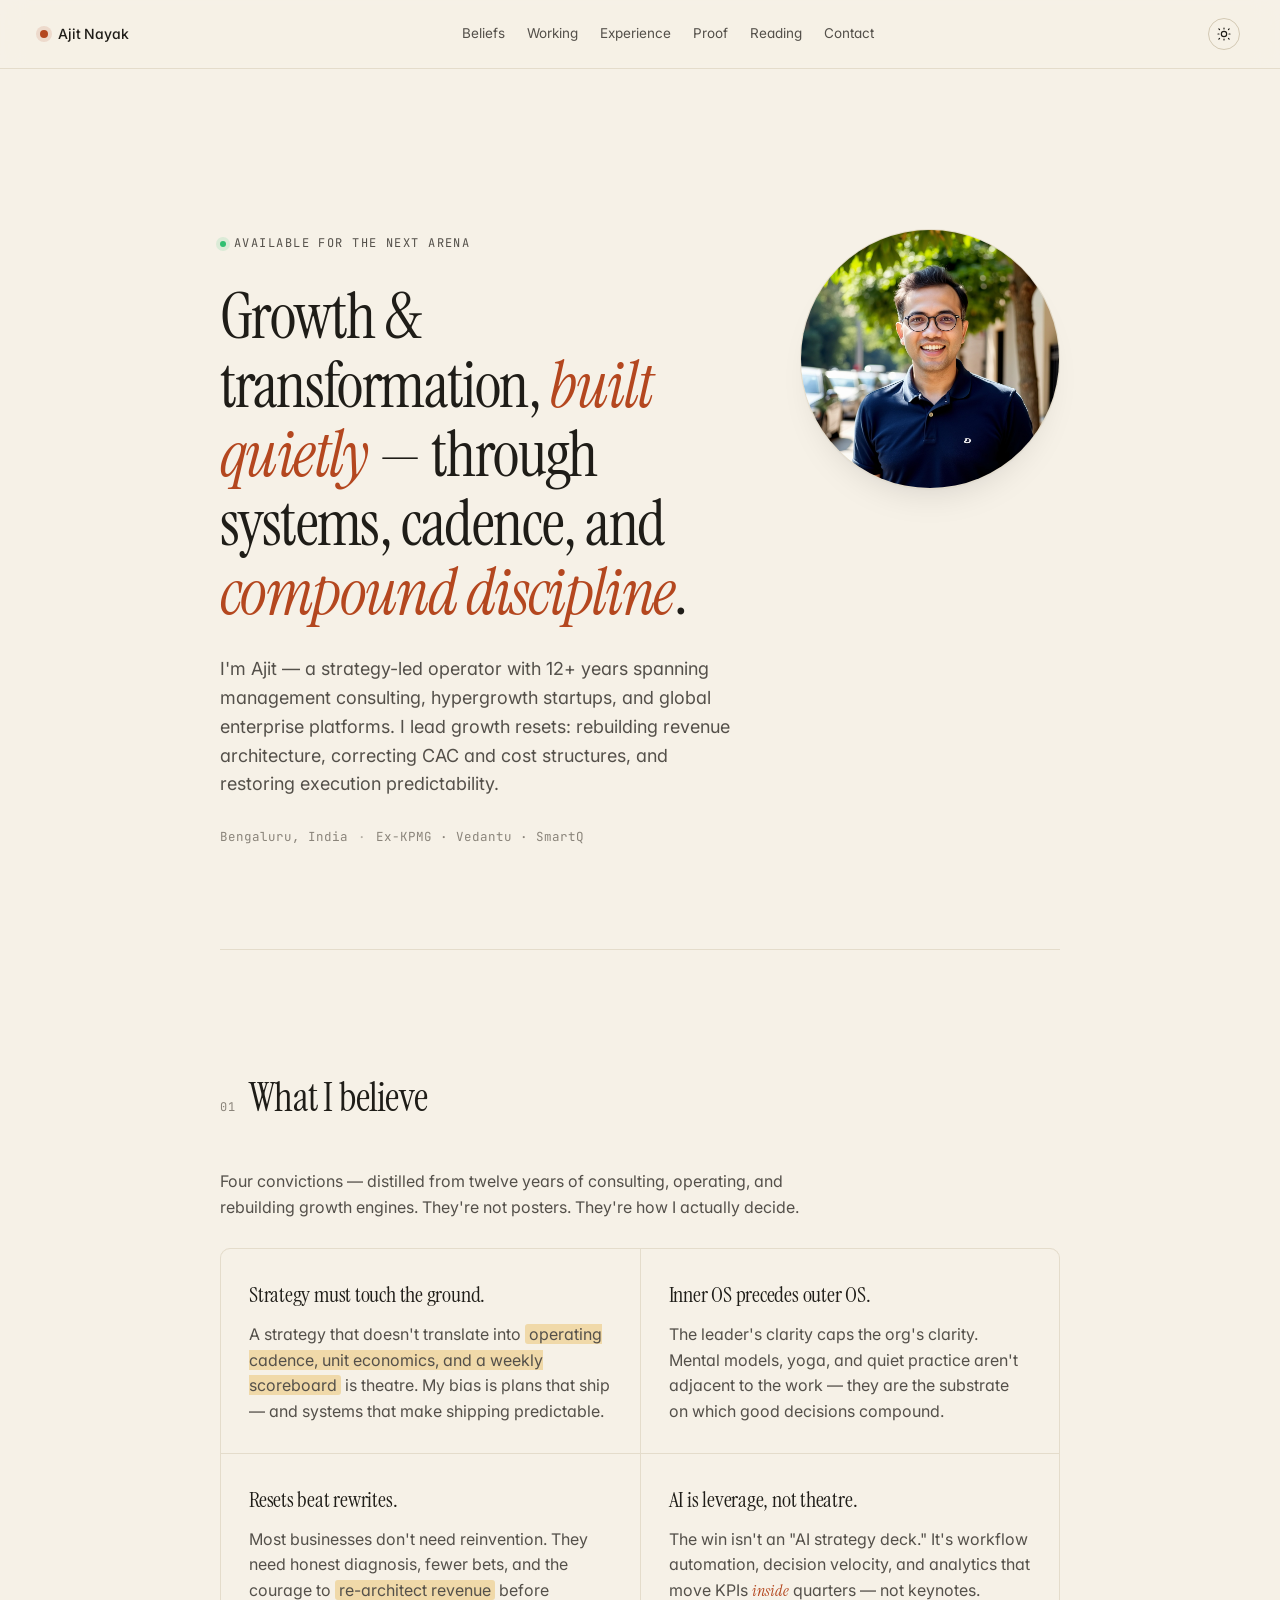
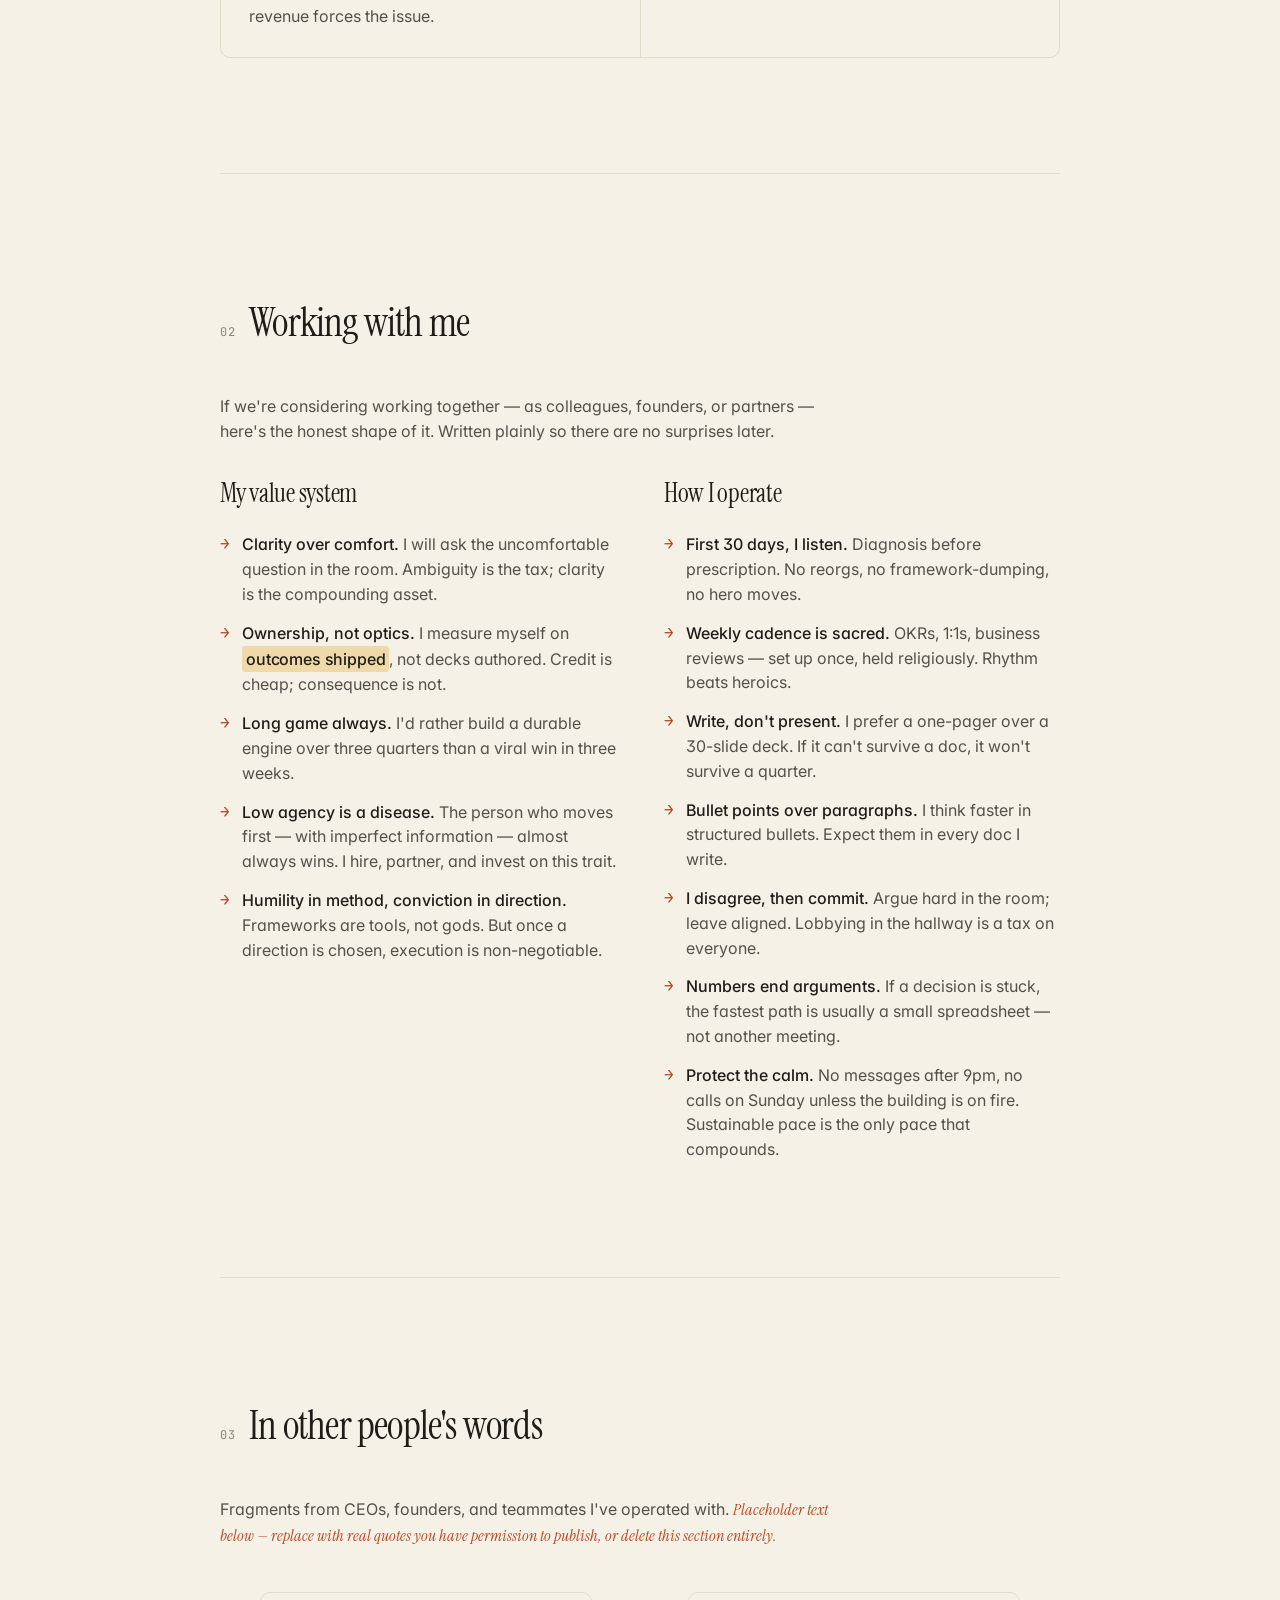
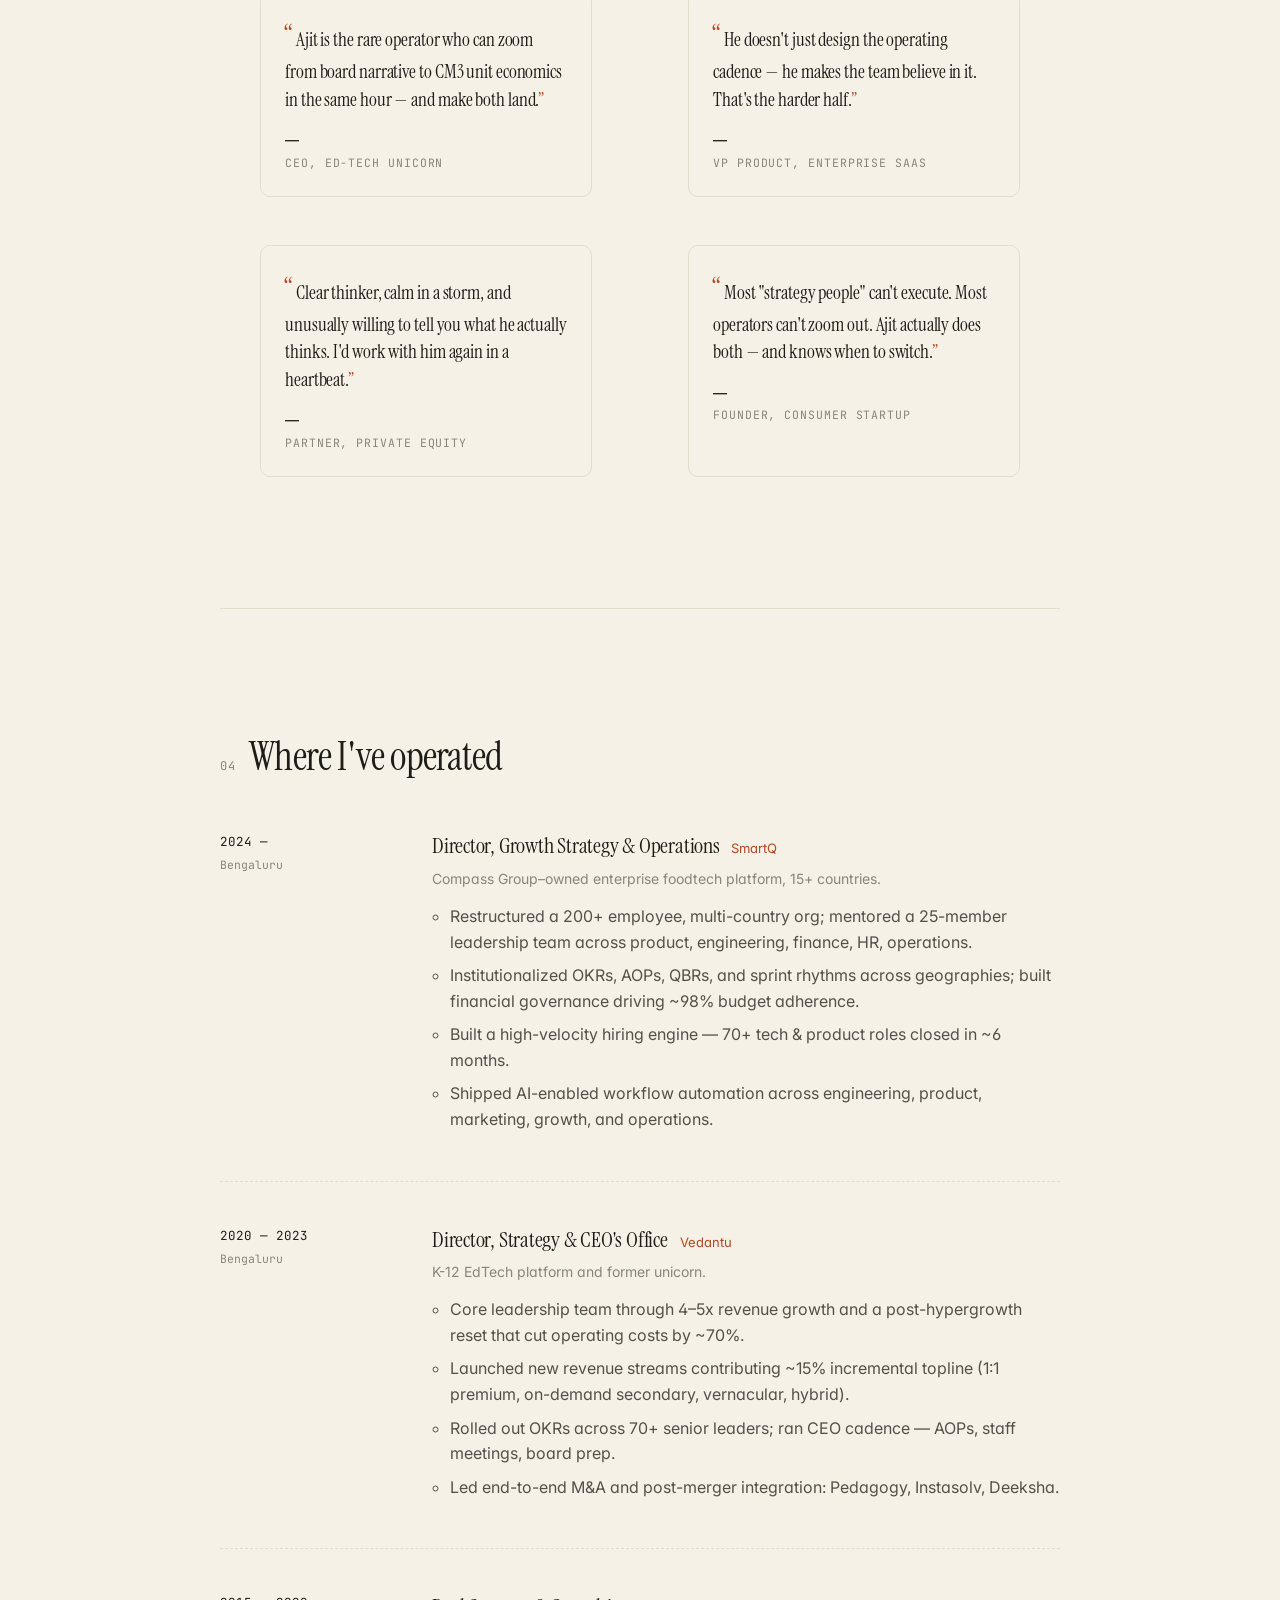
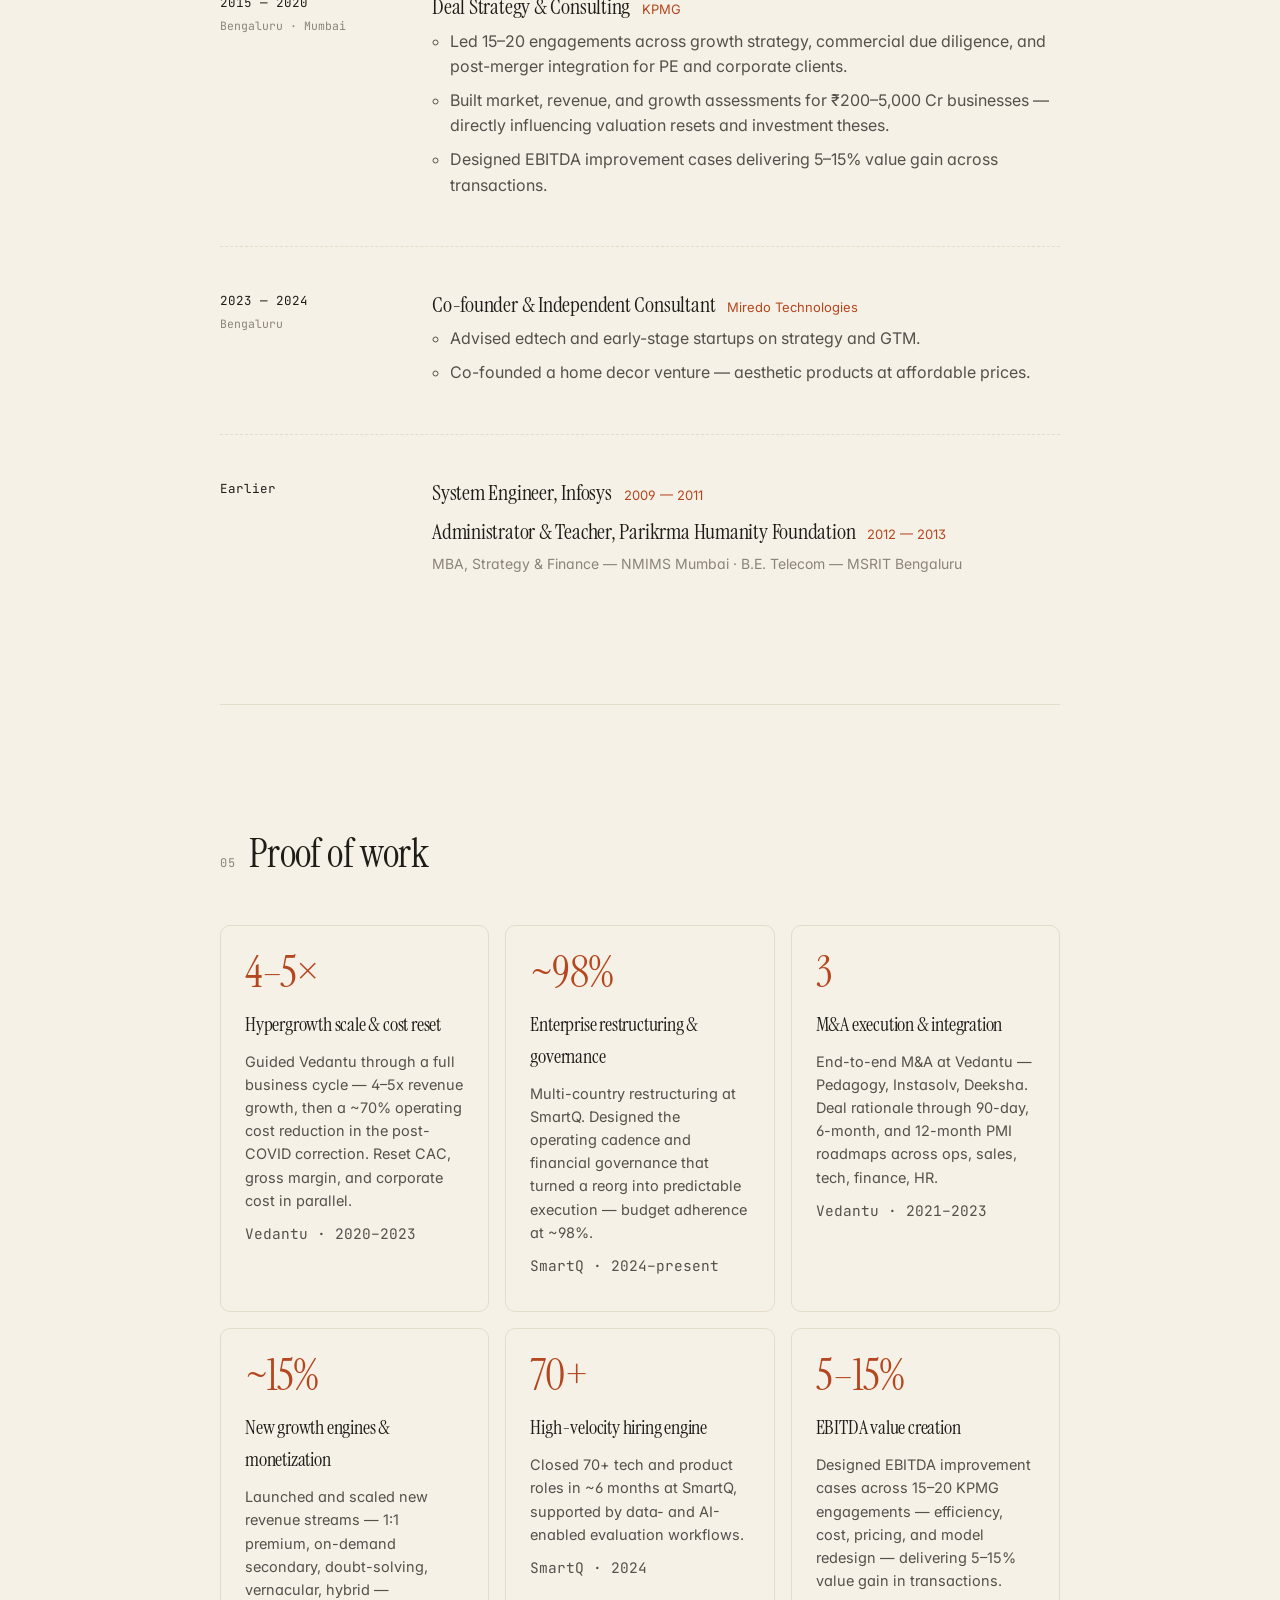
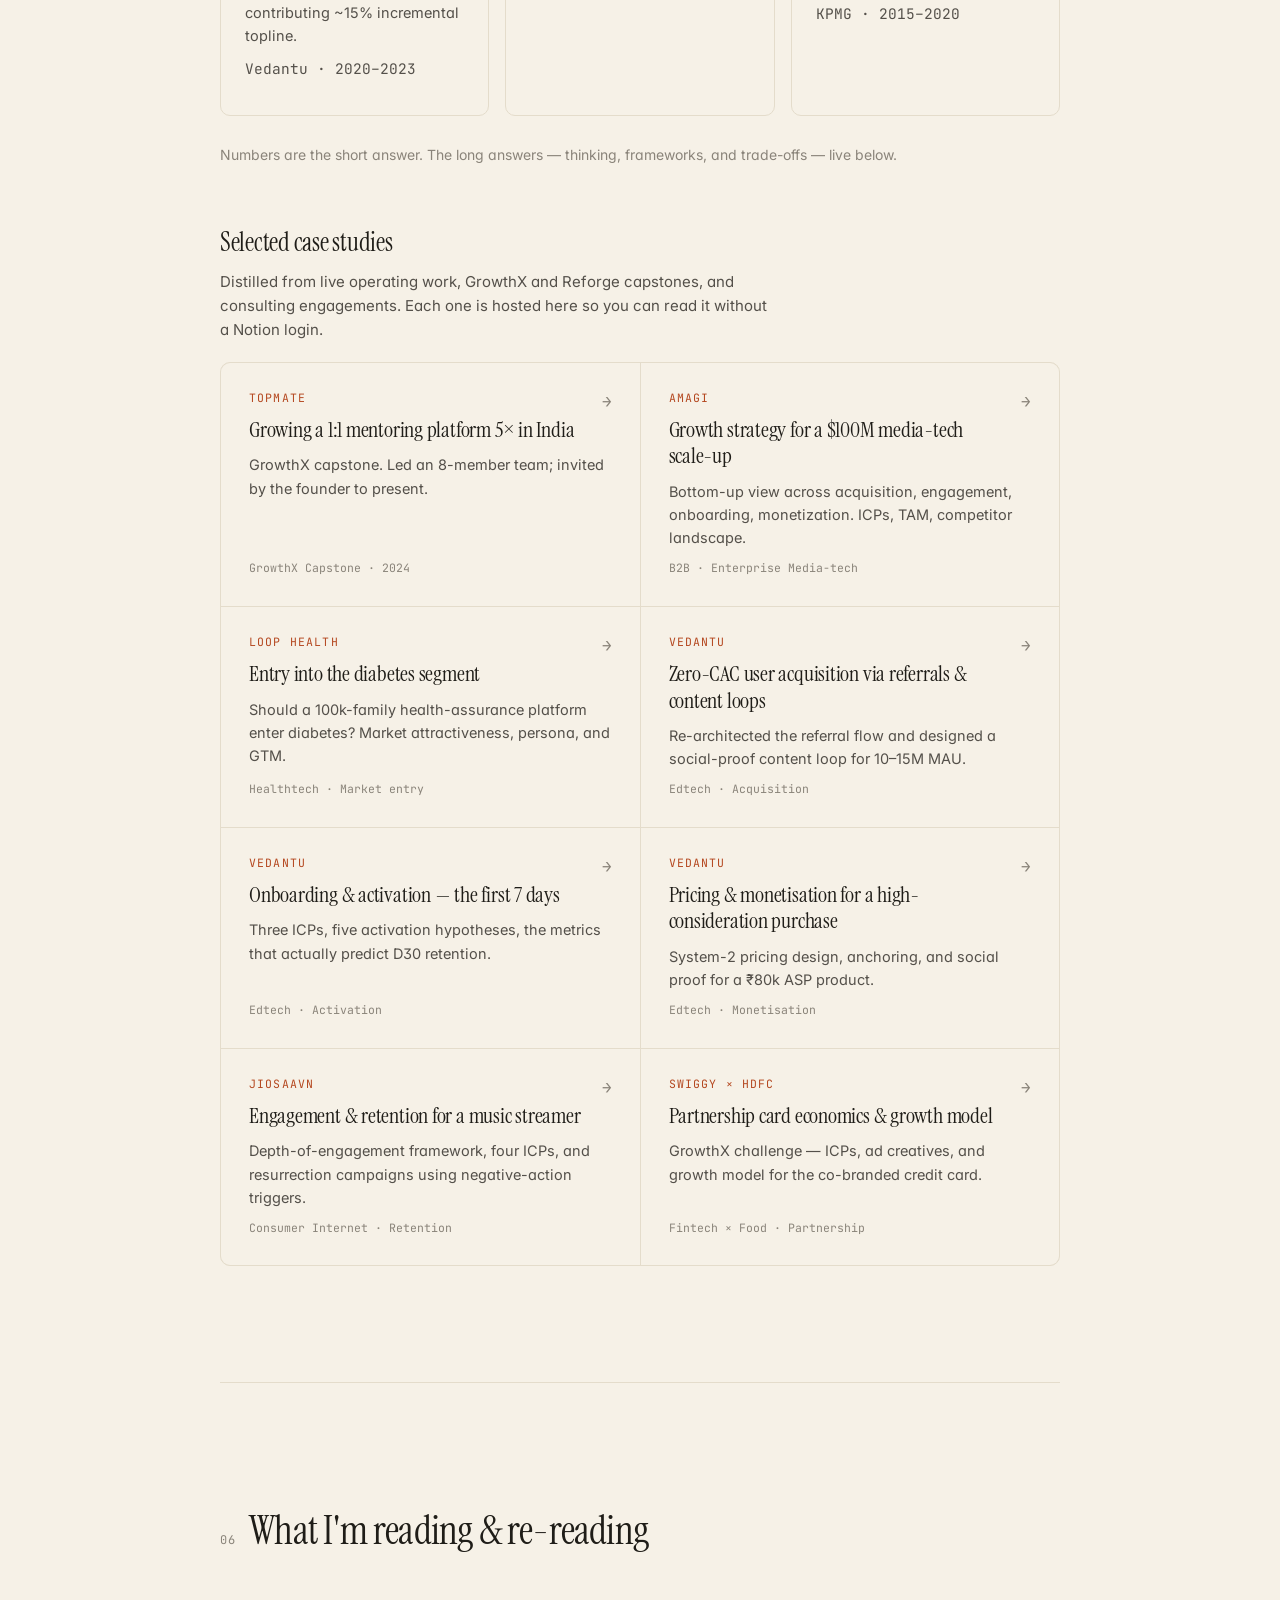
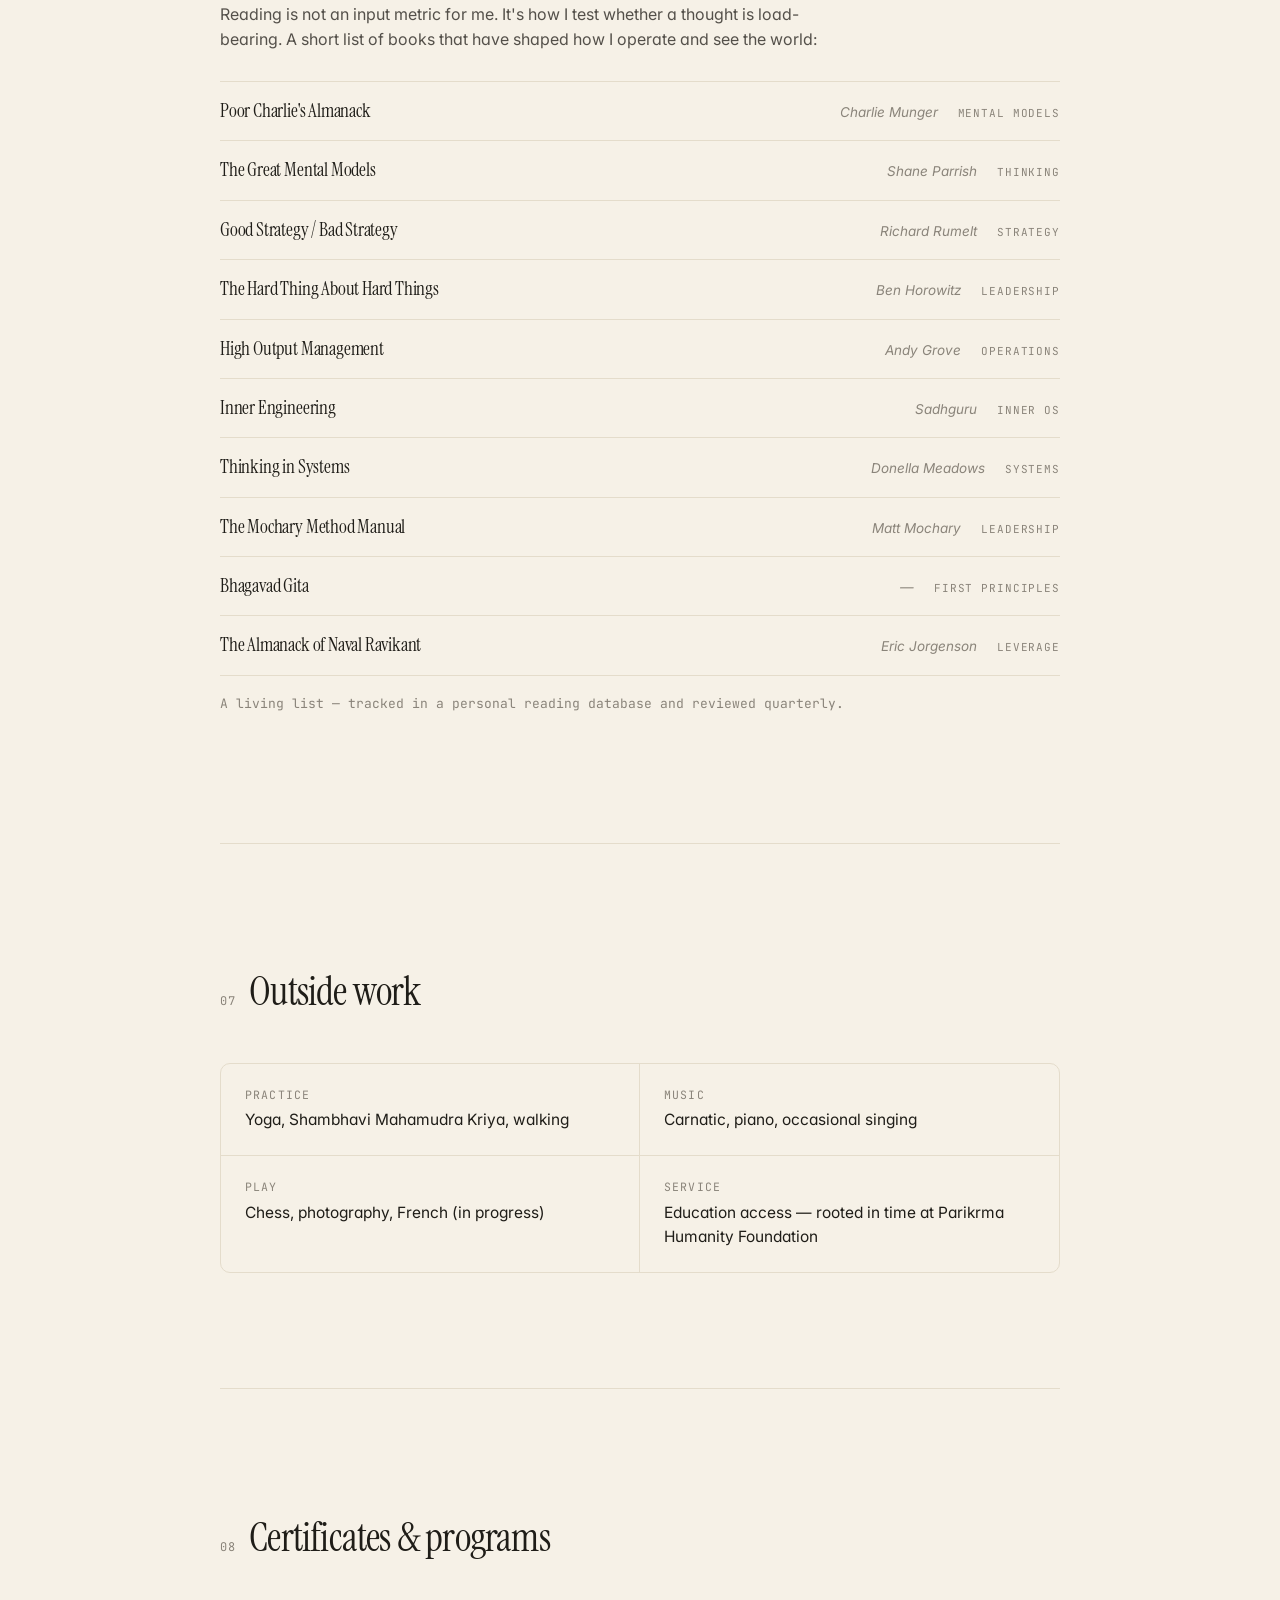
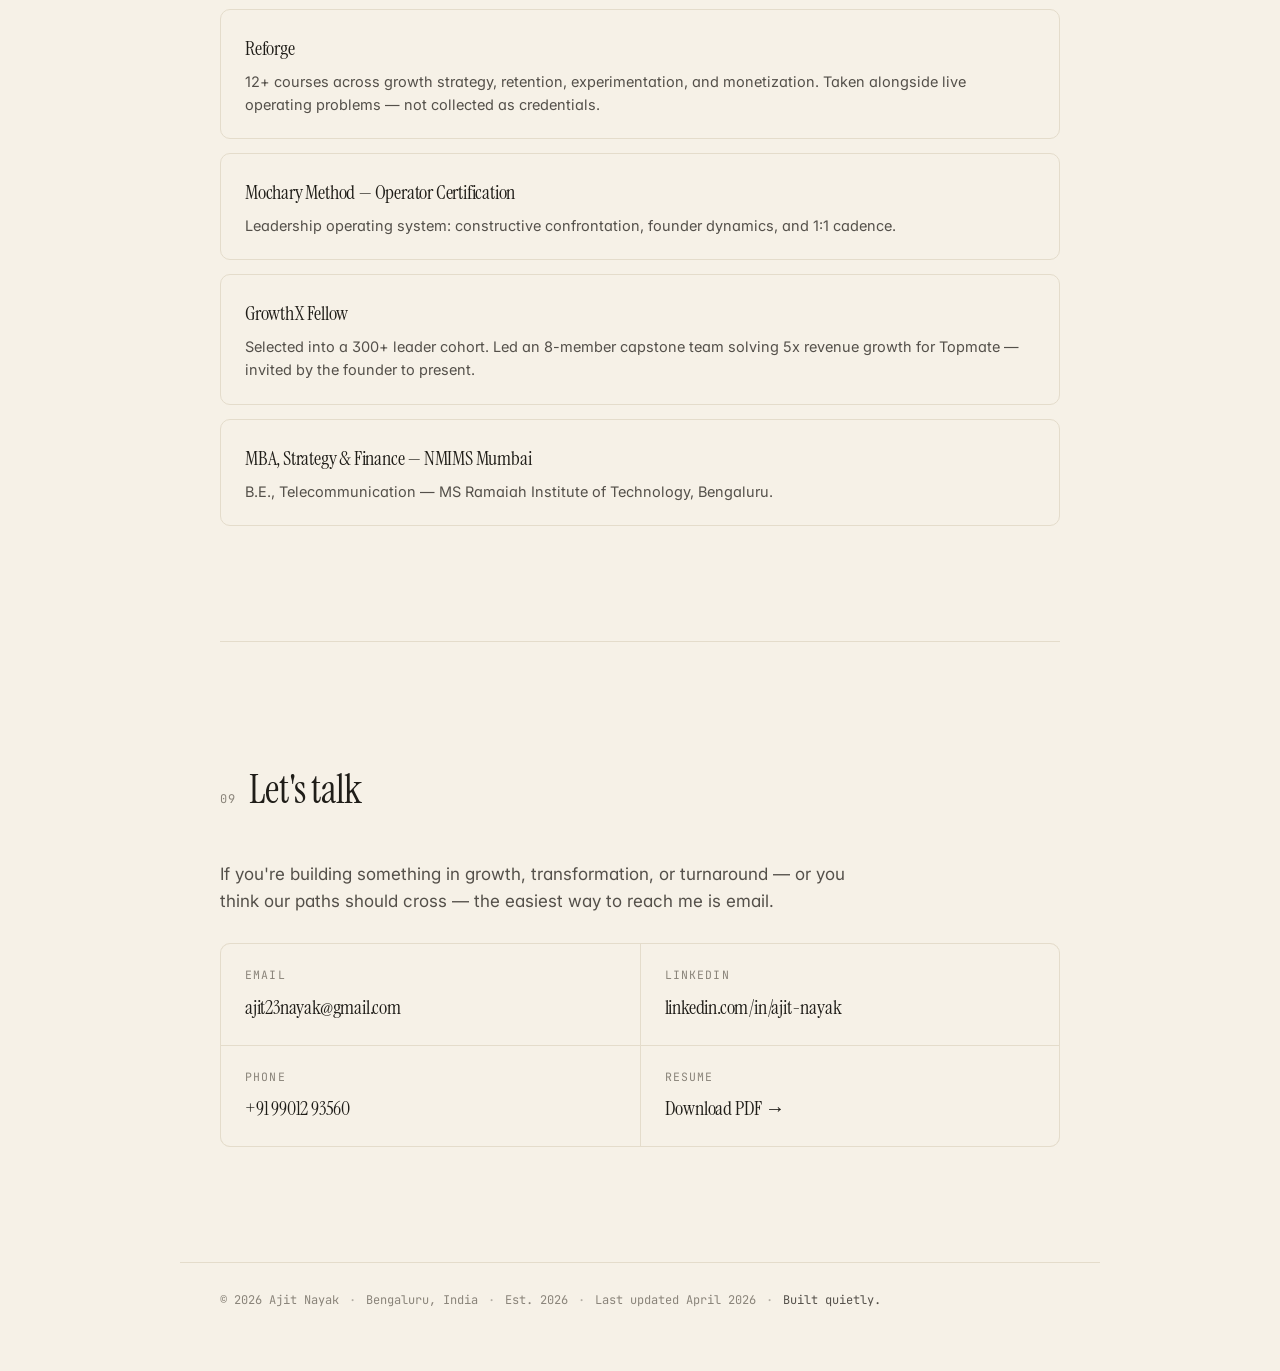
==== index.html @ 75bf8307 "Initial commit: personal site with 8 case studies" ====
<!doctype html>
<html lang="en">
<head>
<meta charset="utf-8" />
<meta name="viewport" content="width=device-width, initial-scale=1" />
<title>Ajit Nayak — Growth & Transformation Leader</title>
<meta name="description" content="Growth & Transformation Leader. Strategy-led operator. 12+ years across KPMG, Vedantu, and SmartQ. Based in Bengaluru." />
<meta name="author" content="Ajit Nayak" />

<meta property="og:type" content="website" />
<meta property="og:title" content="Ajit Nayak" />
<meta property="og:description" content="Growth & Transformation Leader. Strategy-led operator. AI-enabled execution." />
<meta name="twitter:card" content="summary_large_image" />

<link rel="preconnect" href="https://fonts.googleapis.com">
<link rel="preconnect" href="https://fonts.gstatic.com" crossorigin>
<link href="https://fonts.googleapis.com/css2?family=Inter:wght@300;400;500;600&family=Instrument+Serif:ital@0;1&family=JetBrains+Mono:wght@400;500&display=swap" rel="stylesheet">
<link rel="stylesheet" href="styles.css" />
</head>
<body>

<header class="nav">
  <a class="mark" href="#top" aria-label="Home">
    <span class="mark-dot"></span>
    <span class="mark-name">Ajit Nayak</span>
  </a>
  <nav class="nav-links" aria-label="Primary">
    <a href="#pov">Beliefs</a>
    <a href="#working">Working</a>
    <a href="#work">Experience</a>
    <a href="#proof">Proof</a>
    <a href="#reading">Reading</a>
    <a href="#contact">Contact</a>
  </nav>
  <button id="theme-toggle" class="theme-toggle" aria-label="Toggle theme">
    <svg class="icon-sun" viewBox="0 0 24 24" width="16" height="16" fill="none" stroke="currentColor" stroke-width="1.75" stroke-linecap="round"><circle cx="12" cy="12" r="4"/><path d="M12 3v1.5M12 19.5V21M4.22 4.22l1.06 1.06M18.72 18.72l1.06 1.06M3 12h1.5M19.5 12H21M4.22 19.78l1.06-1.06M18.72 5.28l1.06-1.06"/></svg>
    <svg class="icon-moon" viewBox="0 0 24 24" width="16" height="16" fill="none" stroke="currentColor" stroke-width="1.75" stroke-linecap="round" stroke-linejoin="round"><path d="M21 12.8A9 9 0 1 1 11.2 3a7 7 0 0 0 9.8 9.8Z"/></svg>
  </button>
</header>

<main id="top">

  <!-- HERO -->
  <section class="hero">
    <div class="hero-inner">
      <div class="hero-copy">
        <p class="eyebrow"><span class="dot"></span> Available for the next arena</p>
        <h1 class="display">
          Growth & transformation, <em>built quietly</em> — through systems, cadence, and <em>compound discipline</em>.
        </h1>
        <p class="lede">
          I'm Ajit — a strategy-led operator with 12+ years spanning management consulting, hypergrowth startups, and global enterprise platforms. I lead growth resets: rebuilding revenue architecture, correcting CAC and cost structures, and restoring execution predictability.
        </p>
        <div class="hero-meta">
          <span>Bengaluru, India</span>
          <span class="sep">·</span>
          <span>Ex-KPMG · Vedantu · SmartQ</span>
        </div>
      </div>
      <figure class="hero-photo">
        <img src="assets/headshot.jpg" alt="Ajit Nayak" loading="eager" decoding="async" onerror="this.closest('figure').style.display='none'" />
      </figure>
    </div>
  </section>

  <!-- POV -->
  <section id="pov" class="section">
    <div class="section-head">
      <span class="section-num">01</span>
      <h2 class="section-title">What I believe</h2>
    </div>

    <p class="section-lede">Four convictions — distilled from twelve years of consulting, operating, and rebuilding growth engines. They're not posters. They're how I actually decide.</p>

    <div class="pov-grid">
      <article class="pov-card">
        <h3>Strategy must touch the ground.</h3>
        <p>A strategy that doesn't translate into <span class="hl">operating cadence, unit economics, and a weekly scoreboard</span> is theatre. My bias is plans that ship — and systems that make shipping predictable.</p>
      </article>
      <article class="pov-card">
        <h3>Inner OS precedes outer OS.</h3>
        <p>The leader's clarity caps the org's clarity. Mental models, yoga, and quiet practice aren't adjacent to the work — they are the substrate on which good decisions compound.</p>
      </article>
      <article class="pov-card">
        <h3>Resets beat rewrites.</h3>
        <p>Most businesses don't need reinvention. They need honest diagnosis, fewer bets, and the courage to <span class="hl">re-architect revenue</span> before revenue forces the issue.</p>
      </article>
      <article class="pov-card">
        <h3>AI is leverage, not theatre.</h3>
        <p>The win isn't an "AI strategy deck." It's workflow automation, decision velocity, and analytics that move KPIs <em>inside</em> quarters — not keynotes.</p>
      </article>
    </div>
  </section>

  <!-- WORKING WITH ME -->
  <section id="working" class="section">
    <div class="section-head">
      <span class="section-num">02</span>
      <h2 class="section-title">Working with me</h2>
    </div>

    <p class="section-lede">If we're considering working together — as colleagues, founders, or partners — here's the honest shape of it. Written plainly so there are no surprises later.</p>

    <div class="wwm">
      <div class="wwm-block">
        <h3>My value system</h3>
        <ul>
          <li><strong>Clarity over comfort.</strong> I will ask the uncomfortable question in the room. Ambiguity is the tax; clarity is the compounding asset.</li>
          <li><strong>Ownership, not optics.</strong> I measure myself on <span class="mark">outcomes shipped</span>, not decks authored. Credit is cheap; consequence is not.</li>
          <li><strong>Long game always.</strong> I'd rather build a durable engine over three quarters than a viral win in three weeks.</li>
          <li><strong>Low agency is a disease.</strong> The person who moves first — with imperfect information — almost always wins. I hire, partner, and invest on this trait.</li>
          <li><strong>Humility in method, conviction in direction.</strong> Frameworks are tools, not gods. But once a direction is chosen, execution is non-negotiable.</li>
        </ul>
      </div>

      <div class="wwm-block">
        <h3>How I operate</h3>
        <ul>
          <li><strong>First 30 days, I listen.</strong> Diagnosis before prescription. No reorgs, no framework-dumping, no hero moves.</li>
          <li><strong>Weekly cadence is sacred.</strong> OKRs, 1:1s, business reviews — set up once, held religiously. Rhythm beats heroics.</li>
          <li><strong>Write, don't present.</strong> I prefer a one-pager over a 30-slide deck. If it can't survive a doc, it won't survive a quarter.</li>
          <li><strong>Bullet points over paragraphs.</strong> I think faster in structured bullets. Expect them in every doc I write.</li>
          <li><strong>I disagree, then commit.</strong> Argue hard in the room; leave aligned. Lobbying in the hallway is a tax on everyone.</li>
          <li><strong>Numbers end arguments.</strong> If a decision is stuck, the fastest path is usually a small spreadsheet — not another meeting.</li>
          <li><strong>Protect the calm.</strong> No messages after 9pm, no calls on Sunday unless the building is on fire. Sustainable pace is the only pace that compounds.</li>
        </ul>
      </div>
    </div>
  </section>

  <!-- TESTIMONIALS -->
  <section id="words" class="section">
    <div class="section-head">
      <span class="section-num">03</span>
      <h2 class="section-title">In other people's words</h2>
    </div>

    <p class="section-lede">Fragments from CEOs, founders, and teammates I've operated with. <em>Placeholder text below — replace with real quotes you have permission to publish, or delete this section entirely.</em></p>

    <div class="tstm-grid">
      <figure class="tstm">
        <blockquote>Ajit is the rare operator who can zoom from board narrative to CM3 unit economics in the same hour — and make both land.</blockquote>
        <figcaption class="who">
          <span class="who-name">—</span>
          <span class="who-role">CEO, Ed-tech Unicorn</span>
        </figcaption>
      </figure>
      <figure class="tstm">
        <blockquote>He doesn't just design the operating cadence — he makes the team believe in it. That's the harder half.</blockquote>
        <figcaption class="who">
          <span class="who-name">—</span>
          <span class="who-role">VP Product, Enterprise SaaS</span>
        </figcaption>
      </figure>
      <figure class="tstm">
        <blockquote>Clear thinker, calm in a storm, and unusually willing to tell you what he actually thinks. I'd work with him again in a heartbeat.</blockquote>
        <figcaption class="who">
          <span class="who-name">—</span>
          <span class="who-role">Partner, Private Equity</span>
        </figcaption>
      </figure>
      <figure class="tstm">
        <blockquote>Most "strategy people" can't execute. Most operators can't zoom out. Ajit actually does both — and knows when to switch.</blockquote>
        <figcaption class="who">
          <span class="who-name">—</span>
          <span class="who-role">Founder, Consumer Startup</span>
        </figcaption>
      </figure>
    </div>
  </section>

  <!-- EXPERIENCE -->
  <section id="work" class="section">
    <div class="section-head">
      <span class="section-num">04</span>
      <h2 class="section-title">Where I've operated</h2>
    </div>

    <ol class="timeline">
      <li>
        <div class="t-when"><span class="year">2024 —</span><span class="city">Bengaluru</span></div>
        <div class="t-what">
          <h3>Director, Growth Strategy & Operations <span class="co">SmartQ</span></h3>
          <p class="t-sub">Compass Group–owned enterprise foodtech platform, 15+ countries.</p>
          <ul>
            <li>Restructured a 200+ employee, multi-country org; mentored a 25-member leadership team across product, engineering, finance, HR, operations.</li>
            <li>Institutionalized OKRs, AOPs, QBRs, and sprint rhythms across geographies; built financial governance driving ~98% budget adherence.</li>
            <li>Built a high-velocity hiring engine — 70+ tech & product roles closed in ~6 months.</li>
            <li>Shipped AI-enabled workflow automation across engineering, product, marketing, growth, and operations.</li>
          </ul>
        </div>
      </li>
      <li>
        <div class="t-when"><span class="year">2020 — 2023</span><span class="city">Bengaluru</span></div>
        <div class="t-what">
          <h3>Director, Strategy & CEO's Office <span class="co">Vedantu</span></h3>
          <p class="t-sub">K-12 EdTech platform and former unicorn.</p>
          <ul>
            <li>Core leadership team through 4–5x revenue growth and a post-hypergrowth reset that cut operating costs by ~70%.</li>
            <li>Launched new revenue streams contributing ~15% incremental topline (1:1 premium, on-demand secondary, vernacular, hybrid).</li>
            <li>Rolled out OKRs across 70+ senior leaders; ran CEO cadence — AOPs, staff meetings, board prep.</li>
            <li>Led end-to-end M&A and post-merger integration: Pedagogy, Instasolv, Deeksha.</li>
          </ul>
        </div>
      </li>
      <li>
        <div class="t-when"><span class="year">2015 — 2020</span><span class="city">Bengaluru · Mumbai</span></div>
        <div class="t-what">
          <h3>Deal Strategy & Consulting <span class="co">KPMG</span></h3>
          <ul>
            <li>Led 15–20 engagements across growth strategy, commercial due diligence, and post-merger integration for PE and corporate clients.</li>
            <li>Built market, revenue, and growth assessments for ₹200–5,000 Cr businesses — directly influencing valuation resets and investment theses.</li>
            <li>Designed EBITDA improvement cases delivering 5–15% value gain across transactions.</li>
          </ul>
        </div>
      </li>
      <li>
        <div class="t-when"><span class="year">2023 — 2024</span><span class="city">Bengaluru</span></div>
        <div class="t-what">
          <h3>Co-founder & Independent Consultant <span class="co">Miredo Technologies</span></h3>
          <ul>
            <li>Advised edtech and early-stage startups on strategy and GTM.</li>
            <li>Co-founded a home decor venture — aesthetic products at affordable prices.</li>
          </ul>
        </div>
      </li>
      <li>
        <div class="t-when"><span class="year">Earlier</span><span class="city"></span></div>
        <div class="t-what">
          <h3>System Engineer, Infosys <span class="co">2009 — 2011</span></h3>
          <h3>Administrator & Teacher, Parikrma Humanity Foundation <span class="co">2012 — 2013</span></h3>
          <p class="t-sub">MBA, Strategy & Finance — NMIMS Mumbai · B.E. Telecom — MSRIT Bengaluru</p>
        </div>
      </li>
    </ol>
  </section>

  <!-- PROOF OF WORK -->
  <section id="proof" class="section">
    <div class="section-head">
      <span class="section-num">05</span>
      <h2 class="section-title">Proof of work</h2>
    </div>

    <div class="proof-grid">
      <article class="proof-card">
        <div class="proof-stat">4–5×</div>
        <h3>Hypergrowth scale & cost reset</h3>
        <p>Guided Vedantu through a full business cycle — 4–5x revenue growth, then a ~70% operating cost reduction in the post-COVID correction. Reset CAC, gross margin, and corporate cost in parallel.</p>
        <p class="proof-tag">Vedantu · 2020–2023</p>
      </article>

      <article class="proof-card">
        <div class="proof-stat">~98%</div>
        <h3>Enterprise restructuring & governance</h3>
        <p>Multi-country restructuring at SmartQ. Designed the operating cadence and financial governance that turned a reorg into predictable execution — budget adherence at ~98%.</p>
        <p class="proof-tag">SmartQ · 2024–present</p>
      </article>

      <article class="proof-card">
        <div class="proof-stat">3</div>
        <h3>M&A execution & integration</h3>
        <p>End-to-end M&A at Vedantu — Pedagogy, Instasolv, Deeksha. Deal rationale through 90-day, 6-month, and 12-month PMI roadmaps across ops, sales, tech, finance, HR.</p>
        <p class="proof-tag">Vedantu · 2021–2023</p>
      </article>

      <article class="proof-card">
        <div class="proof-stat">~15%</div>
        <h3>New growth engines & monetization</h3>
        <p>Launched and scaled new revenue streams — 1:1 premium, on-demand secondary, doubt-solving, vernacular, hybrid — contributing ~15% incremental topline.</p>
        <p class="proof-tag">Vedantu · 2020–2023</p>
      </article>

      <article class="proof-card">
        <div class="proof-stat">70+</div>
        <h3>High-velocity hiring engine</h3>
        <p>Closed 70+ tech and product roles in ~6 months at SmartQ, supported by data- and AI-enabled evaluation workflows.</p>
        <p class="proof-tag">SmartQ · 2024</p>
      </article>

      <article class="proof-card">
        <div class="proof-stat">5–15%</div>
        <h3>EBITDA value creation</h3>
        <p>Designed EBITDA improvement cases across 15–20 KPMG engagements — efficiency, cost, pricing, and model redesign — delivering 5–15% value gain in transactions.</p>
        <p class="proof-tag">KPMG · 2015–2020</p>
      </article>
    </div>

    <p class="proof-note">Numbers are the short answer. The long answers — thinking, frameworks, and trade-offs — live below.</p>

    <div class="cs-head">
      <h3 class="cs-title">Selected case studies</h3>
      <p class="cs-sub">Distilled from live operating work, GrowthX and Reforge capstones, and consulting engagements. Each one is hosted here so you can read it without a Notion login.</p>
    </div>

    <div class="cs-grid">
      <a class="cs-card" href="case-studies/topmate.html">
        <span class="cs-co">Topmate</span>
        <h4>Growing a 1:1 mentoring platform 5× in India</h4>
        <p>GrowthX capstone. Led an 8-member team; invited by the founder to present.</p>
        <span class="cs-meta">GrowthX Capstone · 2024</span>
      </a>

      <a class="cs-card" href="case-studies/amagi.html">
        <span class="cs-co">Amagi</span>
        <h4>Growth strategy for a $100M media-tech scale-up</h4>
        <p>Bottom-up view across acquisition, engagement, onboarding, monetization. ICPs, TAM, competitor landscape.</p>
        <span class="cs-meta">B2B · Enterprise Media-tech</span>
      </a>

      <a class="cs-card" href="case-studies/loop-health.html">
        <span class="cs-co">Loop Health</span>
        <h4>Entry into the diabetes segment</h4>
        <p>Should a 100k-family health-assurance platform enter diabetes? Market attractiveness, persona, and GTM.</p>
        <span class="cs-meta">Healthtech · Market entry</span>
      </a>

      <a class="cs-card" href="case-studies/vedantu-acquisition.html">
        <span class="cs-co">Vedantu</span>
        <h4>Zero-CAC user acquisition via referrals & content loops</h4>
        <p>Re-architected the referral flow and designed a social-proof content loop for 10–15M MAU.</p>
        <span class="cs-meta">Edtech · Acquisition</span>
      </a>

      <a class="cs-card" href="case-studies/vedantu-onboarding.html">
        <span class="cs-co">Vedantu</span>
        <h4>Onboarding & activation — the first 7 days</h4>
        <p>Three ICPs, five activation hypotheses, the metrics that actually predict D30 retention.</p>
        <span class="cs-meta">Edtech · Activation</span>
      </a>

      <a class="cs-card" href="case-studies/vedantu-monetisation.html">
        <span class="cs-co">Vedantu</span>
        <h4>Pricing & monetisation for a high-consideration purchase</h4>
        <p>System-2 pricing design, anchoring, and social proof for a ₹80k ASP product.</p>
        <span class="cs-meta">Edtech · Monetisation</span>
      </a>

      <a class="cs-card" href="case-studies/jiosaavn.html">
        <span class="cs-co">JioSaavn</span>
        <h4>Engagement & retention for a music streamer</h4>
        <p>Depth-of-engagement framework, four ICPs, and resurrection campaigns using negative-action triggers.</p>
        <span class="cs-meta">Consumer Internet · Retention</span>
      </a>

      <a class="cs-card" href="case-studies/swiggy-hdfc.html">
        <span class="cs-co">Swiggy × HDFC</span>
        <h4>Partnership card economics &amp; growth model</h4>
        <p>GrowthX challenge — ICPs, ad creatives, and growth model for the co-branded credit card.</p>
        <span class="cs-meta">Fintech × Food · Partnership</span>
      </a>
    </div>
  </section>

  <!-- READING / BOOKS -->
  <section id="reading" class="section">
    <div class="section-head">
      <span class="section-num">06</span>
      <h2 class="section-title">What I'm reading &amp; re-reading</h2>
    </div>

    <p class="section-lede">Reading is not an input metric for me. It's how I test whether a thought is load-bearing. A short list of books that have shaped how I operate and see the world:</p>

    <ul class="books">
      <li><span class="b-title">Poor Charlie's Almanack</span> <span class="b-author">Charlie Munger</span> <span class="b-tag">mental models</span></li>
      <li><span class="b-title">The Great Mental Models</span> <span class="b-author">Shane Parrish</span> <span class="b-tag">thinking</span></li>
      <li><span class="b-title">Good Strategy / Bad Strategy</span> <span class="b-author">Richard Rumelt</span> <span class="b-tag">strategy</span></li>
      <li><span class="b-title">The Hard Thing About Hard Things</span> <span class="b-author">Ben Horowitz</span> <span class="b-tag">leadership</span></li>
      <li><span class="b-title">High Output Management</span> <span class="b-author">Andy Grove</span> <span class="b-tag">operations</span></li>
      <li><span class="b-title">Inner Engineering</span> <span class="b-author">Sadhguru</span> <span class="b-tag">inner OS</span></li>
      <li><span class="b-title">Thinking in Systems</span> <span class="b-author">Donella Meadows</span> <span class="b-tag">systems</span></li>
      <li><span class="b-title">The Mochary Method Manual</span> <span class="b-author">Matt Mochary</span> <span class="b-tag">leadership</span></li>
      <li><span class="b-title">Bhagavad Gita</span> <span class="b-author">—</span> <span class="b-tag">first principles</span></li>
      <li><span class="b-title">The Almanack of Naval Ravikant</span> <span class="b-author">Eric Jorgenson</span> <span class="b-tag">leverage</span></li>
    </ul>
    <p class="muted-note">A living list — tracked in a personal reading database and reviewed quarterly.</p>
  </section>

  <!-- INTERESTS -->
  <section id="interests" class="section">
    <div class="section-head">
      <span class="section-num">07</span>
      <h2 class="section-title">Outside work</h2>
    </div>

    <div class="interests">
      <div><span class="i-k">Practice</span><span class="i-v">Yoga, Shambhavi Mahamudra Kriya, walking</span></div>
      <div><span class="i-k">Music</span><span class="i-v">Carnatic, piano, occasional singing</span></div>
      <div><span class="i-k">Play</span><span class="i-v">Chess, photography, French (in progress)</span></div>
      <div><span class="i-k">Service</span><span class="i-v">Education access — rooted in time at Parikrma Humanity Foundation</span></div>
    </div>
  </section>

  <!-- CERTIFICATES -->
  <section id="certificates" class="section">
    <div class="section-head">
      <span class="section-num">08</span>
      <h2 class="section-title">Certificates &amp; programs</h2>
    </div>

    <ul class="certs">
      <li>
        <h3>Reforge</h3>
        <p>12+ courses across growth strategy, retention, experimentation, and monetization. Taken alongside live operating problems — not collected as credentials.</p>
      </li>
      <li>
        <h3>Mochary Method — Operator Certification</h3>
        <p>Leadership operating system: constructive confrontation, founder dynamics, and 1:1 cadence.</p>
      </li>
      <li>
        <h3>GrowthX Fellow</h3>
        <p>Selected into a 300+ leader cohort. Led an 8-member capstone team solving 5x revenue growth for Topmate — invited by the founder to present.</p>
      </li>
      <li>
        <h3>MBA, Strategy &amp; Finance — NMIMS Mumbai</h3>
        <p>B.E., Telecommunication — MS Ramaiah Institute of Technology, Bengaluru.</p>
      </li>
    </ul>
  </section>

  <!-- CONTACT -->
  <section id="contact" class="section contact">
    <div class="section-head">
      <span class="section-num">09</span>
      <h2 class="section-title">Let's talk</h2>
    </div>

    <p class="contact-lede">
      If you're building something in growth, transformation, or turnaround — or you think our paths should cross — the easiest way to reach me is email.
    </p>

    <div class="contact-grid">
      <a class="c-card" href="mailto:ajit23nayak@gmail.com">
        <span class="c-k">Email</span>
        <span class="c-v">ajit23nayak@gmail.com</span>
      </a>
      <a class="c-card" href="https://www.linkedin.com/in/ajit-nayak" target="_blank" rel="noopener">
        <span class="c-k">LinkedIn</span>
        <span class="c-v">linkedin.com/in/ajit-nayak</span>
      </a>
      <a class="c-card" href="tel:+919901293560">
        <span class="c-k">Phone</span>
        <span class="c-v">+91 99012 93560</span>
      </a>
      <a class="c-card" href="assets/CV_AjitNayak.pdf" target="_blank" rel="noopener">
        <span class="c-k">Resume</span>
        <span class="c-v">Download PDF →</span>
      </a>
    </div>
  </section>
</main>

<footer class="footer">
  <span>© <span id="year"></span> Ajit Nayak</span>
  <span class="footer-sep">·</span>
  <span>Bengaluru, India</span>
  <span class="footer-sep">·</span>
  <span>Est. 2026</span>
  <span class="footer-sep">·</span>
  <span>Last updated April 2026</span>
  <span class="footer-sep">·</span>
  <span class="mono">Built quietly.</span>
</footer>

<script src="script.js"></script>
</body>
</html>
---- styles.css ----
/* ---------- Tokens ---------- */
:root {
  --bg: #f6f1e7;              /* warm cream, editorial */
  --bg-2: #efe8d9;
  --fg: #1f1d18;
  --fg-2: #54504a;
  --fg-3: #8a847a;
  --rule: #e4dccb;
  --rule-2: #d2c8b2;
  --accent: #b4471f;          /* terracotta */
  --accent-soft: #b4471f22;
  --highlight: #f0d9a9;       /* ochre highlight for inline marks */
  --radius: 10px;
  --maxw: 920px;
  --pad: clamp(20px, 4vw, 40px);

  --serif: "Instrument Serif", ui-serif, Georgia, "Times New Roman", serif;
  --sans:  "Inter", -apple-system, BlinkMacSystemFont, "Segoe UI", Helvetica, Arial, sans-serif;
  --mono:  "JetBrains Mono", ui-monospace, SFMono-Regular, Menlo, monospace;
}
[data-theme="dark"] {
  --bg: #14120f;
  --bg-2: #1c1a15;
  --fg: #ede7d9;
  --fg-2: #b3ac9c;
  --fg-3: #7a7368;
  --rule: #262320;
  --rule-2: #332f29;
  --accent: #e8794a;
  --accent-soft: #e8794a22;
  --highlight: #4a3a1f;
}

* { box-sizing: border-box; }
html, body { margin: 0; padding: 0; }
html { scroll-behavior: smooth; }
body {
  background: var(--bg);
  color: var(--fg);
  font-family: var(--sans);
  font-size: 16px;
  line-height: 1.6;
  -webkit-font-smoothing: antialiased;
  -moz-osx-font-smoothing: grayscale;
  font-feature-settings: "ss01", "cv11";
}

a { color: inherit; text-decoration: none; }
a:hover { color: var(--accent); }

em { font-style: italic; color: var(--accent); font-family: var(--serif); font-weight: 400; }

::selection { background: var(--accent-soft); color: var(--fg); }

/* ---------- Nav ---------- */
.nav {
  position: sticky; top: 0; z-index: 20;
  display: flex; align-items: center; justify-content: space-between;
  gap: 24px;
  padding: 18px var(--pad);
  backdrop-filter: saturate(1.4) blur(12px);
  -webkit-backdrop-filter: saturate(1.4) blur(12px);
  background: color-mix(in oklab, var(--bg) 82%, transparent);
  border-bottom: 1px solid var(--rule);
}
.mark { display: inline-flex; align-items: center; gap: 10px; font-weight: 500; letter-spacing: -0.01em; }
.mark-dot {
  width: 8px; height: 8px; border-radius: 999px;
  background: var(--accent);
  box-shadow: 0 0 0 4px var(--accent-soft);
}
.mark-name { font-size: 14px; }
.nav-links { display: flex; gap: 22px; font-size: 13.5px; color: var(--fg-2); }
.nav-links a:hover { color: var(--fg); }
.theme-toggle {
  border: 1px solid var(--rule-2); background: transparent; color: var(--fg);
  width: 32px; height: 32px; border-radius: 999px;
  display: inline-flex; align-items: center; justify-content: center;
  cursor: pointer; transition: border-color .2s, color .2s, transform .2s;
}
.theme-toggle:hover { color: var(--accent); border-color: var(--accent); }
.theme-toggle .icon-moon { display: none; }
[data-theme="dark"] .theme-toggle .icon-sun { display: none; }
[data-theme="dark"] .theme-toggle .icon-moon { display: block; }

@media (max-width: 620px) {
  .nav-links { display: none; }
}

/* ---------- Layout ---------- */
main { max-width: var(--maxw); margin: 0 auto; padding: 0 var(--pad); }
.section { padding: clamp(64px, 9vw, 120px) 0; border-top: 1px solid var(--rule); }

.section-head {
  display: flex; align-items: baseline; gap: 14px;
  margin-bottom: 40px;
}
.section-num {
  font-family: var(--mono); font-size: 12px; color: var(--fg-3); letter-spacing: 0.05em;
}
.section-title {
  font-family: var(--serif); font-weight: 400;
  font-size: clamp(28px, 4vw, 40px);
  letter-spacing: -0.02em;
  margin: 0;
}
.section-lede { color: var(--fg-2); max-width: 62ch; margin: 0 0 28px; }

/* ---------- Hero ---------- */
.hero { padding: clamp(80px, 14vw, 160px) 0 clamp(60px, 9vw, 100px); }
.hero-inner {
  display: grid;
  grid-template-columns: 1fr 260px;
  gap: 56px;
  align-items: start;
}
.hero-photo {
  margin: 0;
  width: 260px; height: 260px;
  border-radius: 999px;
  overflow: hidden;
  border: 1px solid var(--rule);
  box-shadow: 0 1px 2px rgba(0,0,0,0.04), 0 20px 40px -24px rgba(0,0,0,0.18);
  background: var(--bg-2);
  justify-self: end;
  position: sticky; top: 96px;
}
.hero-photo img { width: 100%; height: 100%; object-fit: cover; display: block; }
@media (max-width: 820px) {
  .hero-inner { grid-template-columns: 1fr; gap: 32px; }
  .hero-photo { order: -1; width: 140px; height: 140px; justify-self: start; position: static; }
}
.eyebrow {
  font-family: var(--mono); font-size: 12px; color: var(--fg-2);
  text-transform: uppercase; letter-spacing: 0.12em;
  display: inline-flex; align-items: center; gap: 8px;
  margin: 0 0 28px;
}
.eyebrow .dot { width: 6px; height: 6px; border-radius: 999px; background: #2fbf71; box-shadow: 0 0 0 4px #2fbf7122; }
.display {
  font-family: var(--serif); font-weight: 400;
  font-size: clamp(36px, 6.4vw, 64px);
  line-height: 1.08;
  letter-spacing: -0.025em;
  margin: 0 0 28px;
  max-width: 20ch;
}
.lede { font-size: clamp(16px, 1.6vw, 18px); color: var(--fg-2); max-width: 62ch; margin: 0 0 24px; }
.hero-meta { font-family: var(--mono); font-size: 12.5px; color: var(--fg-3); display: inline-flex; gap: 10px; flex-wrap: wrap; }
.hero-meta .sep { opacity: 0.6; }

/* ---------- POV ---------- */
.pov-grid { display: grid; grid-template-columns: repeat(2, 1fr); gap: 1px; background: var(--rule); border: 1px solid var(--rule); border-radius: var(--radius); overflow: hidden; }
.pov-card { background: var(--bg); padding: 28px; }
.pov-card h3 { font-family: var(--serif); font-weight: 400; font-size: 22px; letter-spacing: -0.01em; margin: 0 0 10px; }
.pov-card p { color: var(--fg-2); margin: 0; }
@media (max-width: 720px) { .pov-grid { grid-template-columns: 1fr; } }

/* ---------- Timeline ---------- */
.timeline { list-style: none; margin: 0; padding: 0; display: grid; gap: 40px; }
.timeline > li {
  display: grid; grid-template-columns: 180px 1fr; gap: 32px;
  padding-bottom: 40px; border-bottom: 1px dashed var(--rule);
}
.timeline > li:last-child { border-bottom: none; padding-bottom: 0; }
.t-when { display: flex; flex-direction: column; gap: 4px; padding-top: 4px; }
.t-when .year { font-family: var(--mono); font-size: 12.5px; color: var(--fg); }
.t-when .city { font-family: var(--mono); font-size: 11.5px; color: var(--fg-3); }
.t-what h3 { font-family: var(--serif); font-weight: 400; font-size: 22px; letter-spacing: -0.01em; margin: 0 0 4px; }
.t-what h3 .co { color: var(--accent); font-family: var(--sans); font-size: 13px; letter-spacing: 0; margin-left: 8px; }
.t-sub { color: var(--fg-3); margin: 0 0 14px; font-size: 14px; }
.t-what ul { margin: 0; padding-left: 18px; color: var(--fg-2); }
.t-what ul li { margin-bottom: 8px; }
@media (max-width: 720px) {
  .timeline > li { grid-template-columns: 1fr; gap: 10px; }
}

/* ---------- Proof ---------- */
.proof-grid { display: grid; grid-template-columns: repeat(3, 1fr); gap: 16px; }
.proof-card {
  border: 1px solid var(--rule);
  border-radius: var(--radius);
  padding: 24px;
  background: var(--bg);
  transition: border-color .2s, transform .2s;
}
.proof-card:hover { border-color: var(--accent); transform: translateY(-2px); }
.proof-stat {
  font-family: var(--serif); font-size: 44px; line-height: 1;
  letter-spacing: -0.02em; color: var(--accent);
  margin-bottom: 14px;
}
.proof-card h3 { font-family: var(--serif); font-weight: 400; font-size: 20px; margin: 0 0 10px; letter-spacing: -0.01em; }
.proof-card p { color: var(--fg-2); font-size: 14.5px; margin: 0 0 10px; }
.proof-tag { font-family: var(--mono); font-size: 11.5px; color: var(--fg-3); }
.proof-note { margin-top: 28px; color: var(--fg-3); font-size: 14px; }
.proof-note a { color: var(--accent); border-bottom: 1px solid var(--accent-soft); }
@media (max-width: 900px) { .proof-grid { grid-template-columns: repeat(2,1fr); } }
@media (max-width: 600px) { .proof-grid { grid-template-columns: 1fr; } }

/* ---------- Case studies ---------- */
.cs-head { margin: 56px 0 20px; }
.cs-title {
  font-family: var(--serif); font-weight: 400;
  font-size: 26px; letter-spacing: -0.01em;
  margin: 0 0 6px;
}
.cs-sub { color: var(--fg-2); max-width: 62ch; margin: 0; font-size: 15px; }
.cs-grid {
  display: grid;
  grid-template-columns: 1fr 1fr;
  gap: 1px;
  background: var(--rule);
  border: 1px solid var(--rule);
  border-radius: var(--radius);
  overflow: hidden;
}
.cs-card {
  background: var(--bg);
  padding: 26px 28px 28px;
  display: flex; flex-direction: column; gap: 10px;
  transition: background .2s;
  position: relative;
}
.cs-card:hover { background: var(--bg-2); color: inherit; }
.cs-card::after {
  content: "→";
  position: absolute; top: 26px; right: 28px;
  font-family: var(--mono); color: var(--fg-3);
  transition: color .2s, transform .2s;
}
.cs-card:hover::after { color: var(--accent); transform: translateX(4px); }
.cs-co {
  font-family: var(--mono); font-size: 11.5px;
  color: var(--accent); text-transform: uppercase; letter-spacing: 0.1em;
}
.cs-card h4 {
  font-family: var(--serif); font-weight: 400;
  font-size: 22px; letter-spacing: -0.01em;
  margin: 0; line-height: 1.2; padding-right: 30px;
}
.cs-card p { color: var(--fg-2); margin: 0; font-size: 14.5px; }
.cs-meta { font-family: var(--mono); font-size: 11.5px; color: var(--fg-3); margin-top: auto; }
@media (max-width: 720px) { .cs-grid { grid-template-columns: 1fr; } }

/* ---------- Books ---------- */
.books { list-style: none; margin: 0; padding: 0; border-top: 1px solid var(--rule); }
.books li {
  display: grid;
  grid-template-columns: 1fr auto auto;
  gap: 20px;
  align-items: baseline;
  padding: 14px 0;
  border-bottom: 1px solid var(--rule);
}
.b-title { font-family: var(--serif); font-size: 19px; letter-spacing: -0.01em; }
.b-author { color: var(--fg-3); font-size: 13.5px; font-style: italic; }
.b-tag { font-family: var(--mono); font-size: 11px; color: var(--fg-3); text-transform: uppercase; letter-spacing: 0.08em; }
.muted-note { color: var(--fg-3); font-size: 13px; margin-top: 18px; font-family: var(--mono); }
@media (max-width: 620px) {
  .books li { grid-template-columns: 1fr; gap: 2px; padding: 16px 0; }
}

/* ---------- Interests ---------- */
.interests {
  display: grid; grid-template-columns: repeat(2, 1fr); gap: 0;
  border: 1px solid var(--rule); border-radius: var(--radius); overflow: hidden;
}
.interests > div {
  padding: 22px 24px;
  border-right: 1px solid var(--rule);
  border-bottom: 1px solid var(--rule);
  display: flex; flex-direction: column; gap: 4px;
}
.interests > div:nth-child(2n) { border-right: none; }
.interests > div:nth-last-child(-n+2) { border-bottom: none; }
.i-k { font-family: var(--mono); font-size: 11.5px; color: var(--fg-3); text-transform: uppercase; letter-spacing: 0.1em; }
.i-v { color: var(--fg); font-size: 15.5px; }
@media (max-width: 620px) {
  .interests { grid-template-columns: 1fr; }
  .interests > div { border-right: none; }
  .interests > div:nth-last-child(-n+2) { border-bottom: 1px solid var(--rule); }
  .interests > div:last-child { border-bottom: none; }
}

/* ---------- Certificates ---------- */
.certs { list-style: none; margin: 0; padding: 0; display: grid; gap: 14px; }
.certs li {
  border: 1px solid var(--rule); border-radius: var(--radius);
  padding: 22px 24px;
}
.certs h3 { font-family: var(--serif); font-weight: 400; font-size: 20px; margin: 0 0 6px; letter-spacing: -0.01em; }
.certs p { margin: 0; color: var(--fg-2); font-size: 14.5px; }

/* ---------- Contact ---------- */
.contact-lede { color: var(--fg-2); max-width: 58ch; font-size: 17px; margin: 0 0 28px; }
.contact-grid {
  display: grid; grid-template-columns: repeat(2, 1fr); gap: 1px;
  background: var(--rule); border: 1px solid var(--rule); border-radius: var(--radius); overflow: hidden;
}
.c-card {
  background: var(--bg);
  padding: 22px 24px;
  display: flex; flex-direction: column; gap: 6px;
  transition: background .2s, color .2s;
}
.c-card:hover { background: var(--bg-2); color: var(--accent); }
.c-k { font-family: var(--mono); font-size: 11.5px; color: var(--fg-3); text-transform: uppercase; letter-spacing: 0.1em; }
.c-v { font-family: var(--serif); font-size: 20px; letter-spacing: -0.01em; }
@media (max-width: 620px) { .contact-grid { grid-template-columns: 1fr; } }

/* ---------- Footer ---------- */
.footer {
  max-width: var(--maxw); margin: 0 auto;
  padding: 28px var(--pad) 60px;
  border-top: 1px solid var(--rule);
  display: flex; flex-wrap: wrap; gap: 10px;
  font-family: var(--mono); font-size: 12px; color: var(--fg-3);
}
.footer .mono { color: var(--fg-2); }
.footer-sep { opacity: 0.6; }

/* ---------- Working with me ---------- */
.wwm { display: grid; grid-template-columns: 1fr 1fr; gap: 48px; }
.wwm-block h3 {
  font-family: var(--serif); font-weight: 400;
  font-size: 26px; letter-spacing: -0.01em;
  margin: 0 0 18px;
}
.wwm-block ul { list-style: none; padding: 0; margin: 0; display: grid; gap: 14px; }
.wwm-block ul li {
  position: relative;
  padding-left: 22px;
  color: var(--fg-2);
  line-height: 1.55;
}
.wwm-block ul li::before {
  content: "→";
  position: absolute; left: 0; top: 0;
  color: var(--accent);
  font-family: var(--mono);
}
.wwm-block ul li strong { color: var(--fg); font-weight: 500; }
.wwm-block ul li .mark { background: var(--highlight); padding: 1px 4px; border-radius: 3px; color: var(--fg); }
@media (max-width: 760px) { .wwm { grid-template-columns: 1fr; gap: 36px; } }

/* ---------- Testimonials ---------- */
.tstm-grid { display: grid; grid-template-columns: 1fr 1fr; gap: 16px; }
.tstm {
  border: 1px solid var(--rule);
  border-radius: var(--radius);
  padding: 24px;
  background: var(--bg);
}
.tstm blockquote {
  margin: 0 0 16px;
  font-family: var(--serif);
  font-size: 19px;
  line-height: 1.45;
  letter-spacing: -0.005em;
  color: var(--fg);
}
.tstm blockquote::before { content: "“"; color: var(--accent); font-size: 28px; margin-right: 2px; }
.tstm blockquote::after { content: "”"; color: var(--accent); }
.tstm .who { display: flex; flex-direction: column; gap: 2px; }
.tstm .who-name { font-size: 14px; font-weight: 500; }
.tstm .who-role { font-family: var(--mono); font-size: 11.5px; color: var(--fg-3); text-transform: uppercase; letter-spacing: 0.08em; }
@media (max-width: 720px) { .tstm-grid { grid-template-columns: 1fr; } }

/* Inline ochre mark for pull-quotes in body copy */
.hl { background: var(--highlight); padding: 0 4px; border-radius: 3px; }

/* ---------- Case study page layout ---------- */
.cs-page { max-width: 760px; margin: 0 auto; padding: 0 var(--pad); }
.cs-back {
  display: inline-flex; align-items: center; gap: 6px;
  font-family: var(--mono); font-size: 12.5px; color: var(--fg-3);
  margin: 40px 0 24px;
}
.cs-back:hover { color: var(--accent); }
.cs-hero {
  border-bottom: 1px solid var(--rule);
  padding-bottom: 44px; margin-bottom: 44px;
}
.cs-eyebrow {
  font-family: var(--mono); font-size: 12px;
  color: var(--accent); text-transform: uppercase; letter-spacing: 0.12em;
  margin: 0 0 18px;
}
.cs-h1 {
  font-family: var(--serif); font-weight: 400;
  font-size: clamp(30px, 4.5vw, 44px);
  line-height: 1.08; letter-spacing: -0.025em;
  margin: 0 0 20px; max-width: 22ch;
}
.cs-lede { color: var(--fg-2); font-size: 18px; margin: 0 0 24px; max-width: 60ch; }
.cs-facts {
  display: flex; gap: 28px; flex-wrap: wrap;
  font-family: var(--mono); font-size: 12px; color: var(--fg-3);
}
.cs-facts .k { color: var(--fg-3); }
.cs-facts .v { color: var(--fg); margin-left: 6px; }

.cs-body h2 {
  font-family: var(--serif); font-weight: 400;
  font-size: 28px; letter-spacing: -0.015em;
  margin: 52px 0 14px;
}
.cs-body h2:first-child { margin-top: 0; }
.cs-body h3 {
  font-family: var(--sans); font-weight: 500;
  font-size: 15.5px; letter-spacing: 0;
  margin: 28px 0 8px; color: var(--fg);
  text-transform: uppercase; letter-spacing: 0.06em;
}
.cs-body p, .cs-body li { color: var(--fg-2); line-height: 1.65; }
.cs-body p { margin: 0 0 16px; }
.cs-body ul, .cs-body ol { padding-left: 20px; margin: 0 0 20px; }
.cs-body li { margin-bottom: 8px; }
.cs-body strong { color: var(--fg); font-weight: 500; }
.cs-body blockquote {
  margin: 24px 0;
  padding: 18px 22px;
  background: var(--bg-2);
  border-left: 3px solid var(--accent);
  border-radius: 4px;
  font-family: var(--serif);
  font-size: 18px;
  color: var(--fg);
  line-height: 1.4;
}
.cs-body blockquote p:last-child { margin-bottom: 0; }
.cs-body table { width: 100%; border-collapse: collapse; margin: 20px 0; font-size: 14px; }
.cs-body th, .cs-body td { padding: 10px 12px; border-bottom: 1px solid var(--rule); text-align: left; vertical-align: top; }
.cs-body th { font-family: var(--mono); font-size: 11.5px; color: var(--fg-3); text-transform: uppercase; letter-spacing: 0.08em; font-weight: 500; }
.cs-body td { color: var(--fg-2); }

.cs-callout {
  background: var(--highlight);
  border-radius: 6px;
  padding: 18px 22px;
  margin: 24px 0;
  color: var(--fg);
}
.cs-callout strong { color: var(--fg); }

.cs-tail {
  margin-top: 72px;
  padding: 28px 0 64px;
  border-top: 1px solid var(--rule);
  font-family: var(--mono); font-size: 12.5px;
  color: var(--fg-3);
  display: flex; justify-content: space-between; flex-wrap: wrap; gap: 10px;
}
.cs-tail a { color: var(--accent); }

/* ---------- Motion ---------- */
@media (prefers-reduced-motion: no-preference) {
  .fade-up { opacity: 0; transform: translateY(10px); transition: opacity .6s ease, transform .6s ease; }
  .fade-up.is-visible { opacity: 1; transform: none; }
}
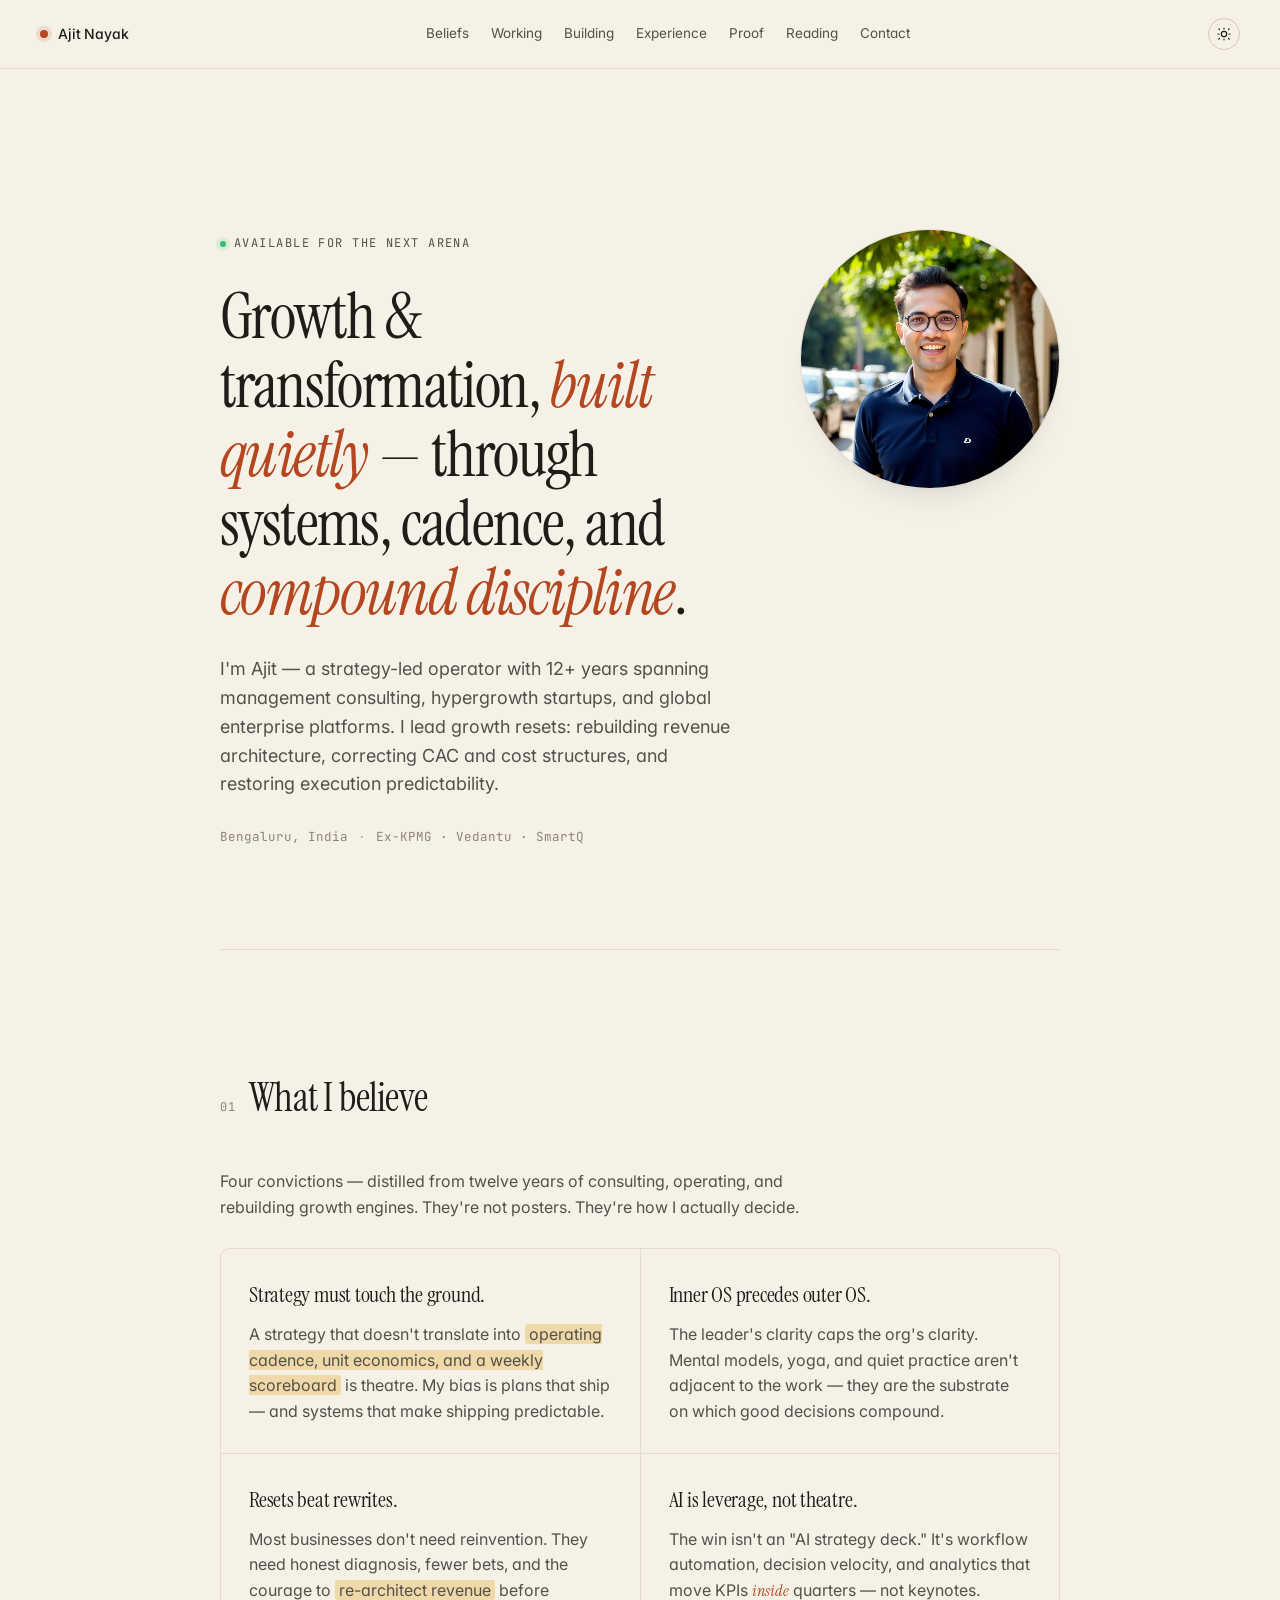
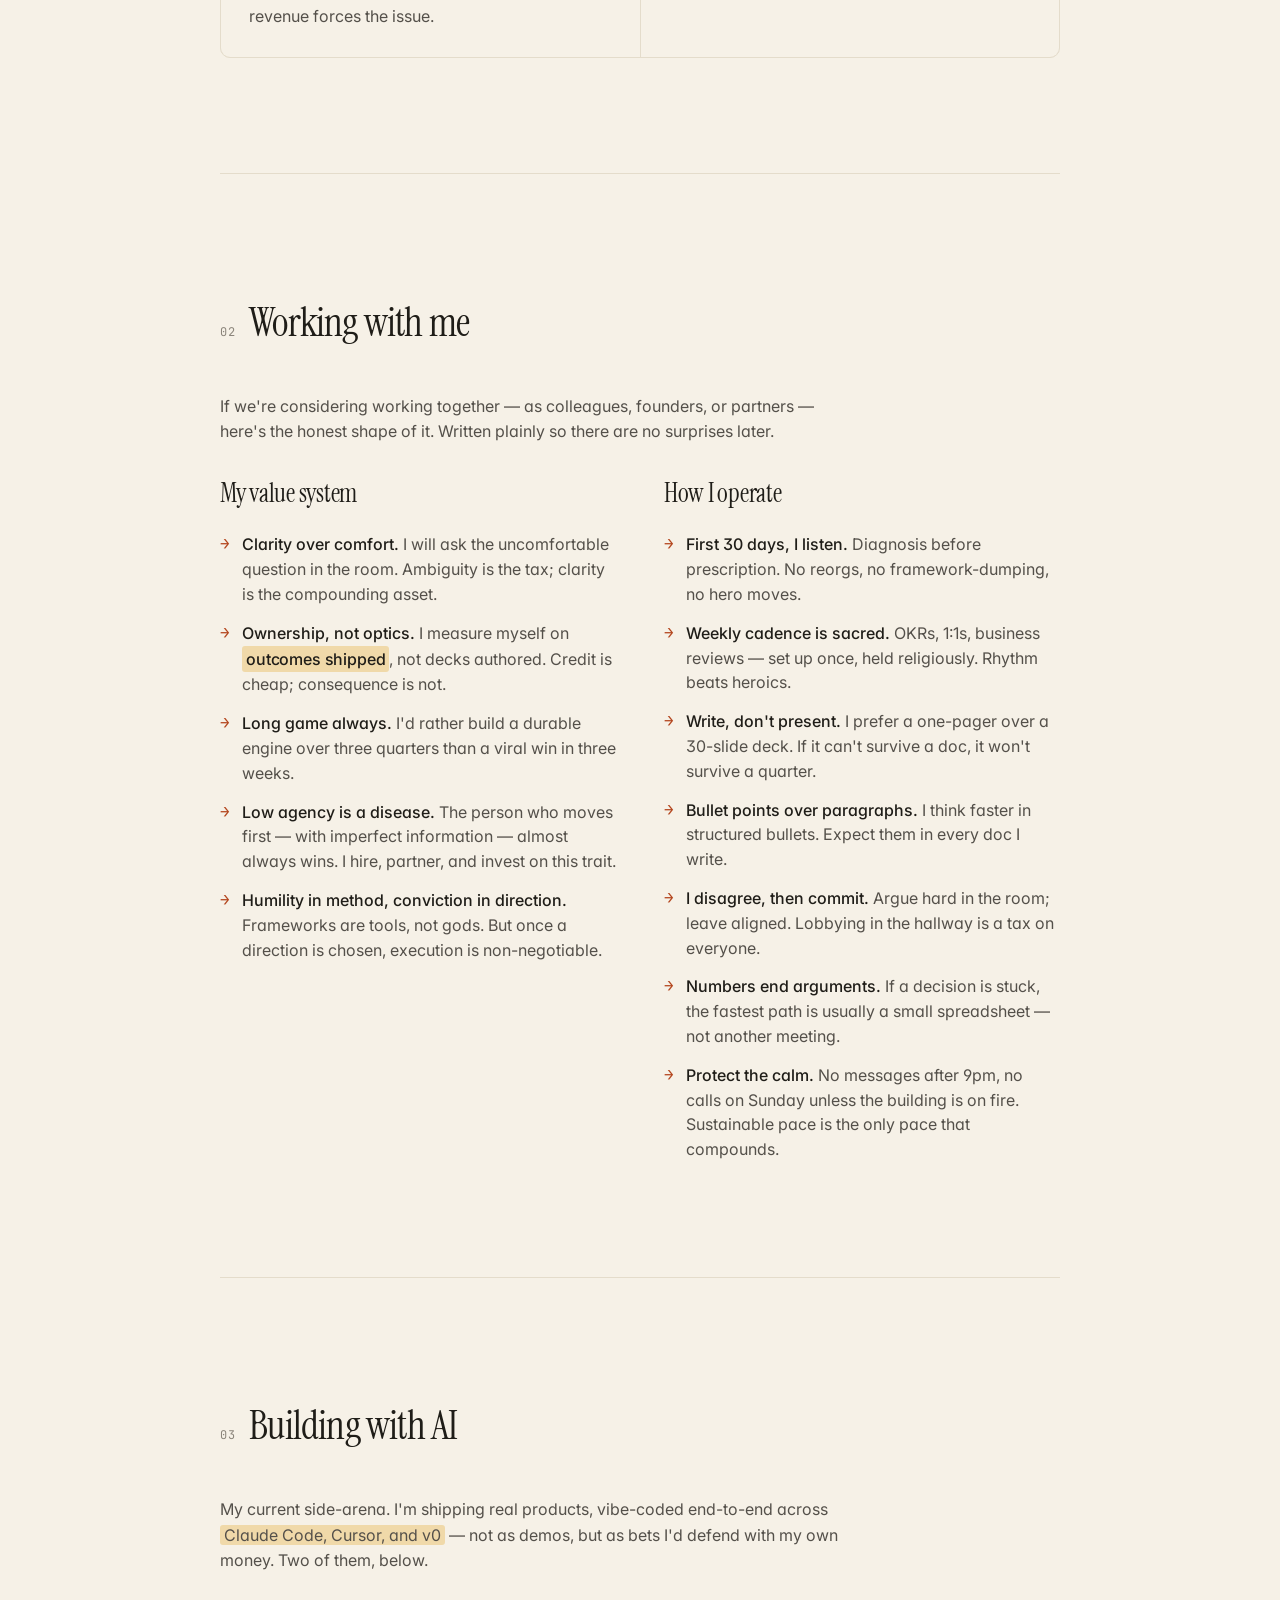
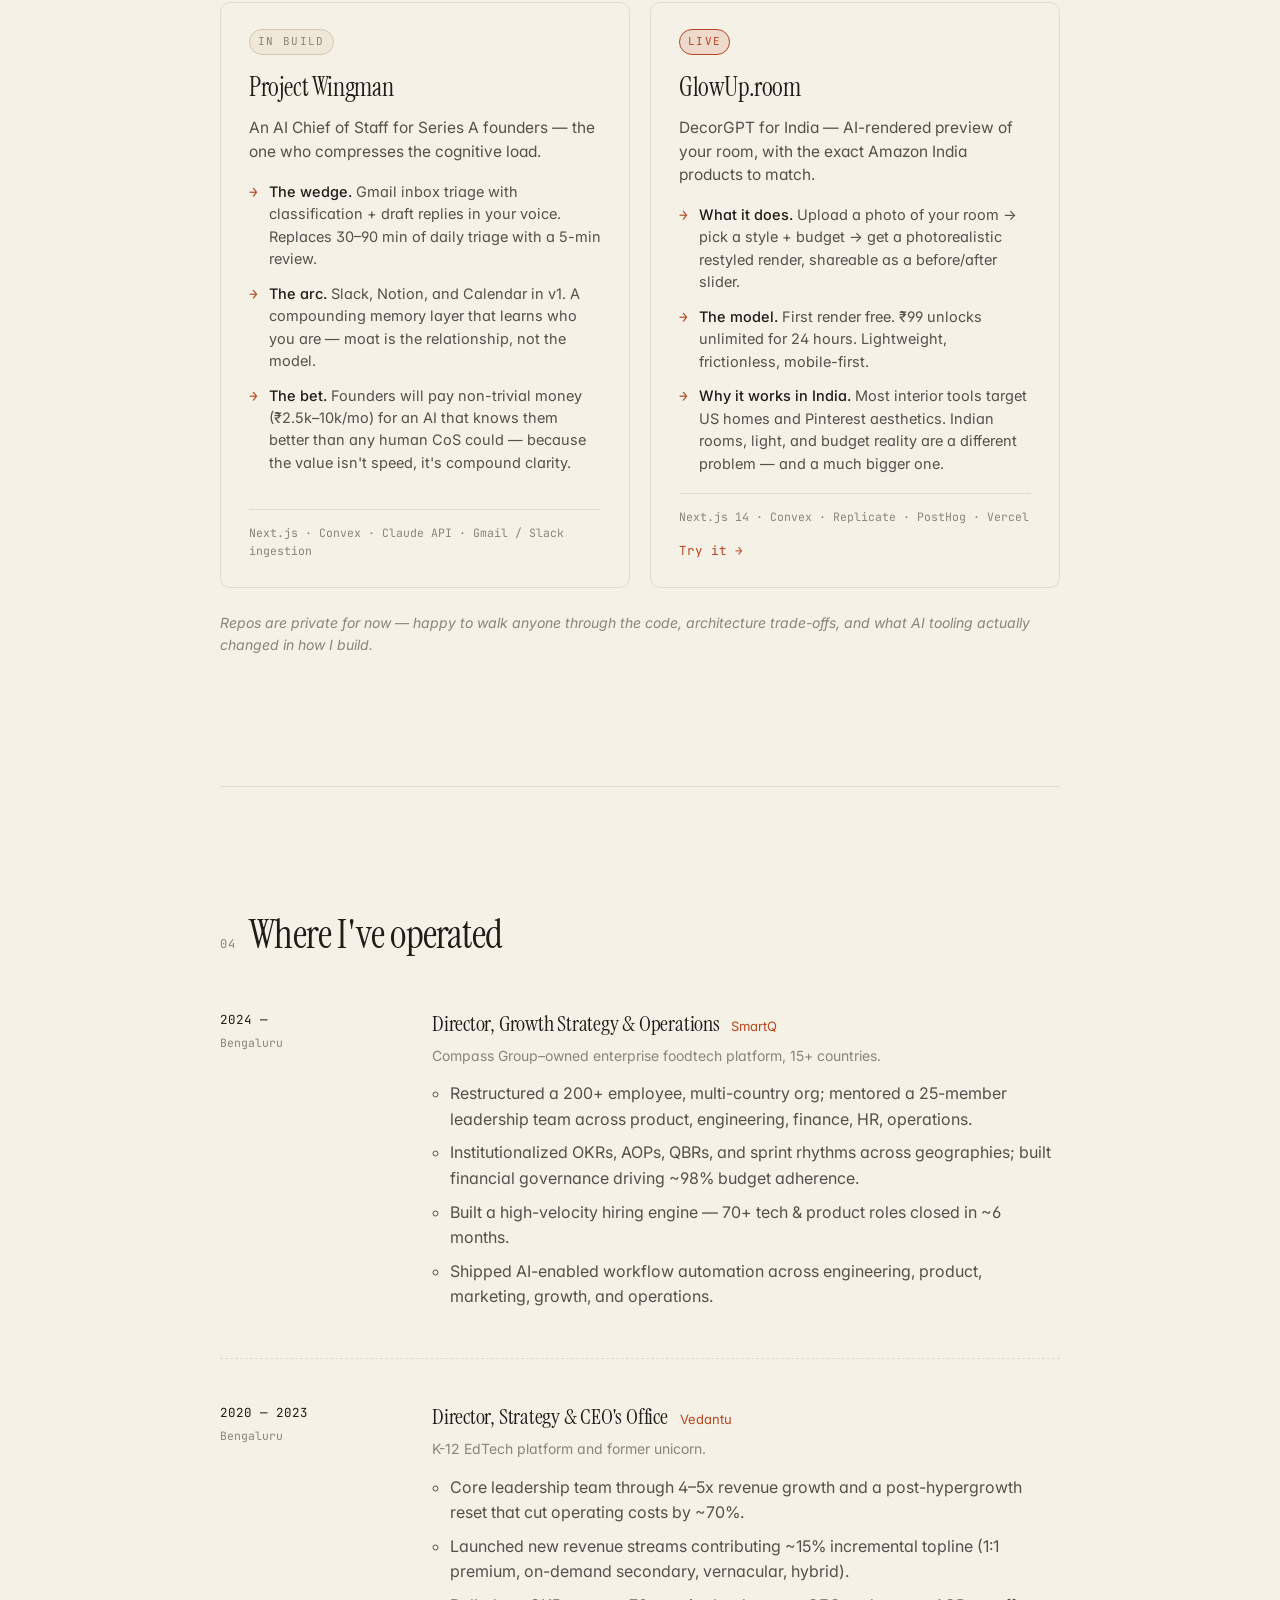
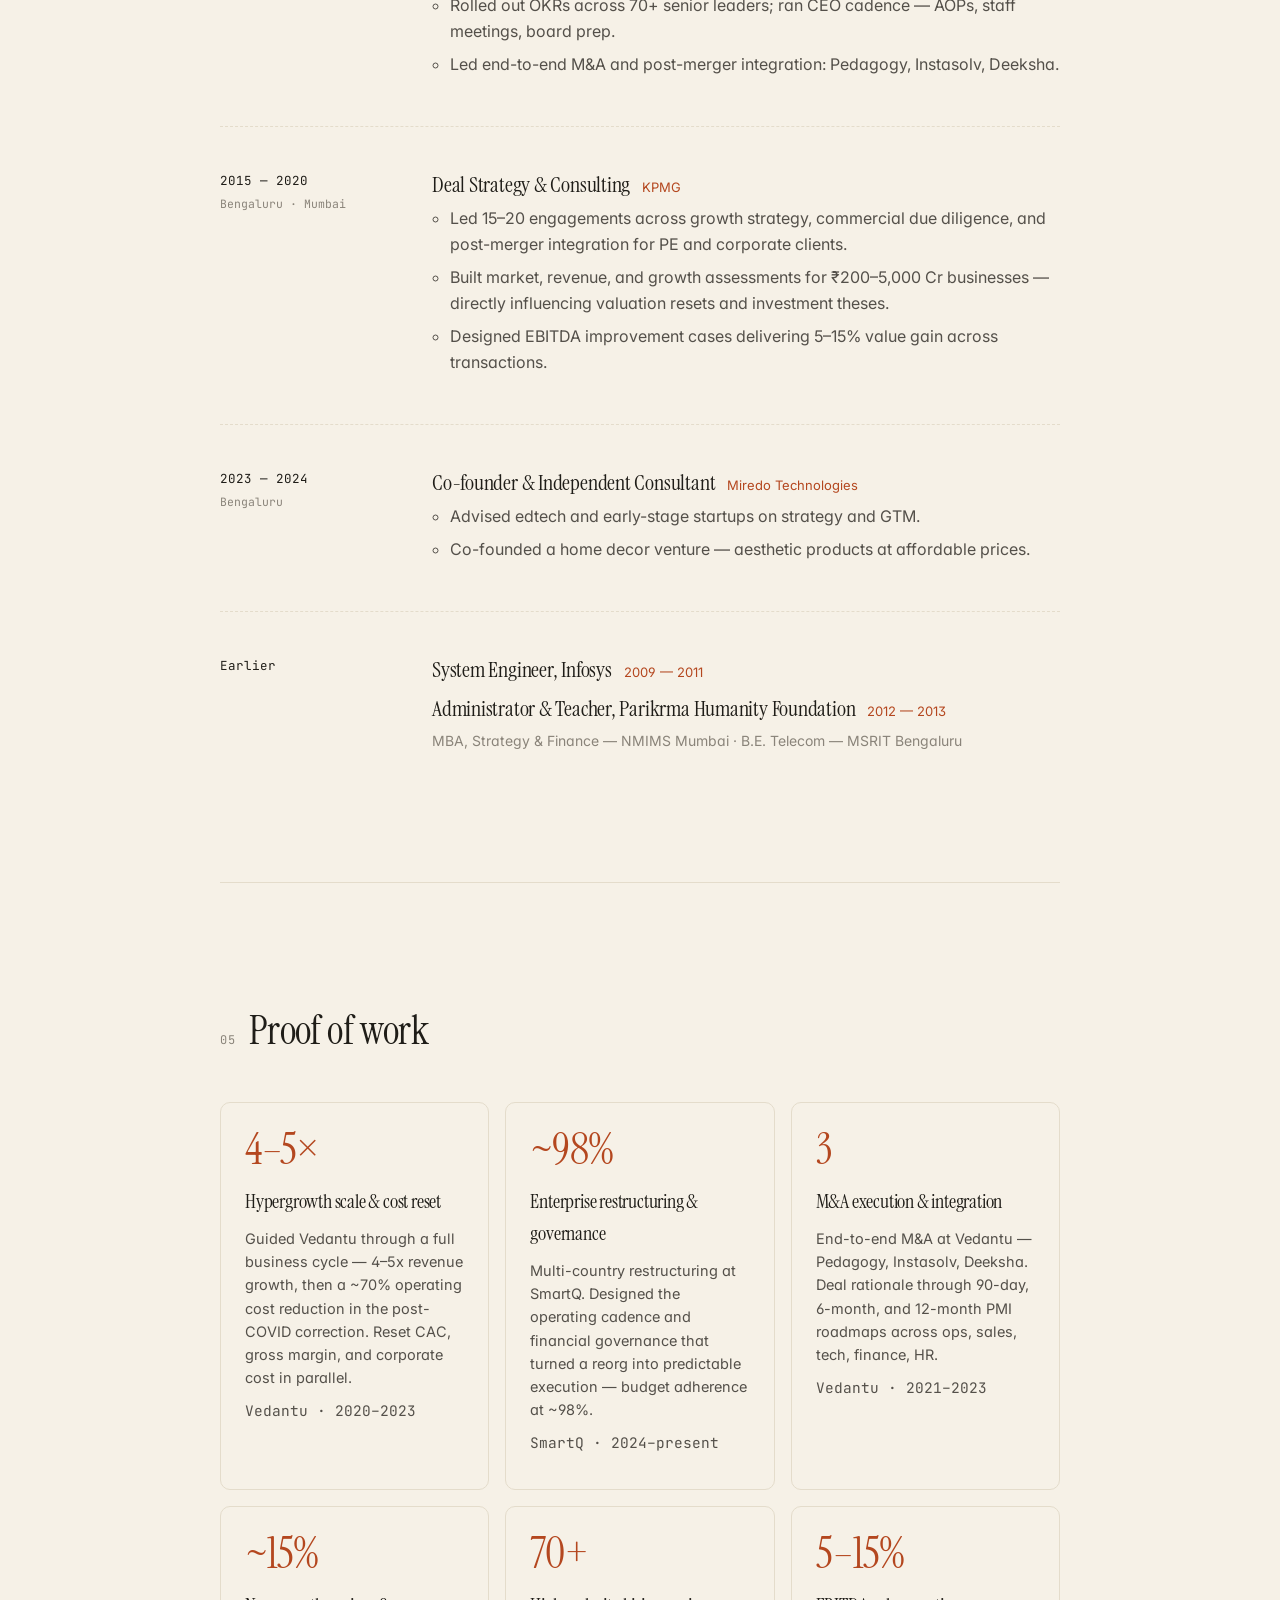
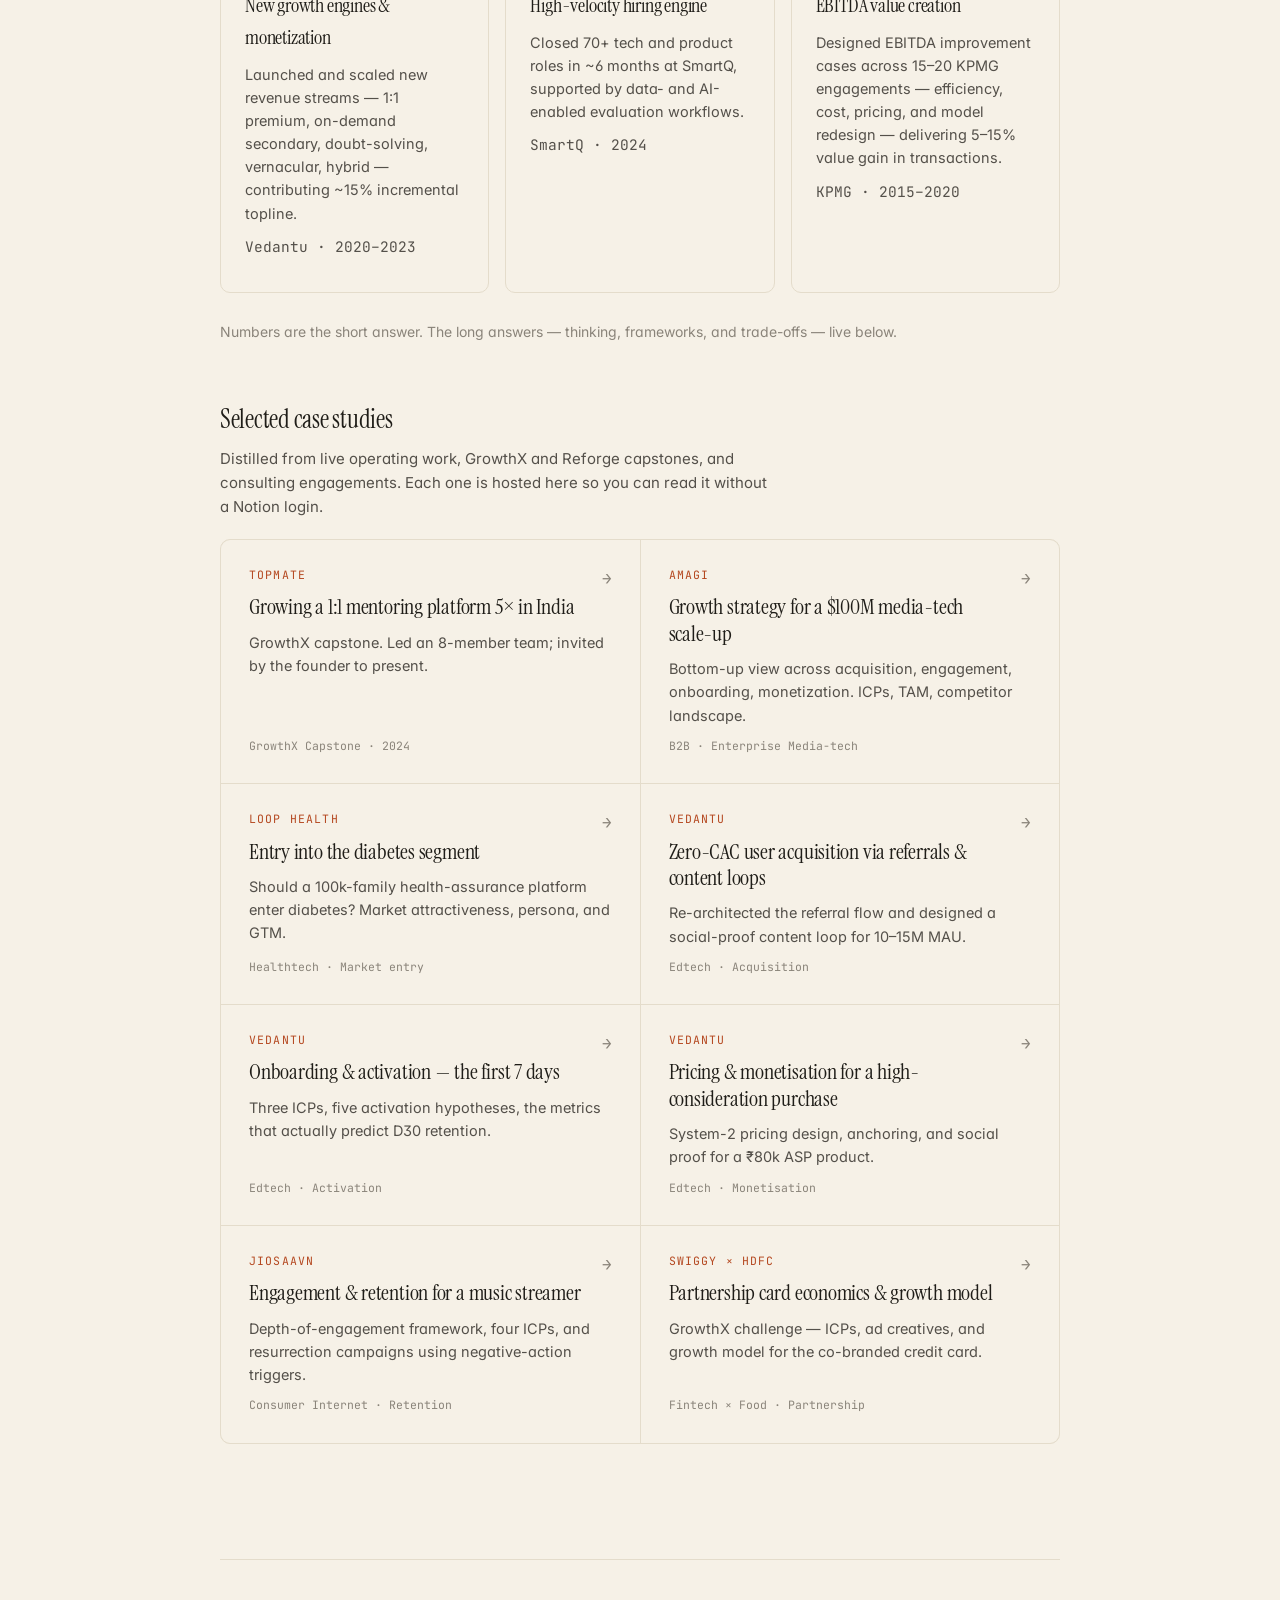
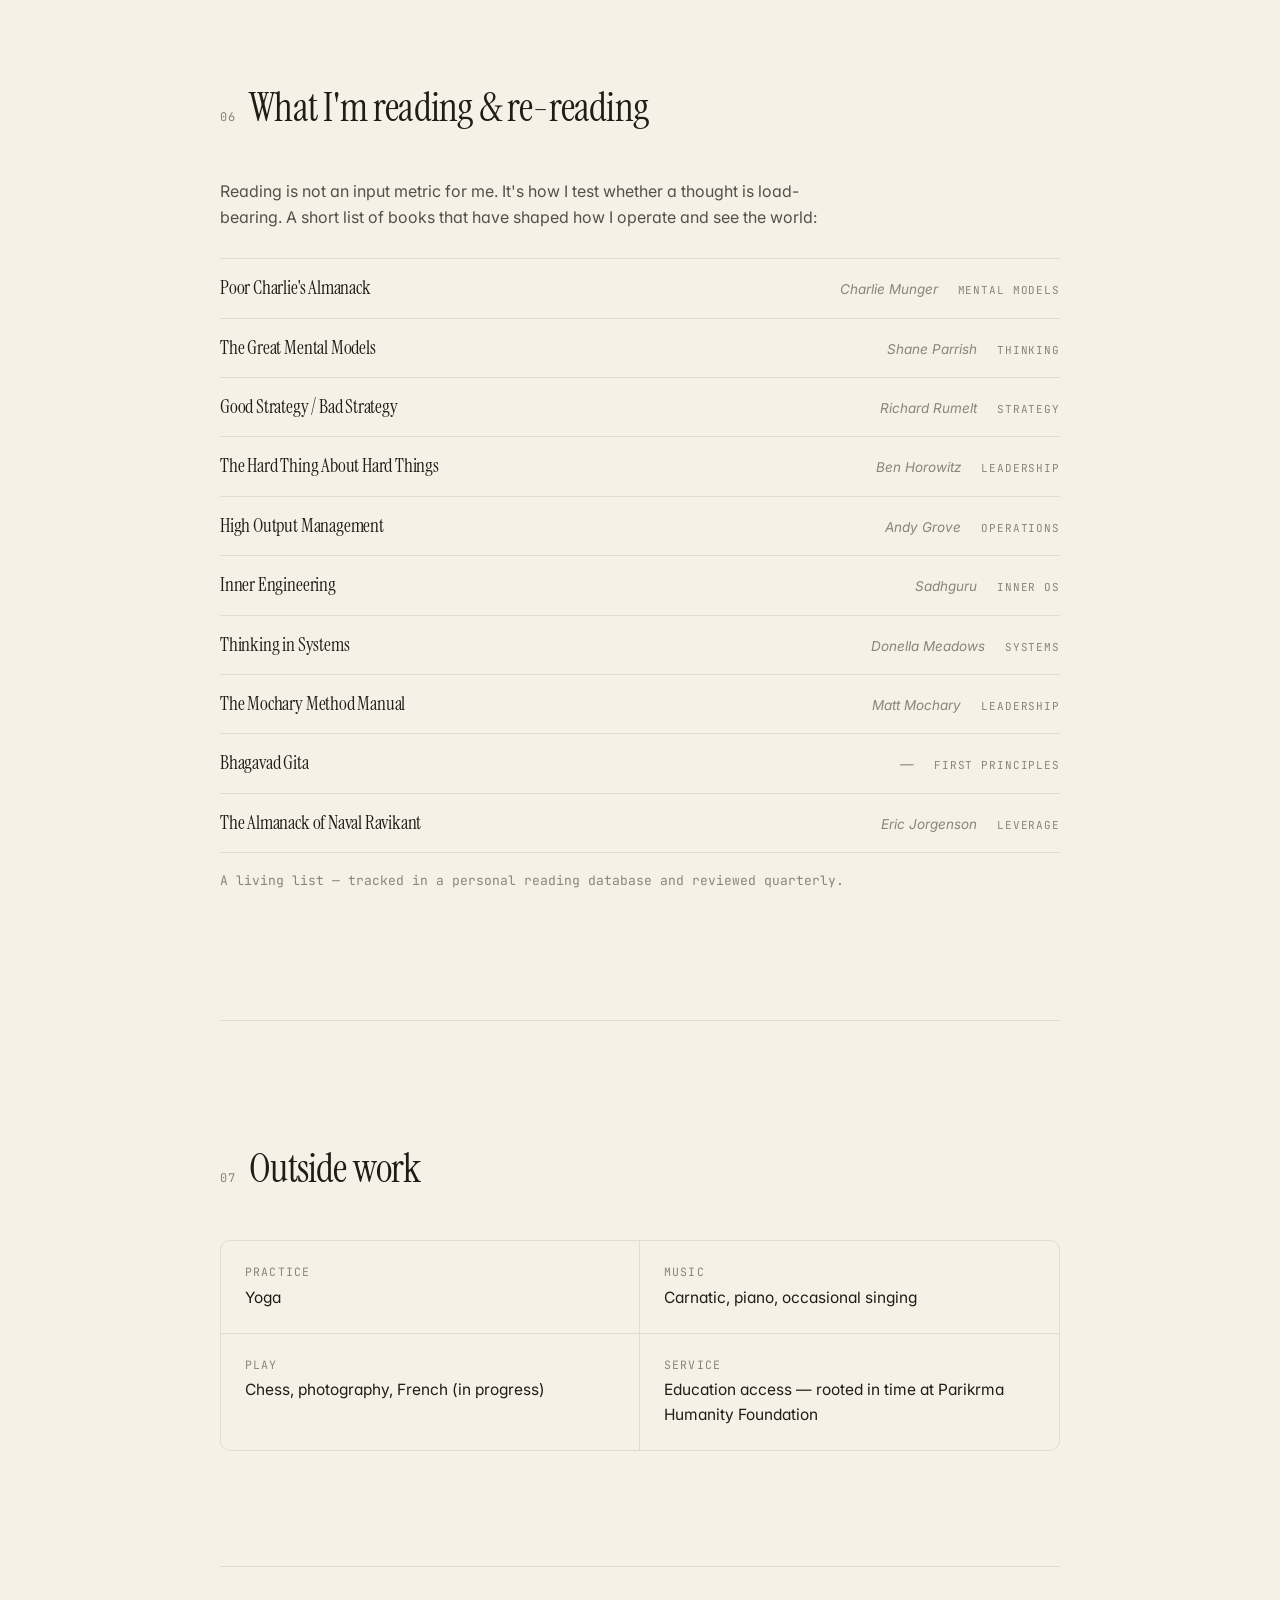
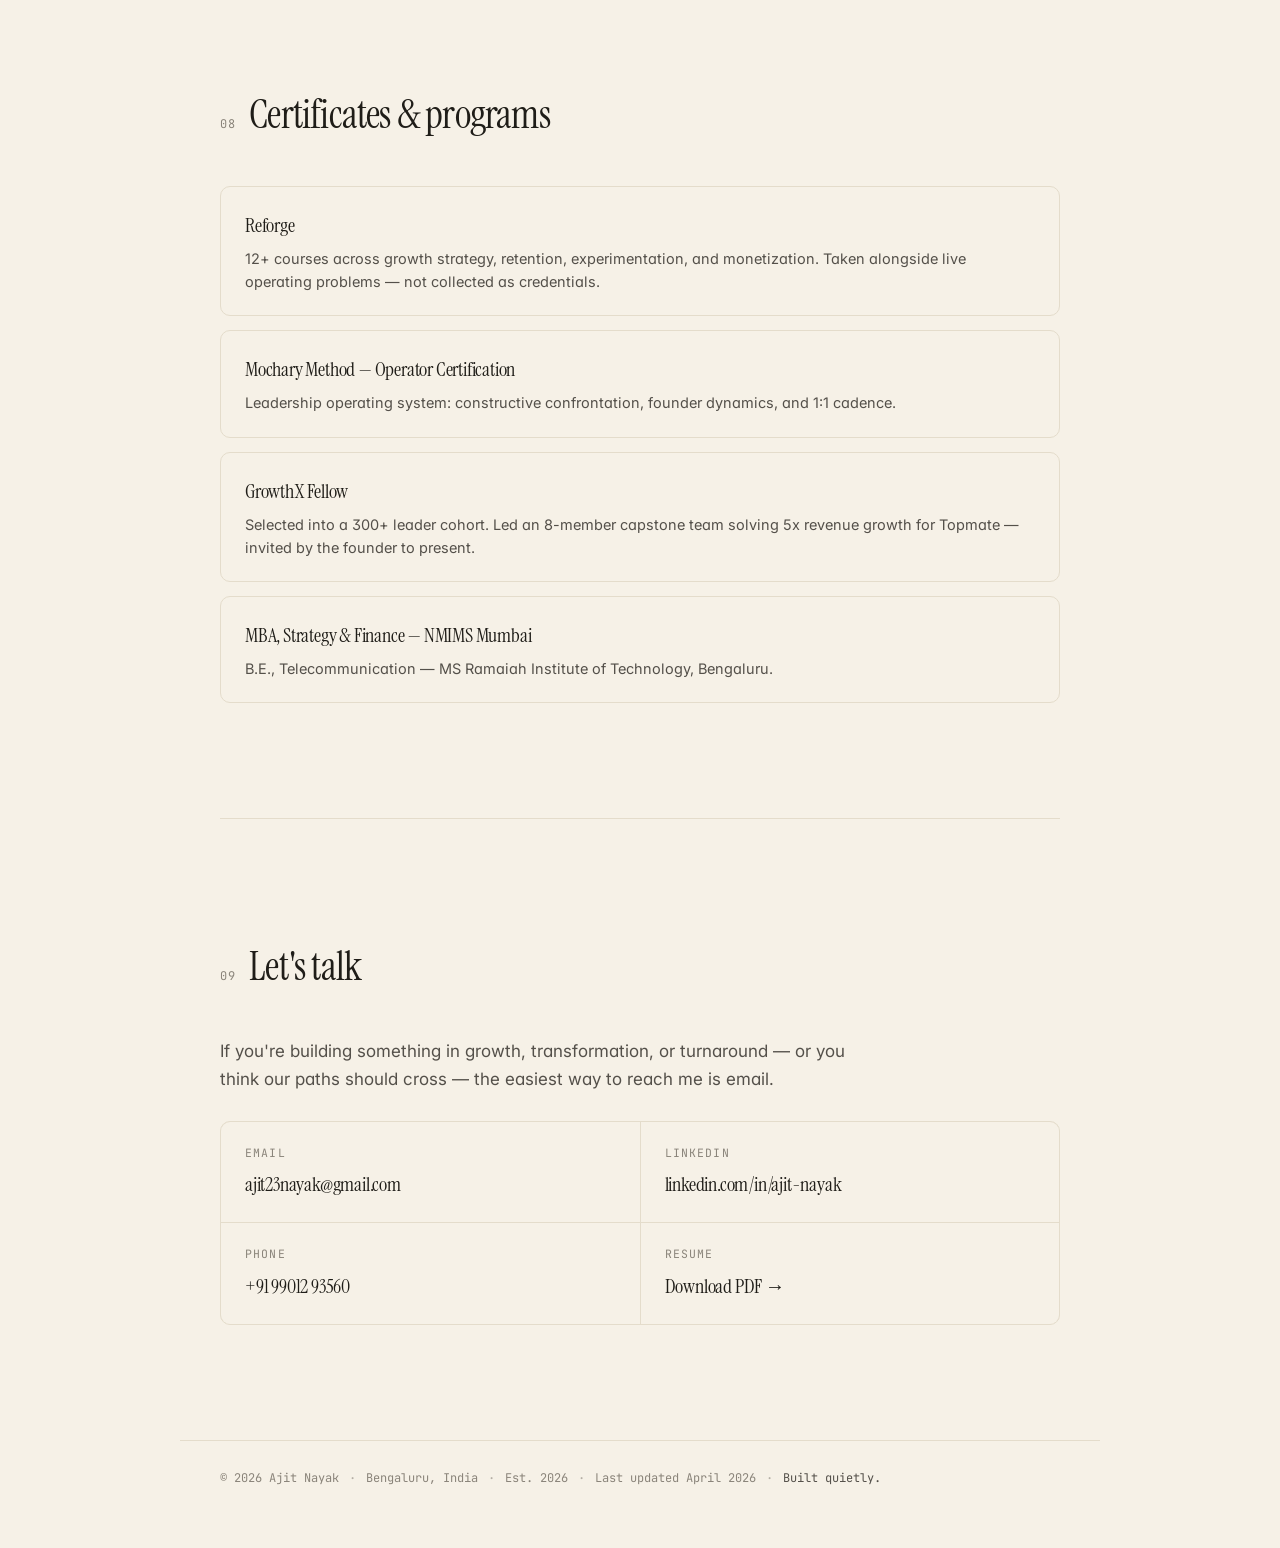
==== commit 434cc83e: "Add 'Building with AI' section (Wingman + GlowUp.room); remove testimonials; tidy interests" ====
--- a/index.html
+++ b/index.html
@@ -27,6 +27,7 @@
   <nav class="nav-links" aria-label="Primary">
     <a href="#pov">Beliefs</a>
     <a href="#working">Working</a>
+    <a href="#building">Building</a>
     <a href="#work">Experience</a>
     <a href="#proof">Proof</a>
     <a href="#reading">Reading</a>
@@ -128,45 +129,51 @@
     </div>
   </section>
 
-  <!-- TESTIMONIALS -->
-  <section id="words" class="section">
+  <!-- BUILDING WITH AI -->
+  <section id="building" class="section">
     <div class="section-head">
       <span class="section-num">03</span>
-      <h2 class="section-title">In other people's words</h2>
-    </div>
-
-    <p class="section-lede">Fragments from CEOs, founders, and teammates I've operated with. <em>Placeholder text below — replace with real quotes you have permission to publish, or delete this section entirely.</em></p>
-
-    <div class="tstm-grid">
-      <figure class="tstm">
-        <blockquote>Ajit is the rare operator who can zoom from board narrative to CM3 unit economics in the same hour — and make both land.</blockquote>
-        <figcaption class="who">
-          <span class="who-name">—</span>
-          <span class="who-role">CEO, Ed-tech Unicorn</span>
-        </figcaption>
-      </figure>
-      <figure class="tstm">
-        <blockquote>He doesn't just design the operating cadence — he makes the team believe in it. That's the harder half.</blockquote>
-        <figcaption class="who">
-          <span class="who-name">—</span>
-          <span class="who-role">VP Product, Enterprise SaaS</span>
-        </figcaption>
-      </figure>
-      <figure class="tstm">
-        <blockquote>Clear thinker, calm in a storm, and unusually willing to tell you what he actually thinks. I'd work with him again in a heartbeat.</blockquote>
-        <figcaption class="who">
-          <span class="who-name">—</span>
-          <span class="who-role">Partner, Private Equity</span>
-        </figcaption>
-      </figure>
-      <figure class="tstm">
-        <blockquote>Most "strategy people" can't execute. Most operators can't zoom out. Ajit actually does both — and knows when to switch.</blockquote>
-        <figcaption class="who">
-          <span class="who-name">—</span>
-          <span class="who-role">Founder, Consumer Startup</span>
-        </figcaption>
-      </figure>
-    </div>
+      <h2 class="section-title">Building with AI</h2>
+    </div>
+
+    <p class="section-lede">My current side-arena. I'm shipping real products, vibe-coded end-to-end across <span class="hl">Claude Code, Cursor, and v0</span> — not as demos, but as bets I'd defend with my own money. Two of them, below.</p>
+
+    <div class="bw-grid">
+      <article class="bw-card">
+        <div class="bw-head">
+          <span class="bw-tag">In build</span>
+          <h3>Project Wingman</h3>
+          <p class="bw-pitch">An AI Chief of Staff for Series A founders — the one who compresses the cognitive load.</p>
+        </div>
+        <ul class="bw-bullets">
+          <li><strong>The wedge.</strong> Gmail inbox triage with classification + draft replies in your voice. Replaces 30–90 min of daily triage with a 5-min review.</li>
+          <li><strong>The arc.</strong> Slack, Notion, and Calendar in v1. A compounding memory layer that learns who you are — moat is the relationship, not the model.</li>
+          <li><strong>The bet.</strong> Founders will pay non-trivial money (₹2.5k–10k/mo) for an AI that knows them better than any human CoS could — because the value isn't speed, it's compound clarity.</li>
+        </ul>
+        <div class="bw-foot">
+          <span class="bw-stack">Next.js · Convex · Claude API · Gmail / Slack ingestion</span>
+        </div>
+      </article>
+
+      <article class="bw-card">
+        <div class="bw-head">
+          <span class="bw-tag bw-live">Live</span>
+          <h3>GlowUp.room</h3>
+          <p class="bw-pitch">DecorGPT for India — AI-rendered preview of your room, with the exact Amazon India products to match.</p>
+        </div>
+        <ul class="bw-bullets">
+          <li><strong>What it does.</strong> Upload a photo of your room → pick a style + budget → get a photorealistic restyled render, shareable as a before/after slider.</li>
+          <li><strong>The model.</strong> First render free. ₹99 unlocks unlimited for 24 hours. Lightweight, frictionless, mobile-first.</li>
+          <li><strong>Why it works in India.</strong> Most interior tools target US homes and Pinterest aesthetics. Indian rooms, light, and budget reality are a different problem — and a much bigger one.</li>
+        </ul>
+        <div class="bw-foot">
+          <span class="bw-stack">Next.js 14 · Convex · Replicate · PostHog · Vercel</span>
+          <a class="bw-link" href="https://glowup-room.vercel.app" target="_blank" rel="noopener">Try it →</a>
+        </div>
+      </article>
+    </div>
+
+    <p class="bw-note">Repos are private for now — happy to walk anyone through the code, architecture trade-offs, and what AI tooling actually changed in how I build.</p>
   </section>
 
   <!-- EXPERIENCE -->
@@ -384,7 +391,7 @@
     </div>
 
     <div class="interests">
-      <div><span class="i-k">Practice</span><span class="i-v">Yoga, Shambhavi Mahamudra Kriya, walking</span></div>
+      <div><span class="i-k">Practice</span><span class="i-v">Yoga</span></div>
       <div><span class="i-k">Music</span><span class="i-v">Carnatic, piano, occasional singing</span></div>
       <div><span class="i-k">Play</span><span class="i-v">Chess, photography, French (in progress)</span></div>
       <div><span class="i-k">Service</span><span class="i-v">Education access — rooted in time at Parikrma Humanity Foundation</span></div>
--- a/styles.css
+++ b/styles.css
@@ -344,7 +344,62 @@
 .wwm-block ul li .mark { background: var(--highlight); padding: 1px 4px; border-radius: 3px; color: var(--fg); }
 @media (max-width: 760px) { .wwm { grid-template-columns: 1fr; gap: 36px; } }
 
-/* ---------- Testimonials ---------- */
+/* ---------- Building with AI ---------- */
+.bw-grid {
+  display: grid;
+  grid-template-columns: 1fr 1fr;
+  gap: 20px;
+  margin-top: 4px;
+}
+.bw-card {
+  border: 1px solid var(--rule);
+  border-radius: var(--radius);
+  background: var(--bg);
+  padding: 26px 28px;
+  display: flex; flex-direction: column; gap: 18px;
+}
+.bw-head { display: flex; flex-direction: column; gap: 8px; }
+.bw-tag {
+  align-self: flex-start;
+  font-family: var(--mono); font-size: 11px;
+  text-transform: uppercase; letter-spacing: 0.12em;
+  color: var(--fg-3);
+  padding: 3px 8px; border-radius: 999px;
+  border: 1px solid var(--rule-2);
+  background: var(--bg-2);
+}
+.bw-tag.bw-live { color: var(--accent); border-color: var(--accent); background: var(--accent-soft); }
+.bw-card h3 {
+  font-family: var(--serif); font-weight: 400;
+  font-size: 26px; letter-spacing: -0.015em;
+  margin: 4px 0 0;
+}
+.bw-pitch { color: var(--fg-2); margin: 0; font-size: 15.5px; line-height: 1.5; }
+.bw-bullets { list-style: none; padding: 0; margin: 0; display: grid; gap: 12px; }
+.bw-bullets li {
+  position: relative; padding-left: 20px;
+  color: var(--fg-2); line-height: 1.55; font-size: 14.5px;
+}
+.bw-bullets li::before {
+  content: "→"; position: absolute; left: 0; top: 0;
+  color: var(--accent); font-family: var(--mono);
+}
+.bw-bullets li strong { color: var(--fg); font-weight: 500; }
+.bw-foot {
+  margin-top: auto; padding-top: 14px;
+  border-top: 1px solid var(--rule);
+  display: flex; justify-content: space-between; align-items: center; gap: 14px; flex-wrap: wrap;
+}
+.bw-stack { font-family: var(--mono); font-size: 11.5px; color: var(--fg-3); }
+.bw-link {
+  font-family: var(--mono); font-size: 12.5px; color: var(--accent);
+  white-space: nowrap;
+}
+.bw-link:hover { text-decoration: underline; }
+.bw-note { margin-top: 24px; color: var(--fg-3); font-size: 14px; font-style: italic; }
+@media (max-width: 760px) { .bw-grid { grid-template-columns: 1fr; } }
+
+/* ---------- Testimonials (deprecated, retained for legacy) ---------- */
 .tstm-grid { display: grid; grid-template-columns: 1fr 1fr; gap: 16px; }
 .tstm {
   border: 1px solid var(--rule);
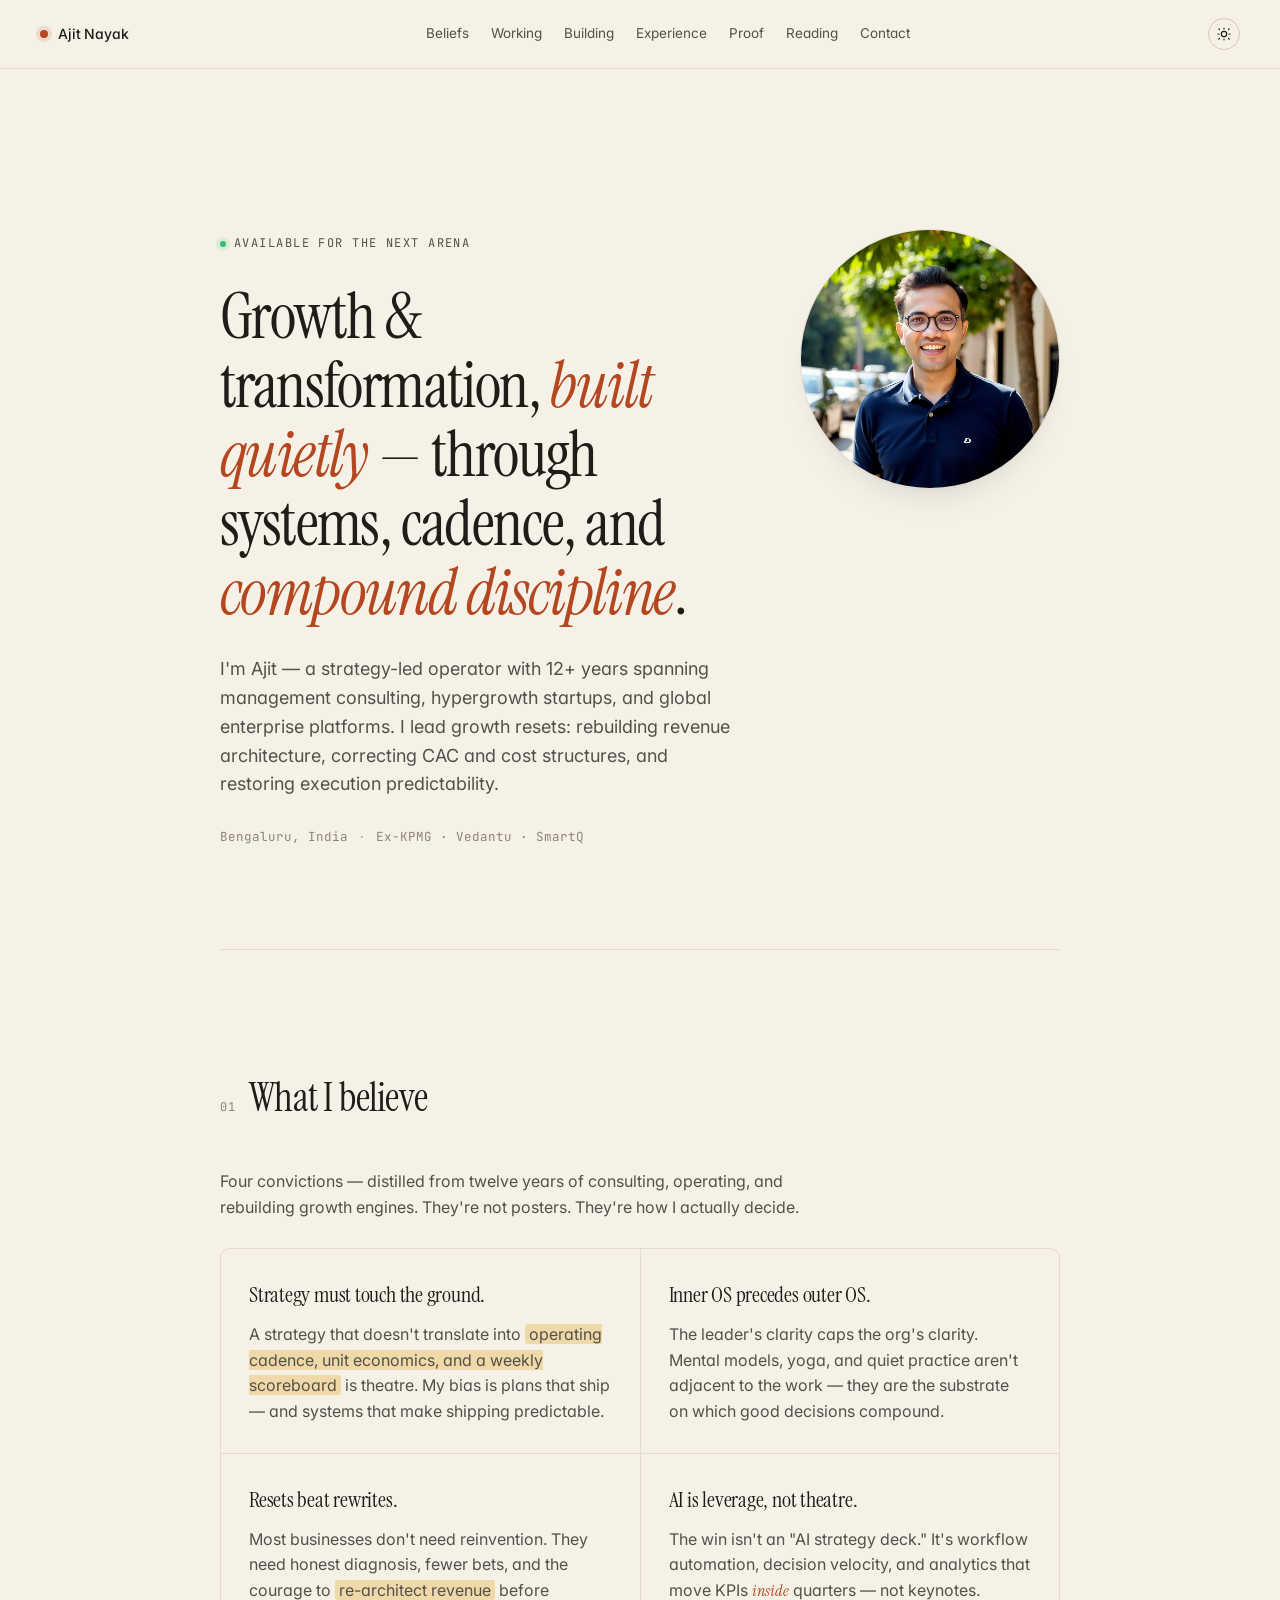
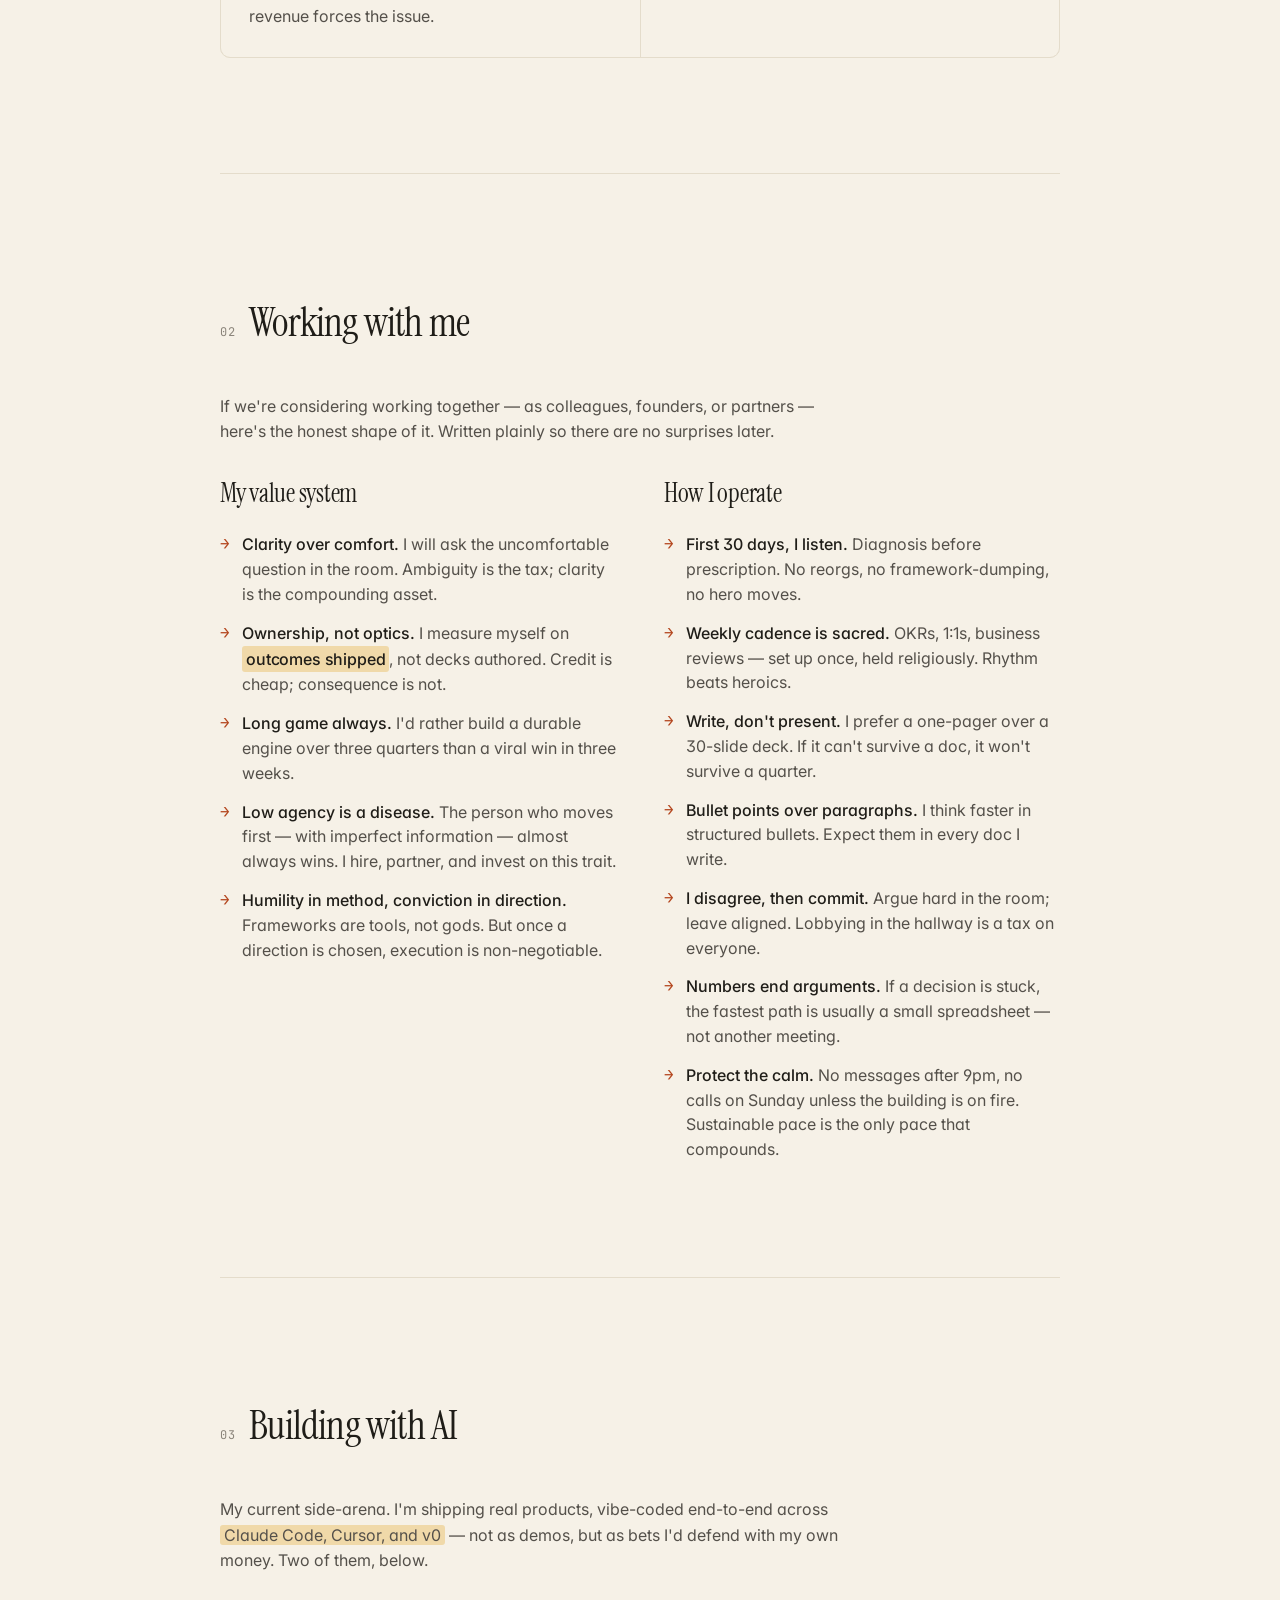
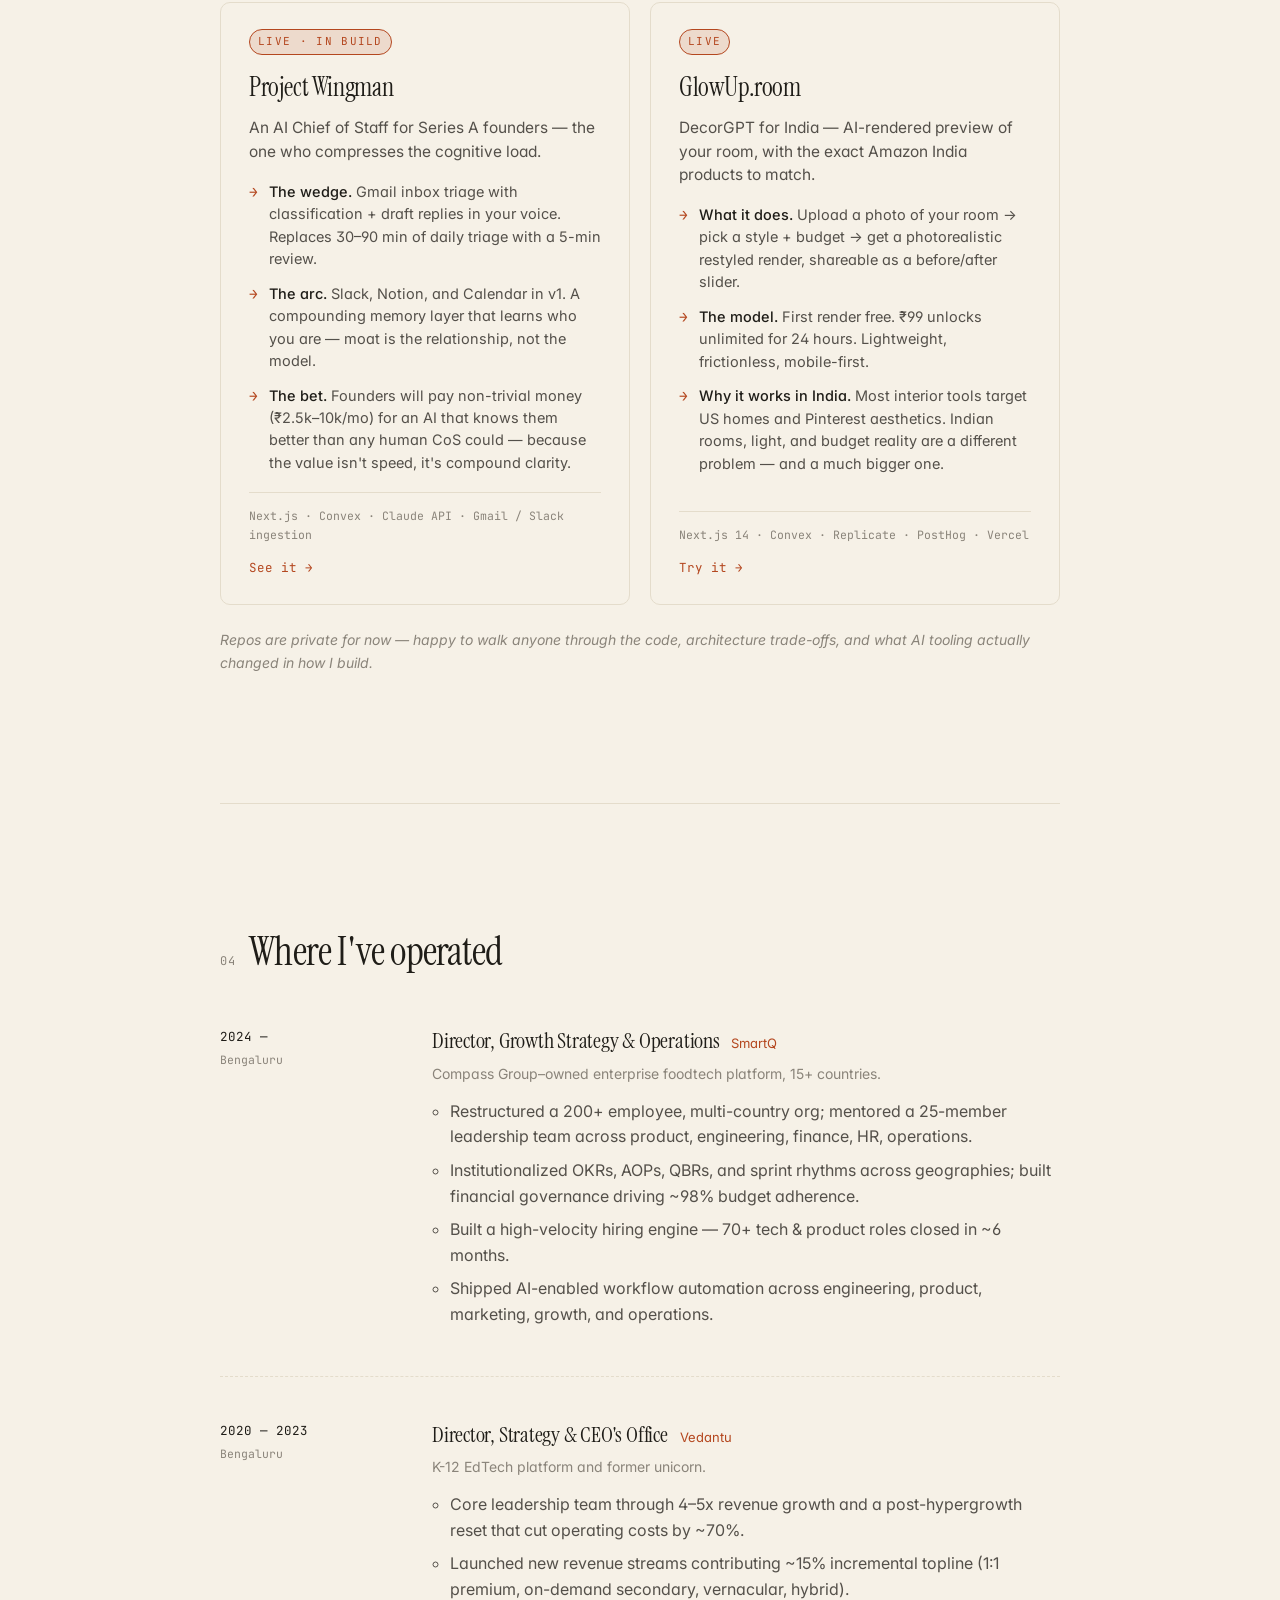
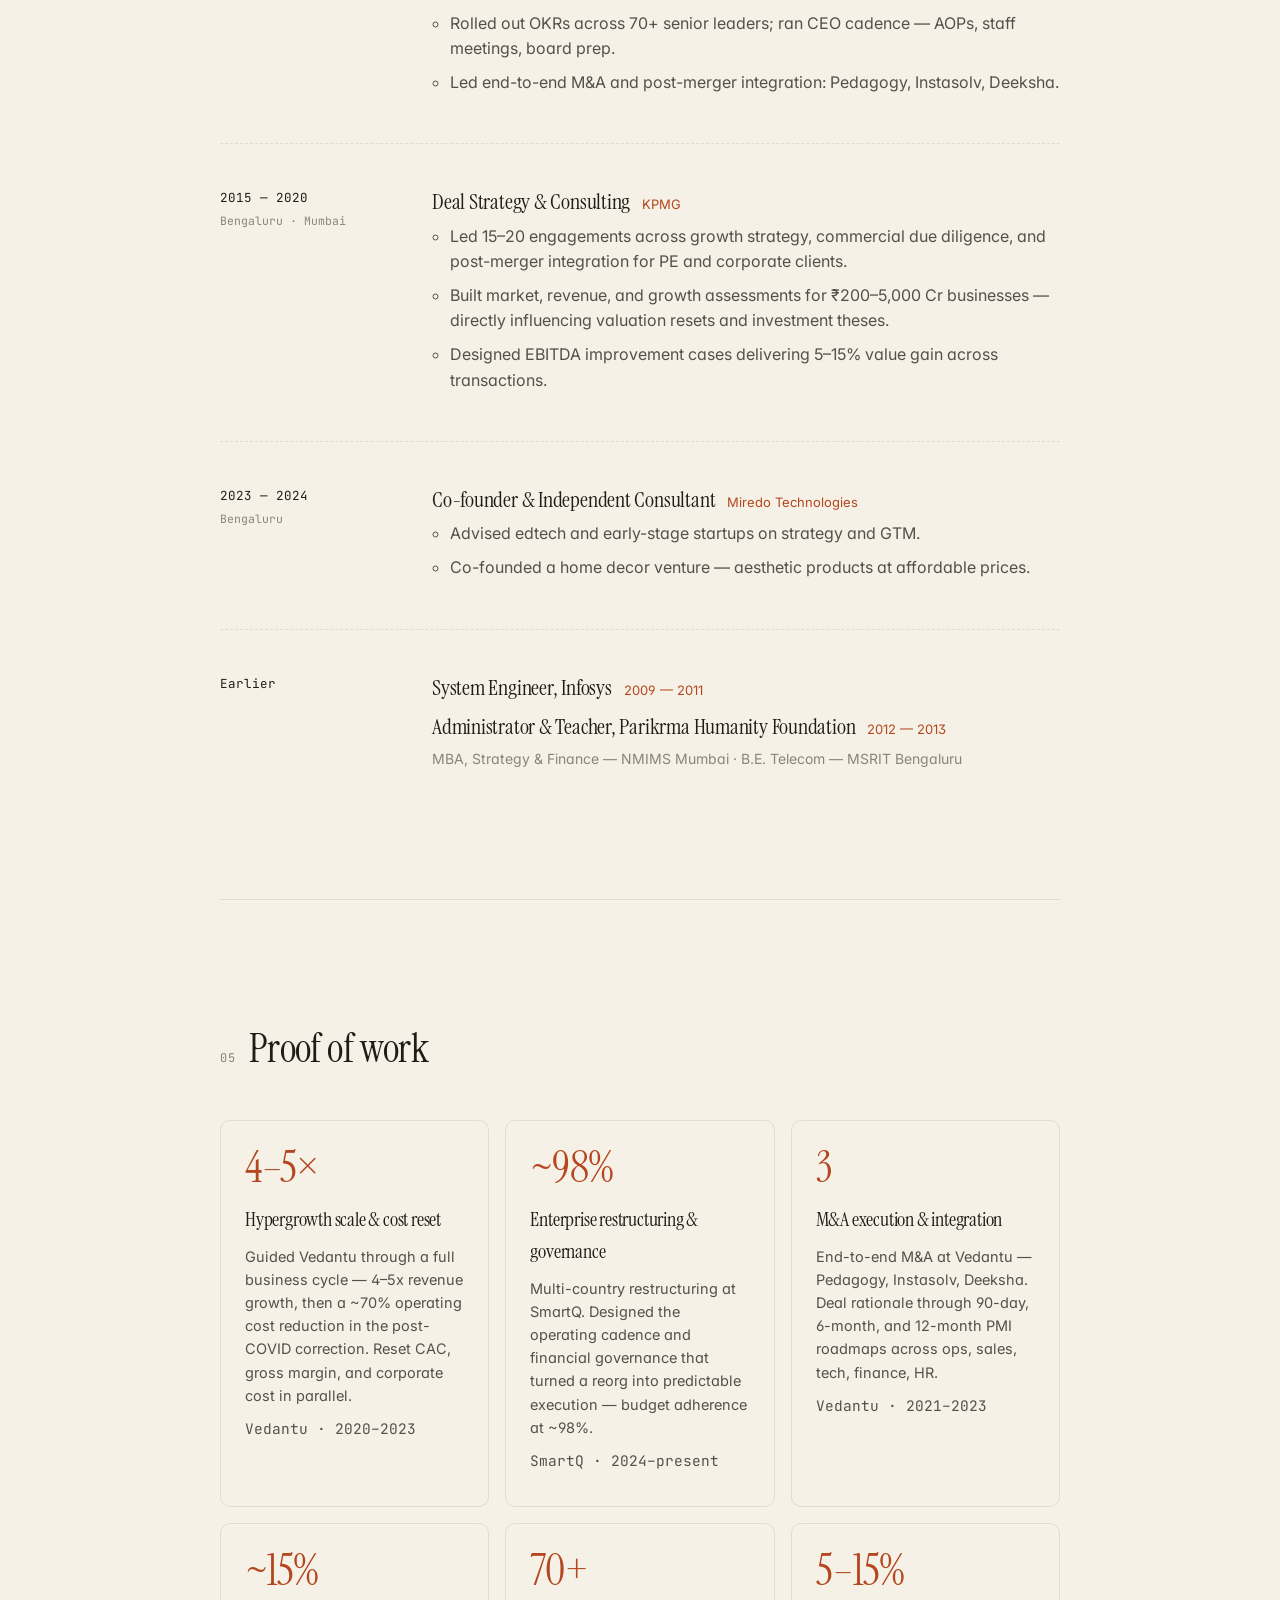
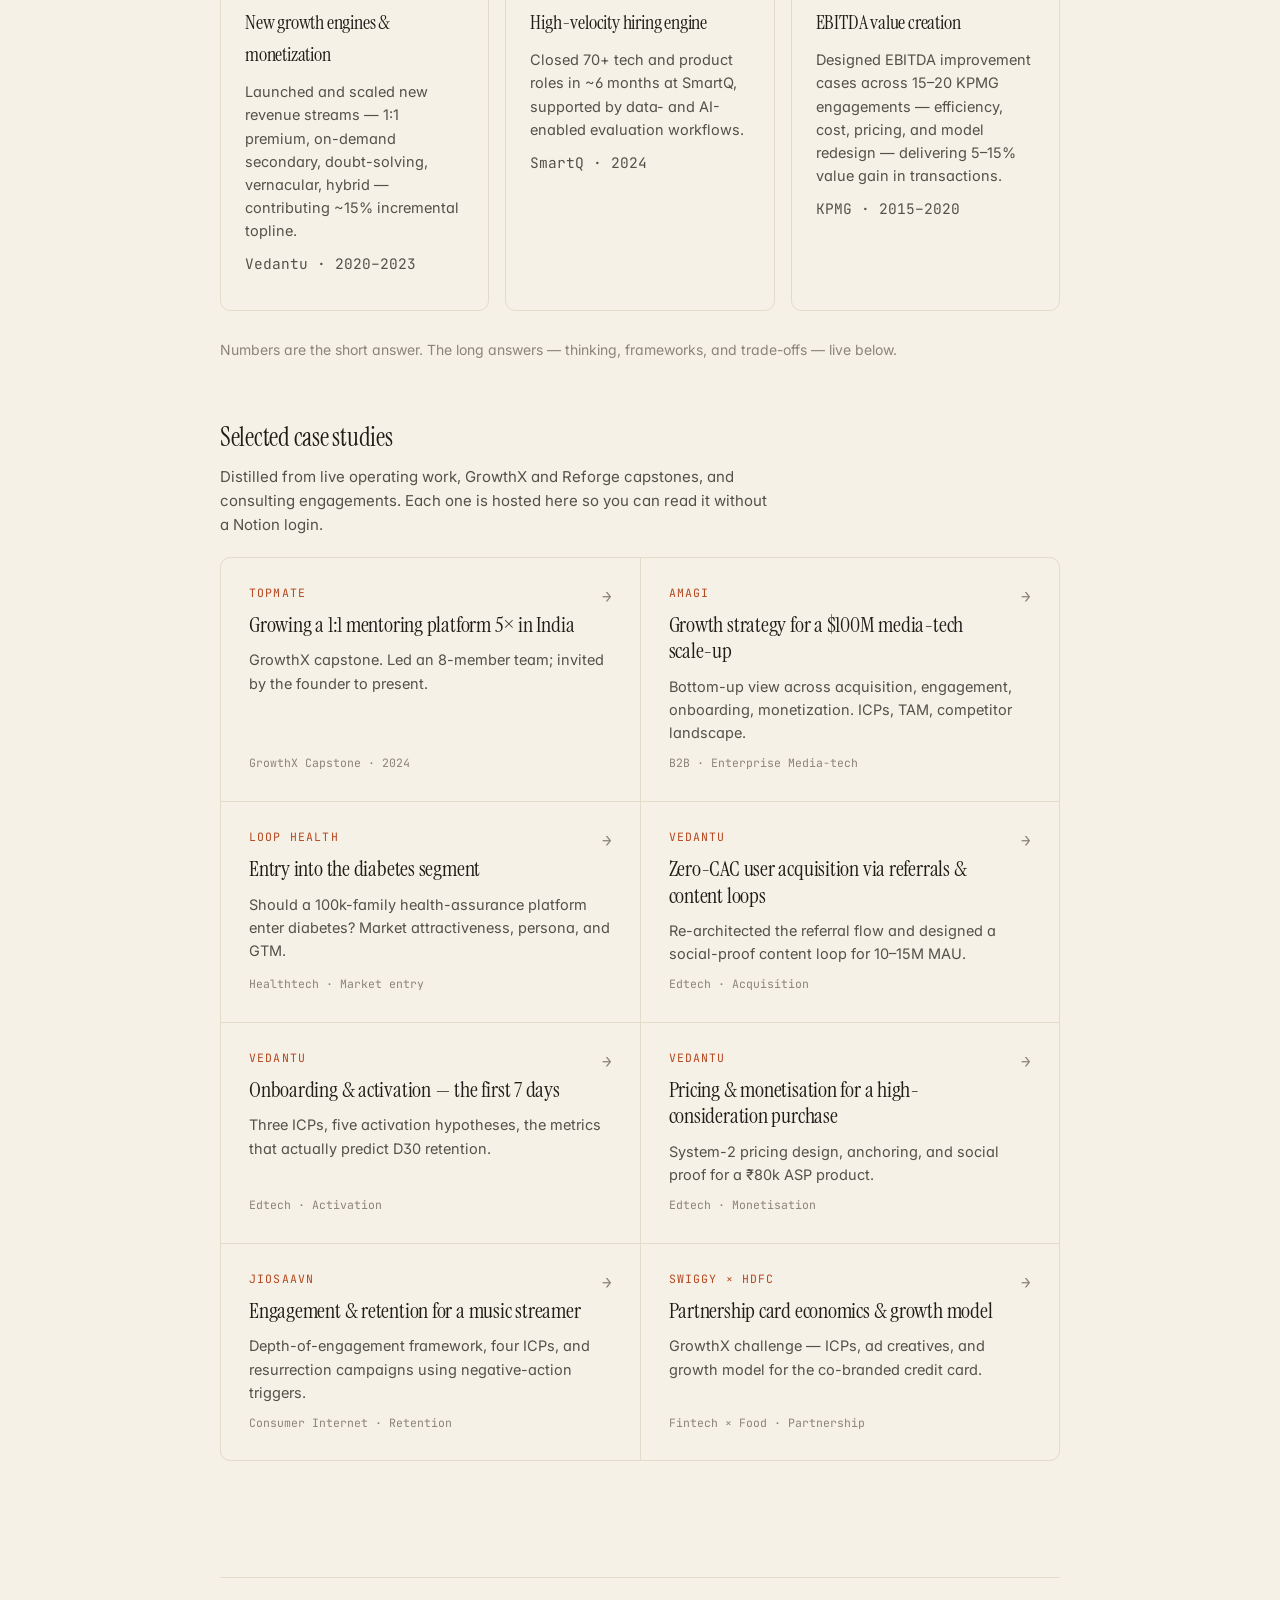
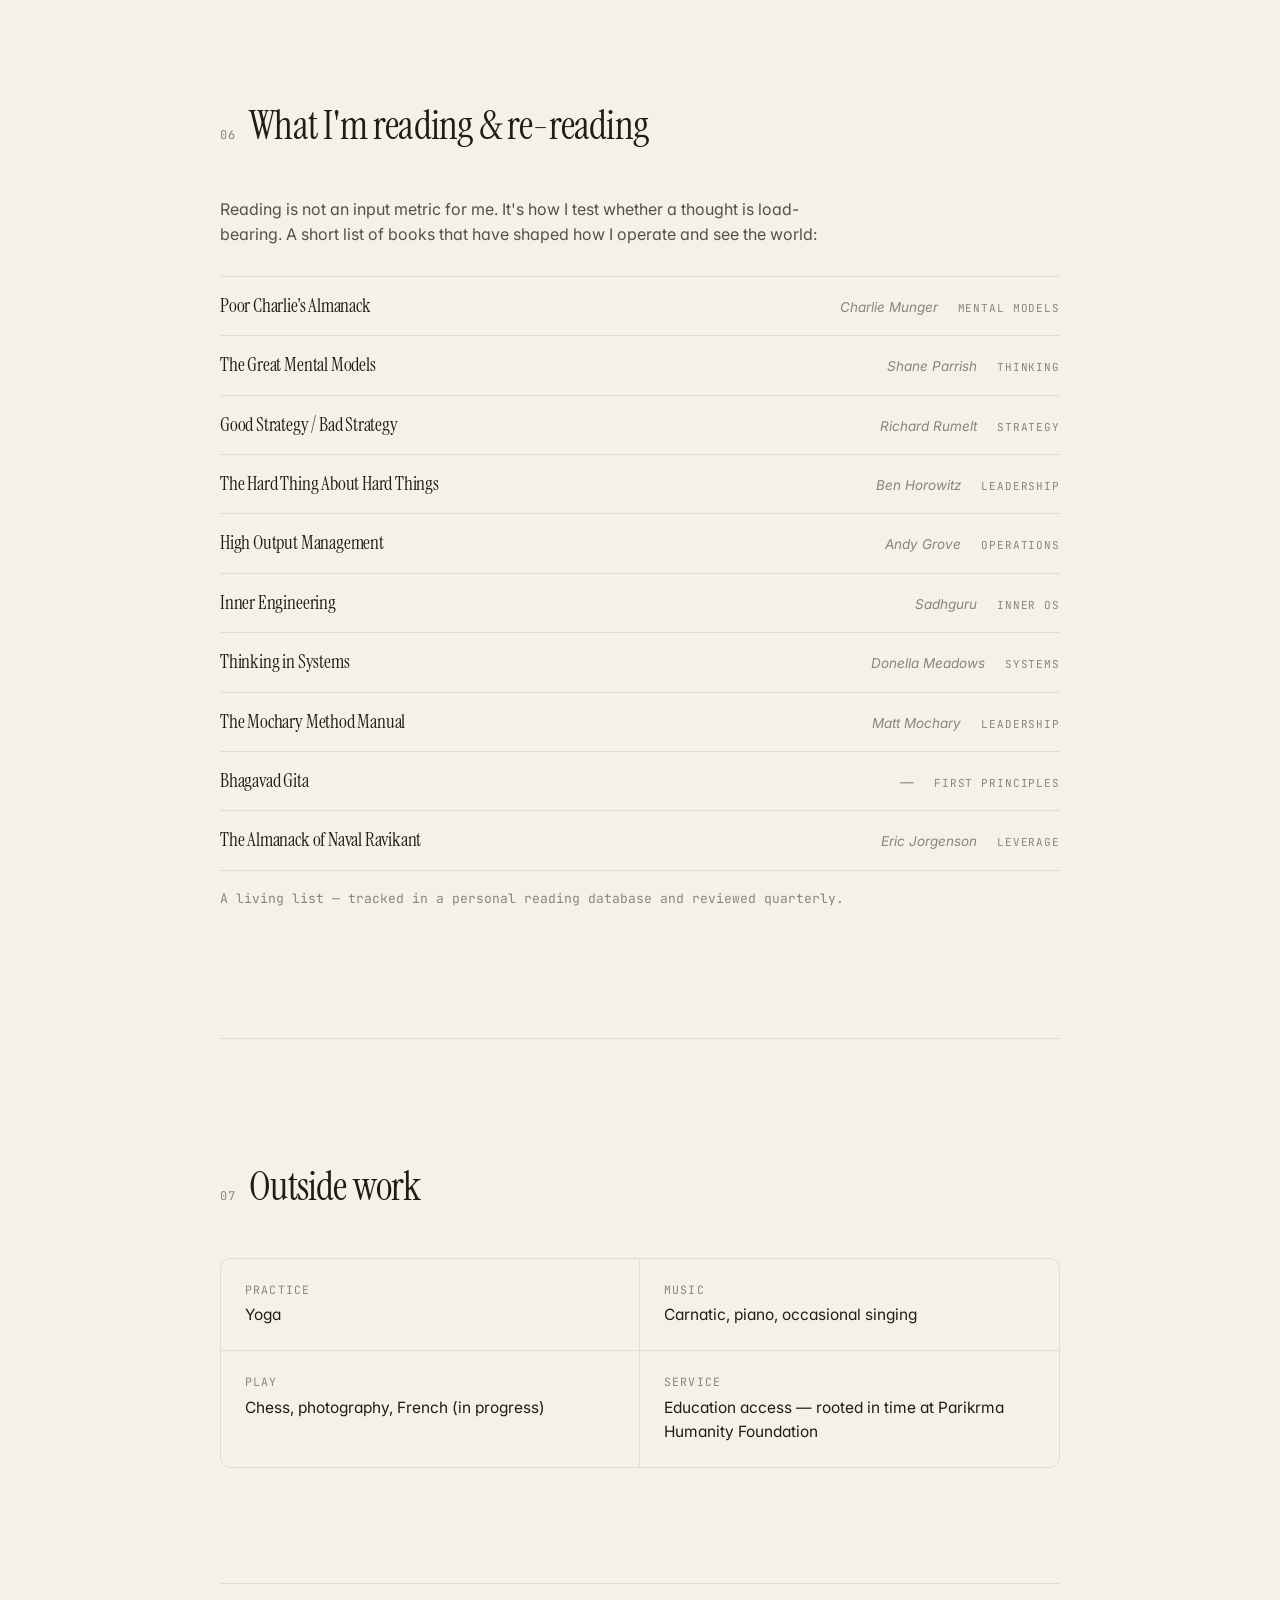
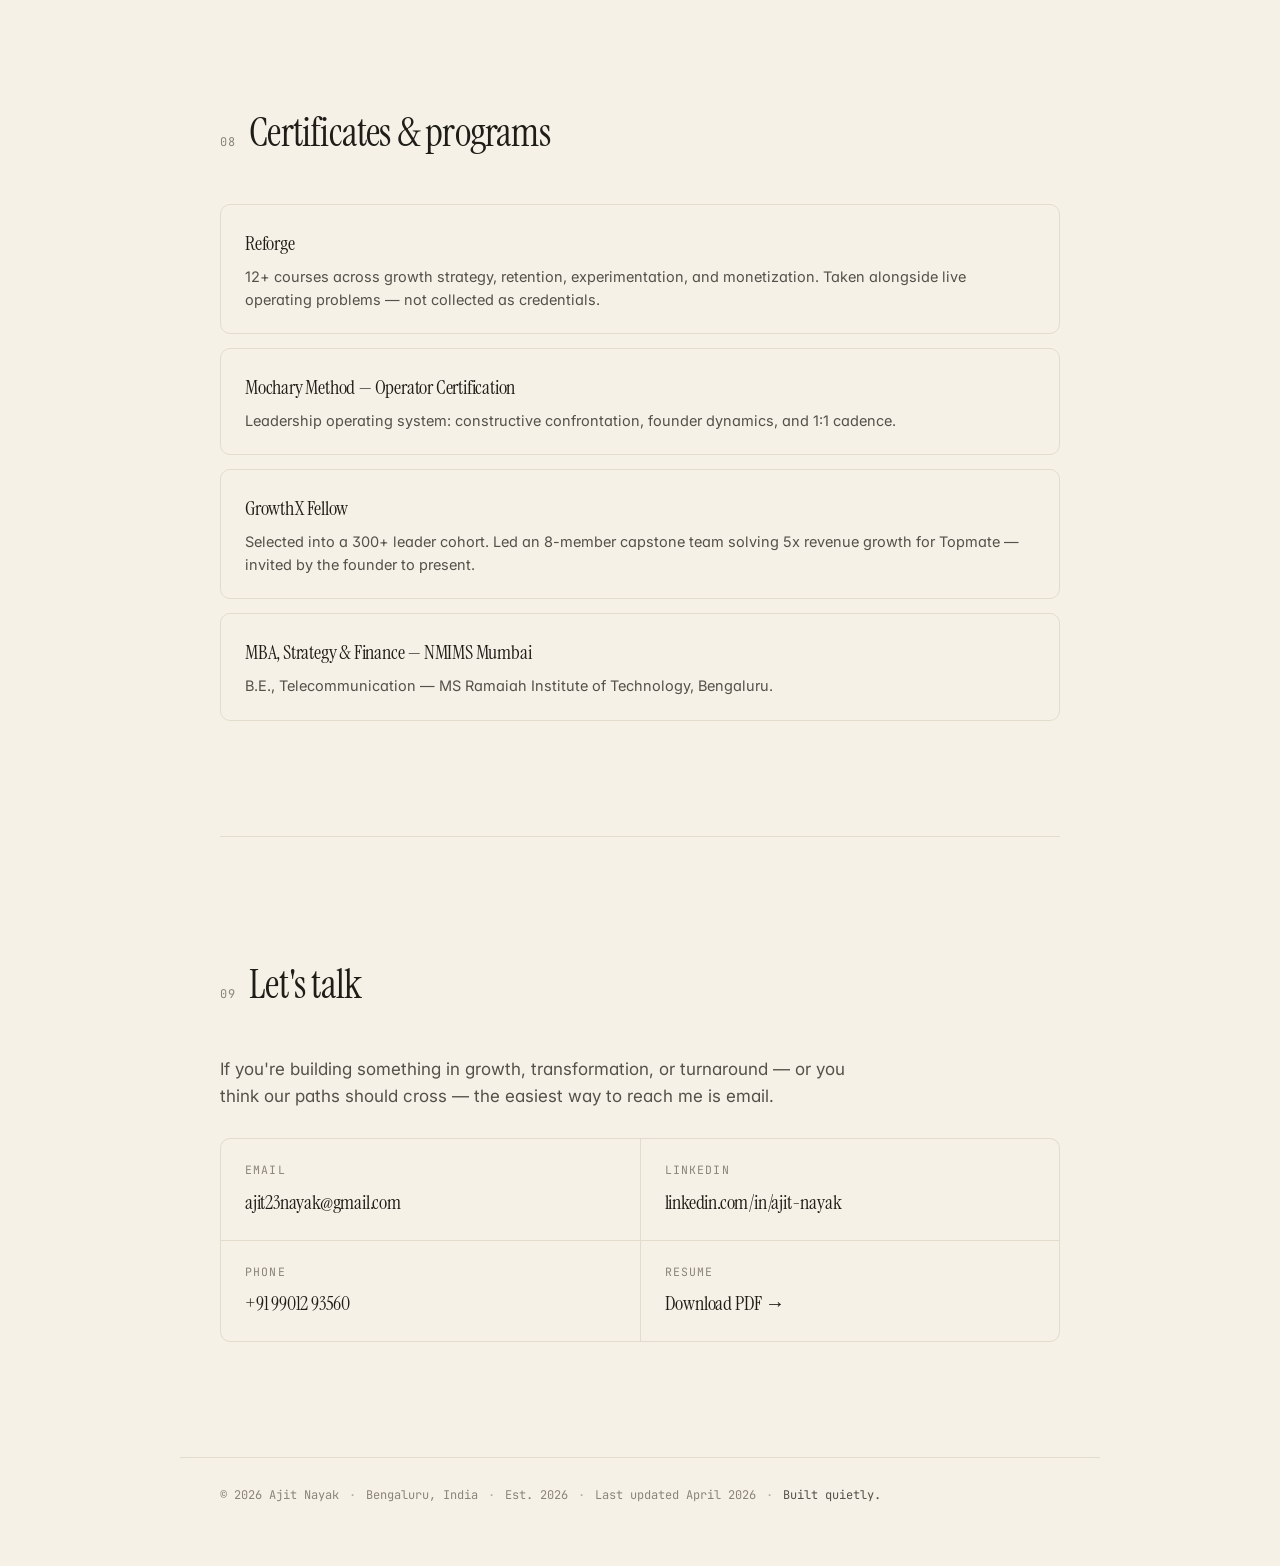
==== commit b8e1ab08: "Add live link for Project Wingman" ====
--- a/index.html
+++ b/index.html
@@ -141,7 +141,7 @@
     <div class="bw-grid">
       <article class="bw-card">
         <div class="bw-head">
-          <span class="bw-tag">In build</span>
+          <span class="bw-tag bw-live">Live · In build</span>
           <h3>Project Wingman</h3>
           <p class="bw-pitch">An AI Chief of Staff for Series A founders — the one who compresses the cognitive load.</p>
         </div>
@@ -152,6 +152,7 @@
         </ul>
         <div class="bw-foot">
           <span class="bw-stack">Next.js · Convex · Claude API · Gmail / Slack ingestion</span>
+          <a class="bw-link" href="https://project-wingman-pi.vercel.app" target="_blank" rel="noopener">See it →</a>
         </div>
       </article>
 
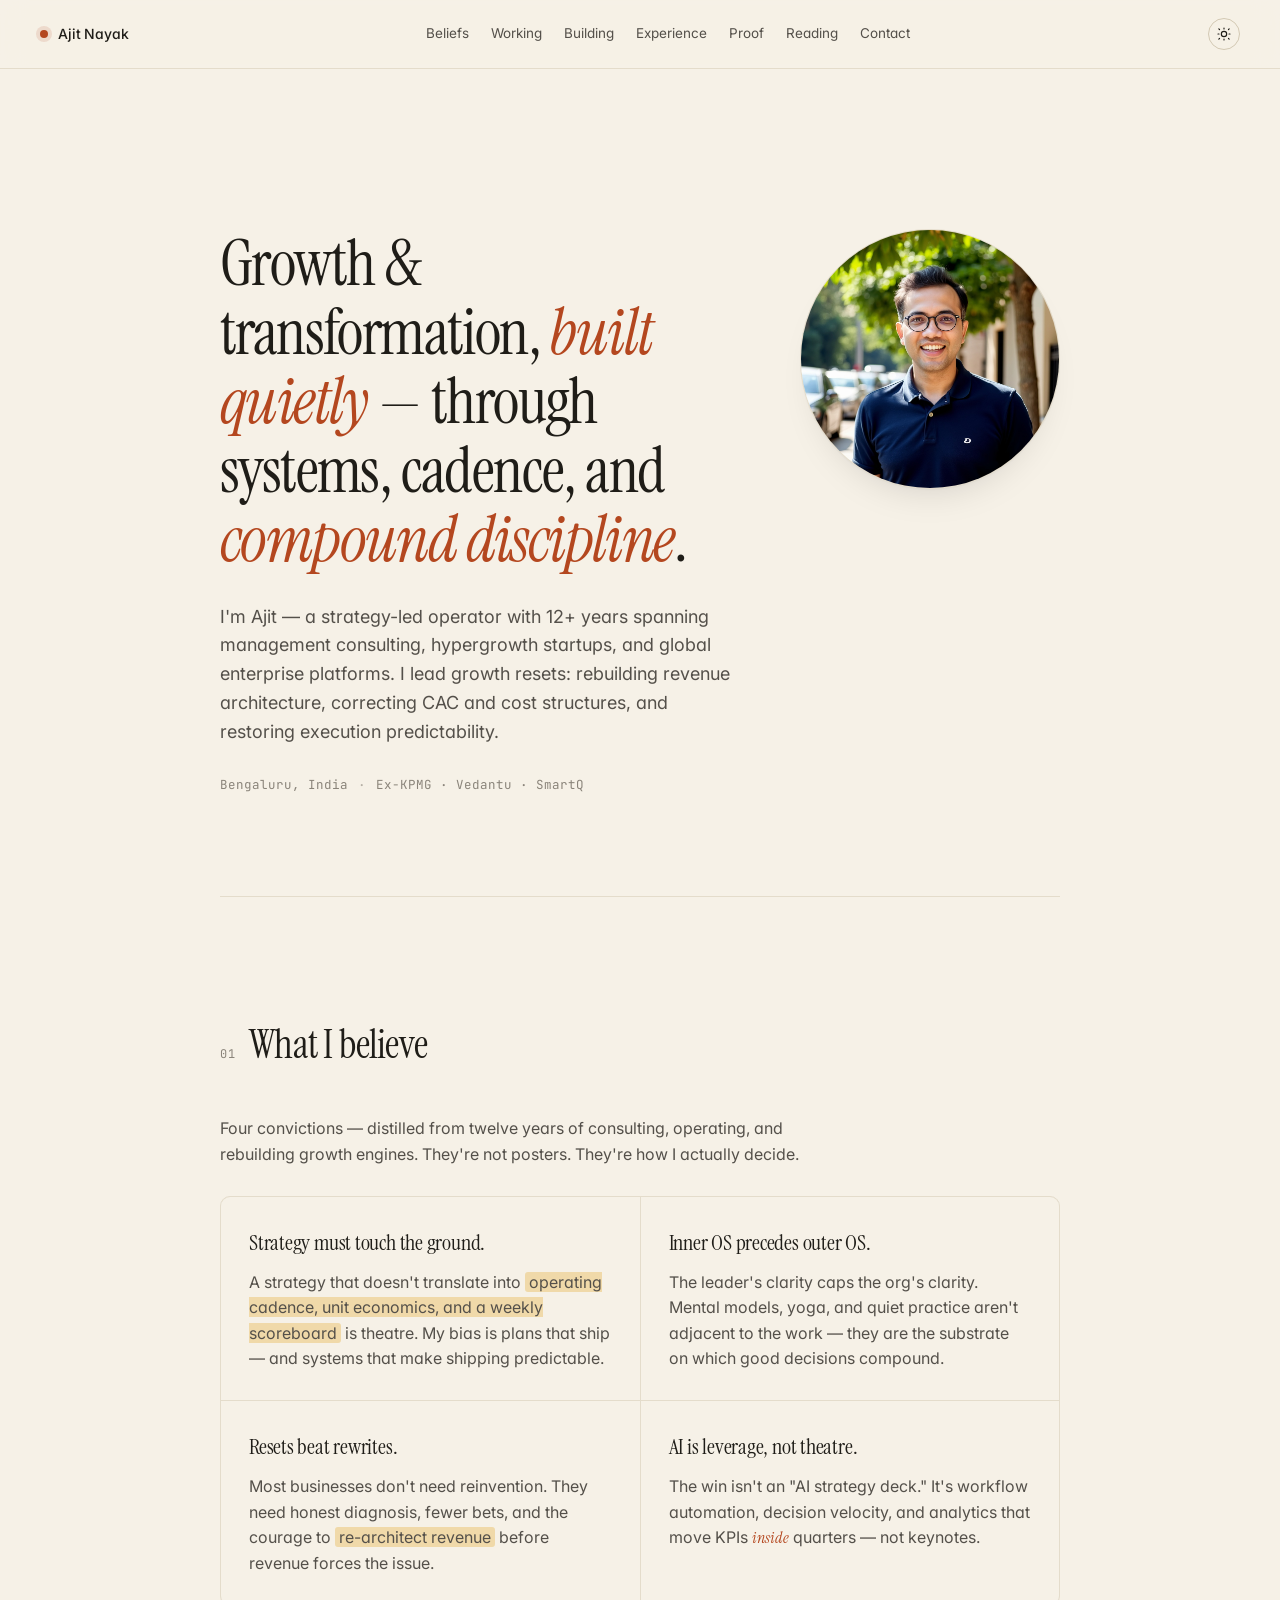
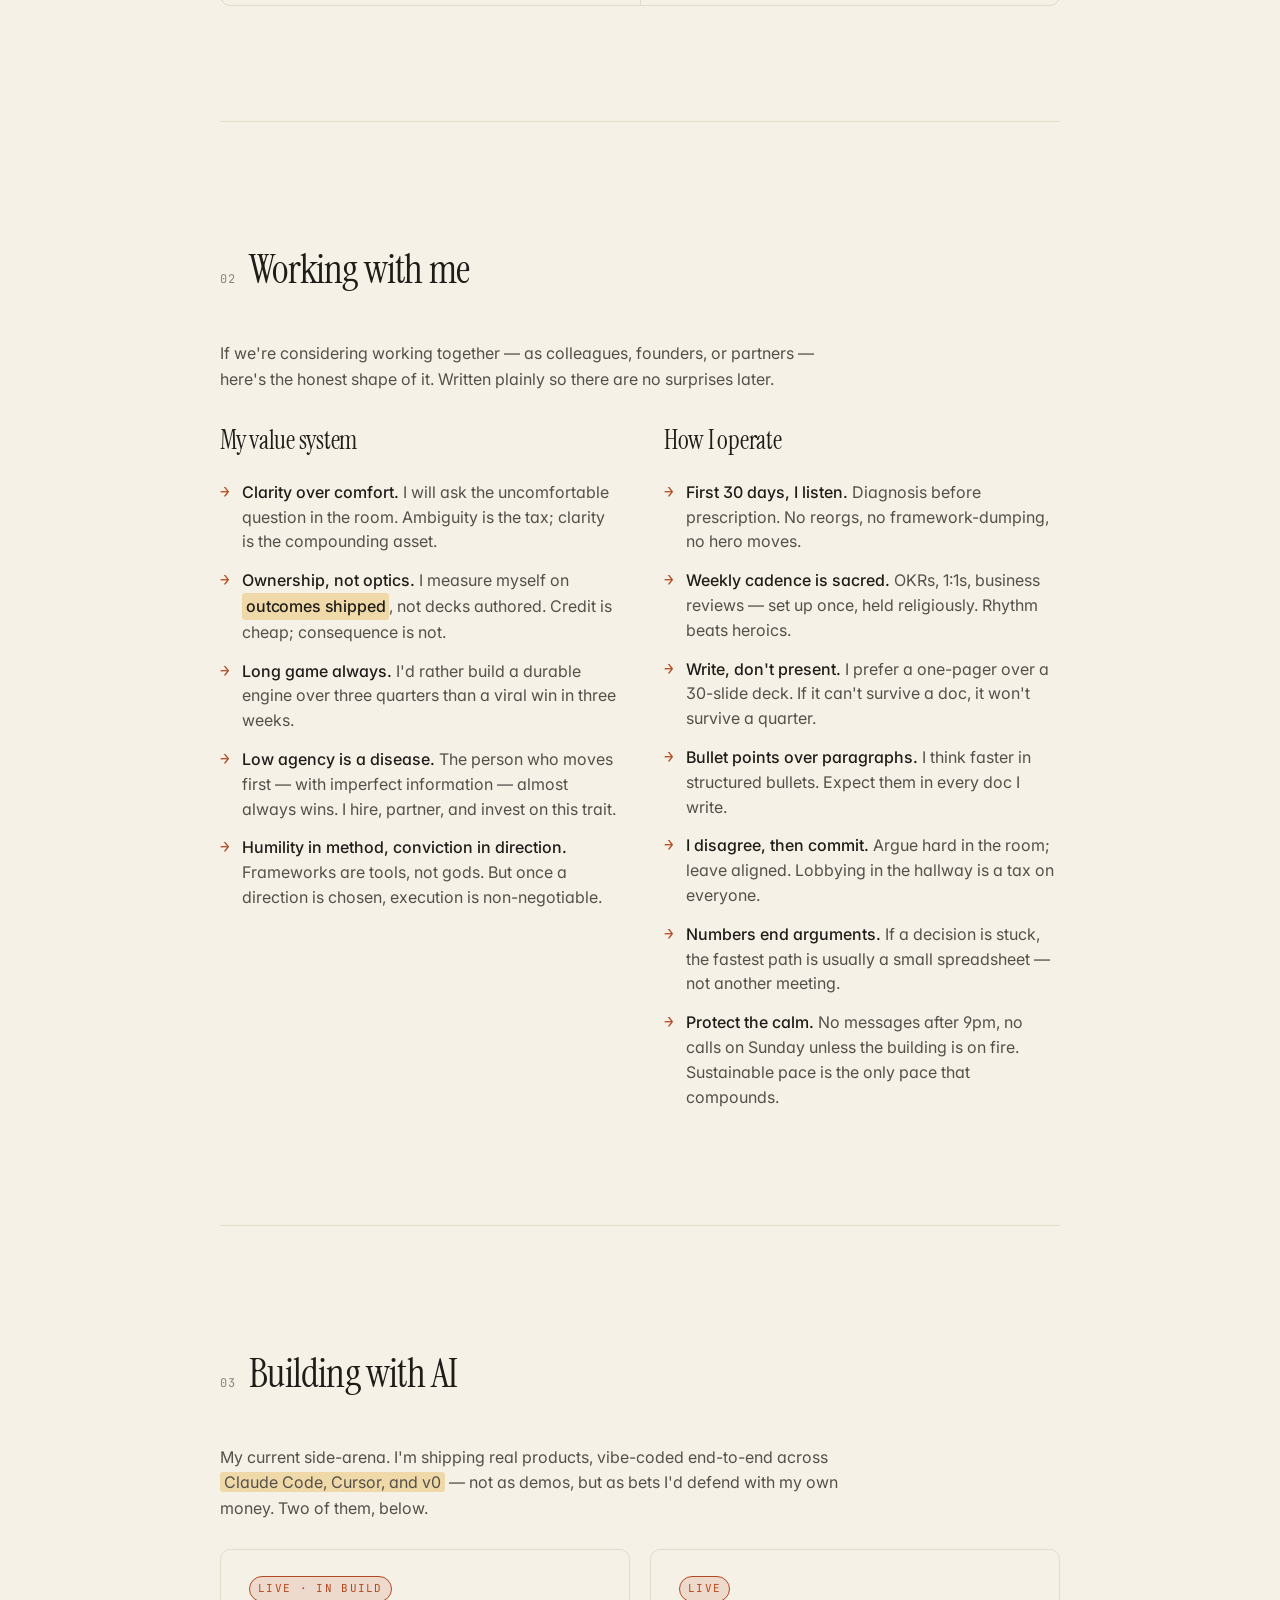
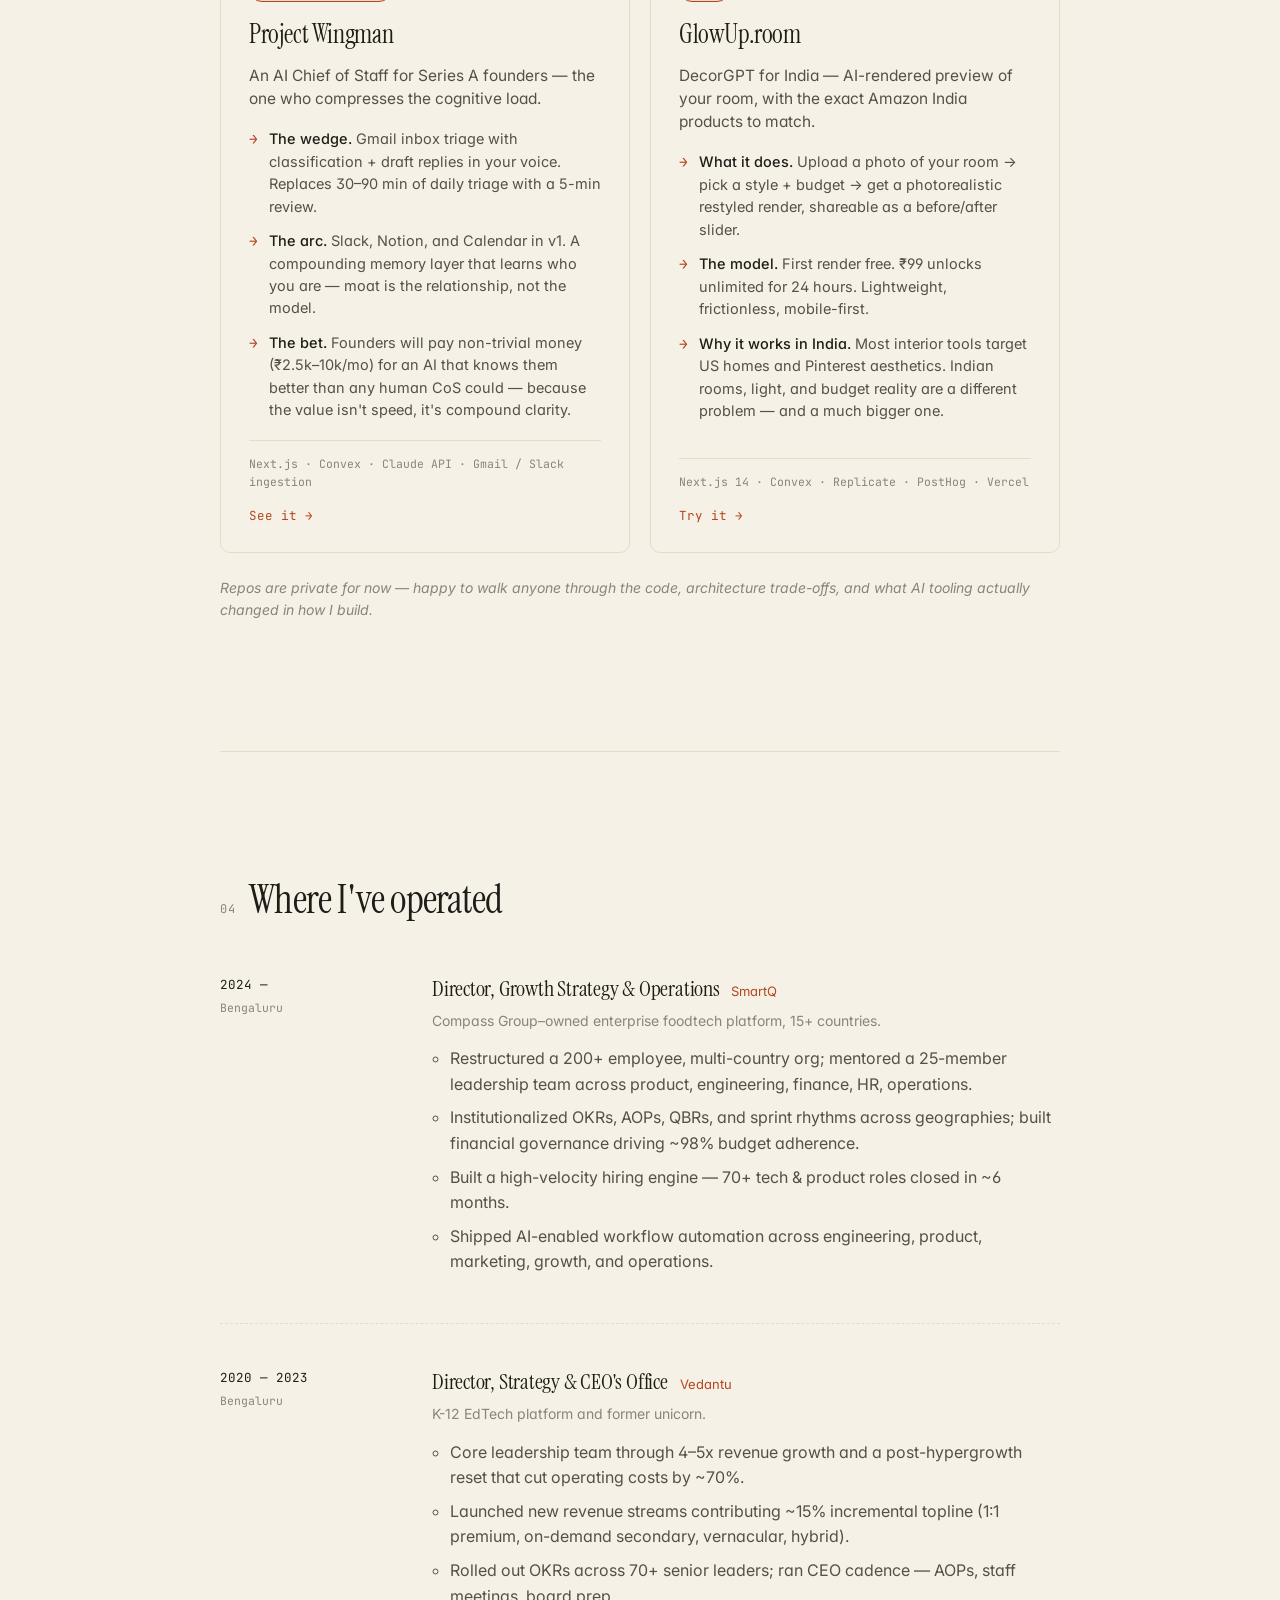
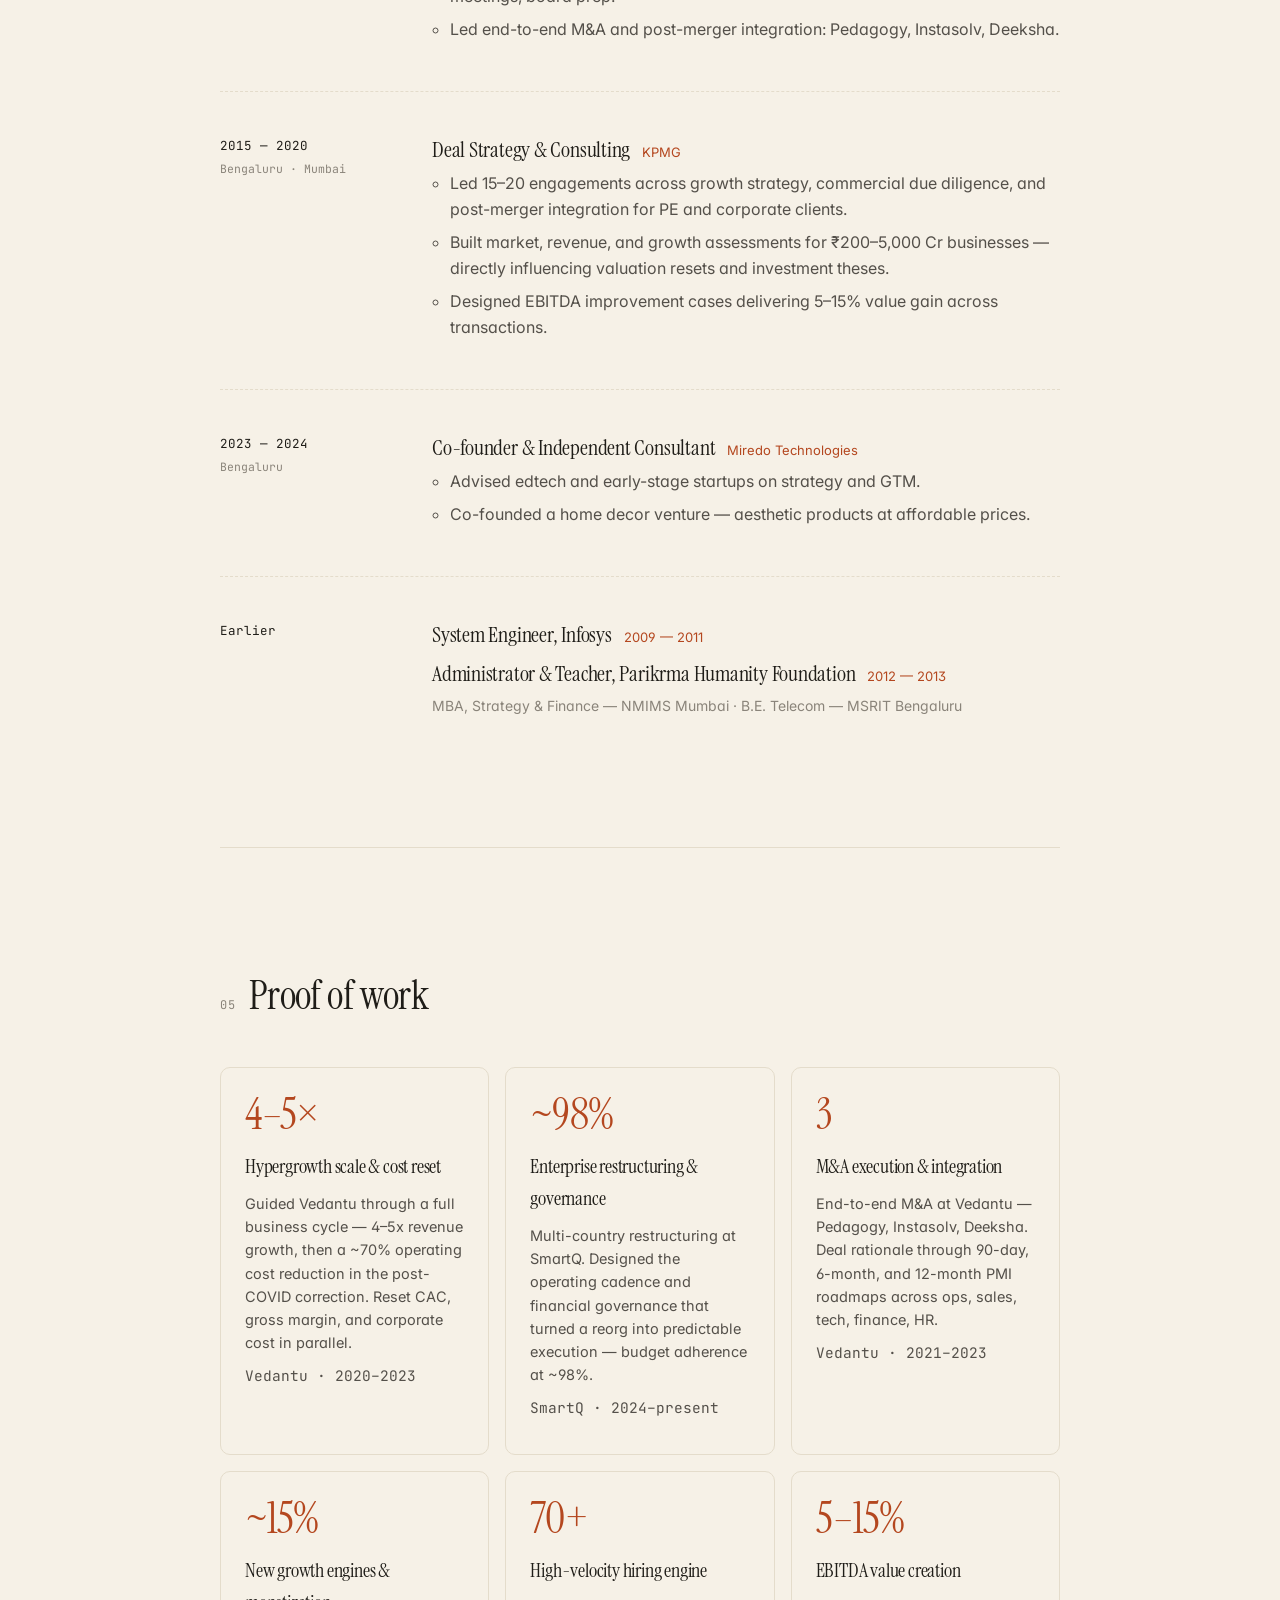
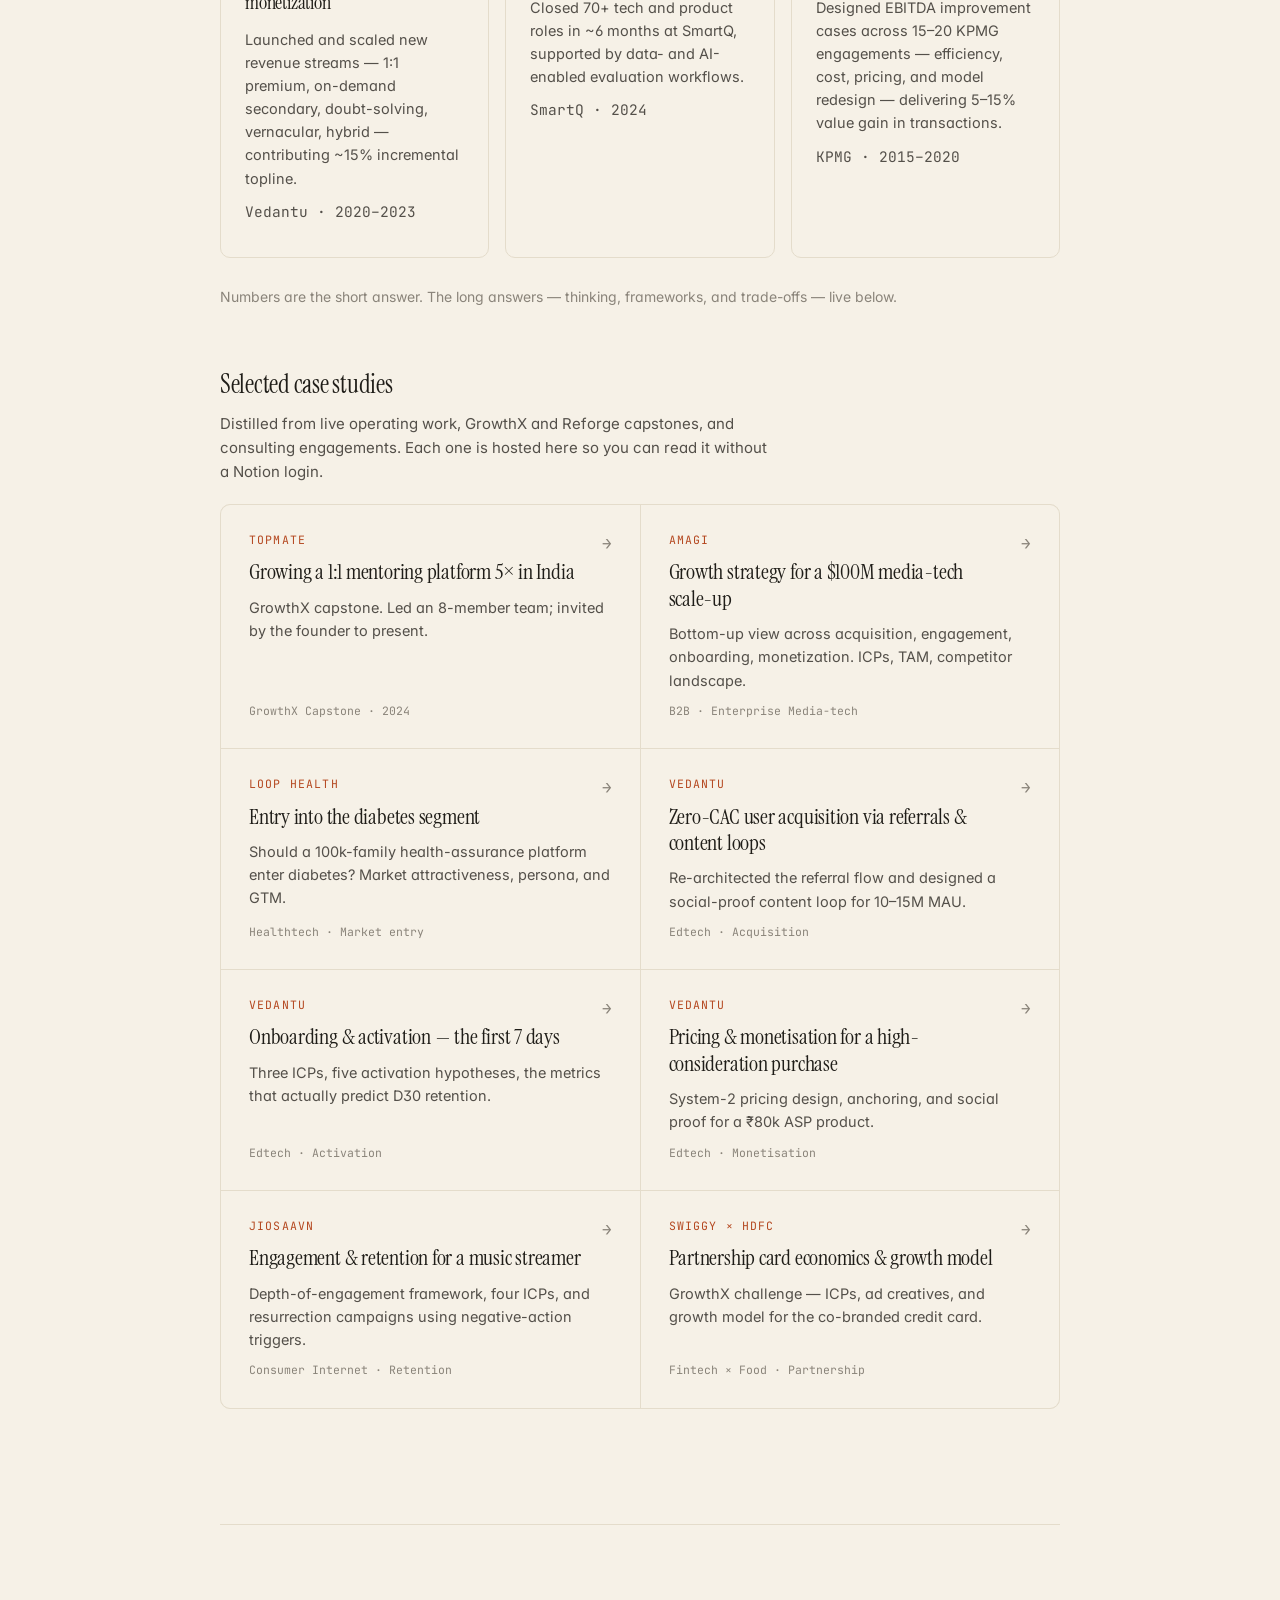
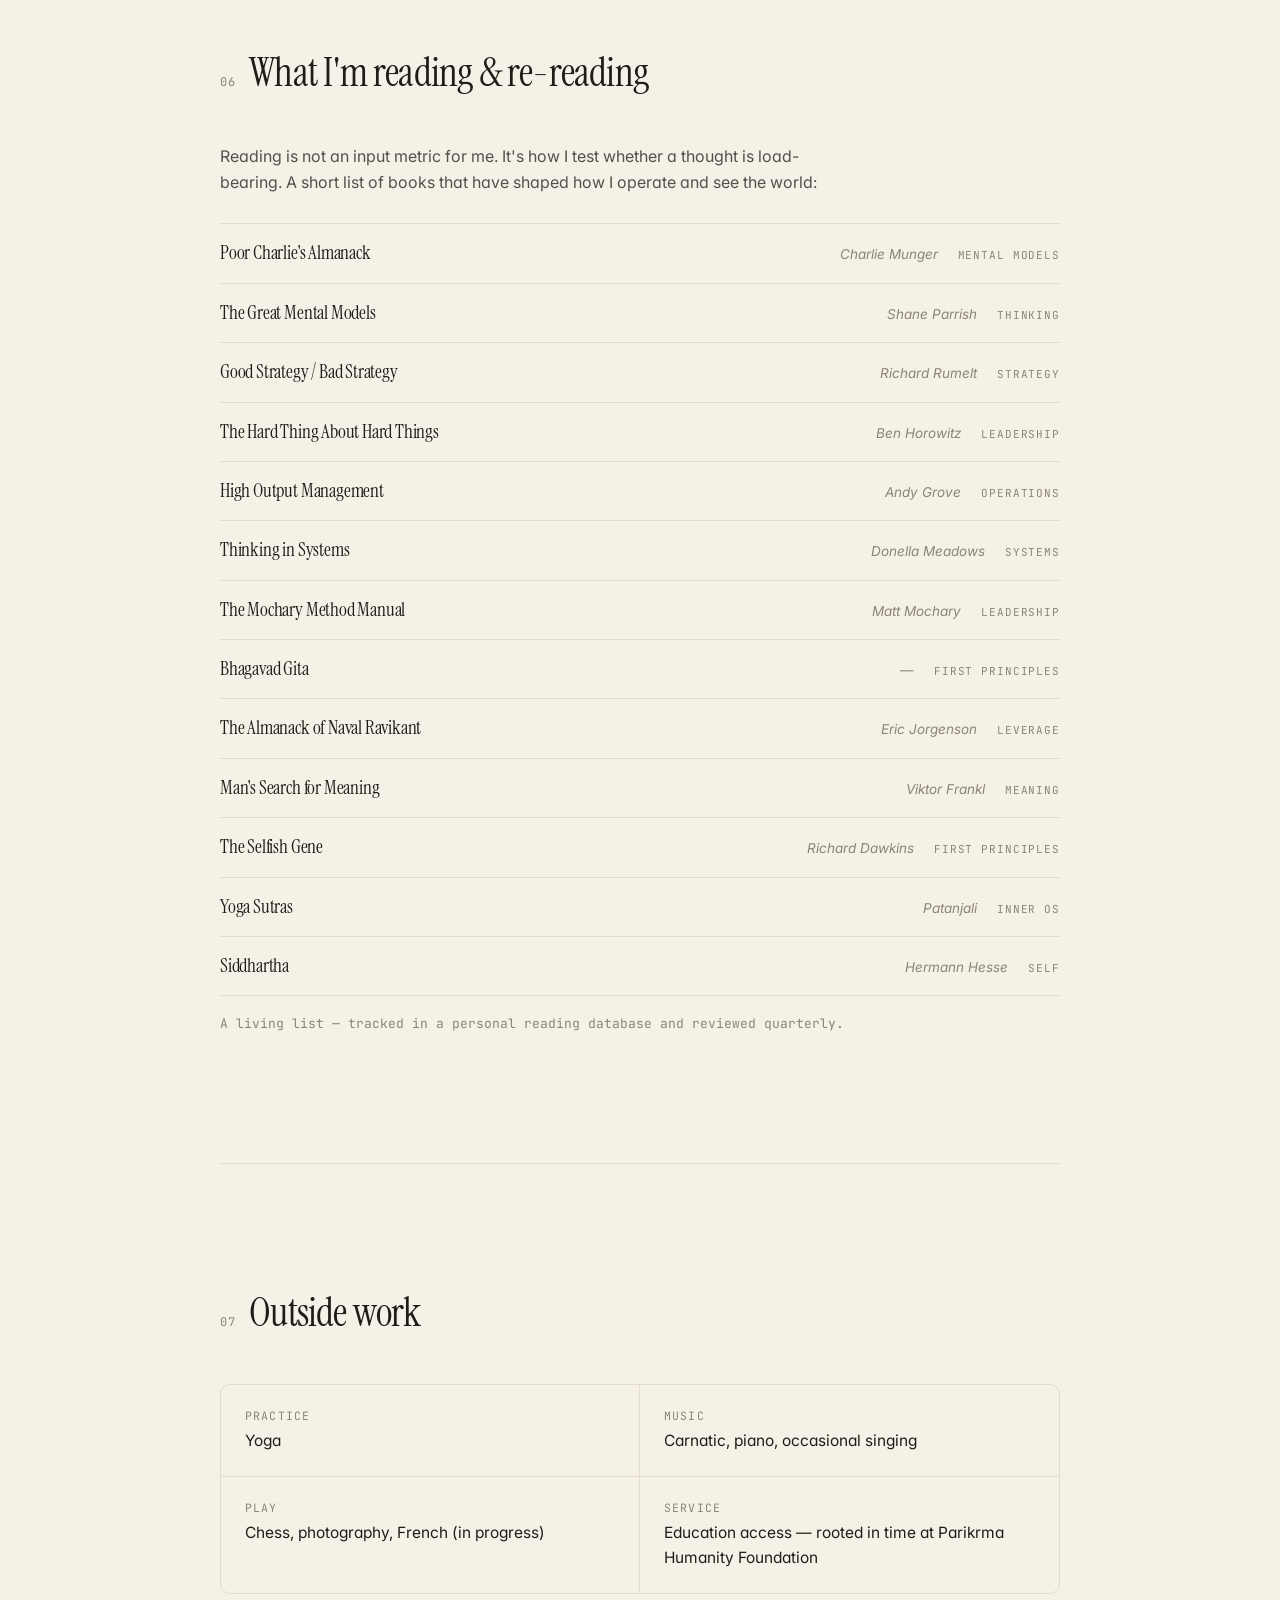
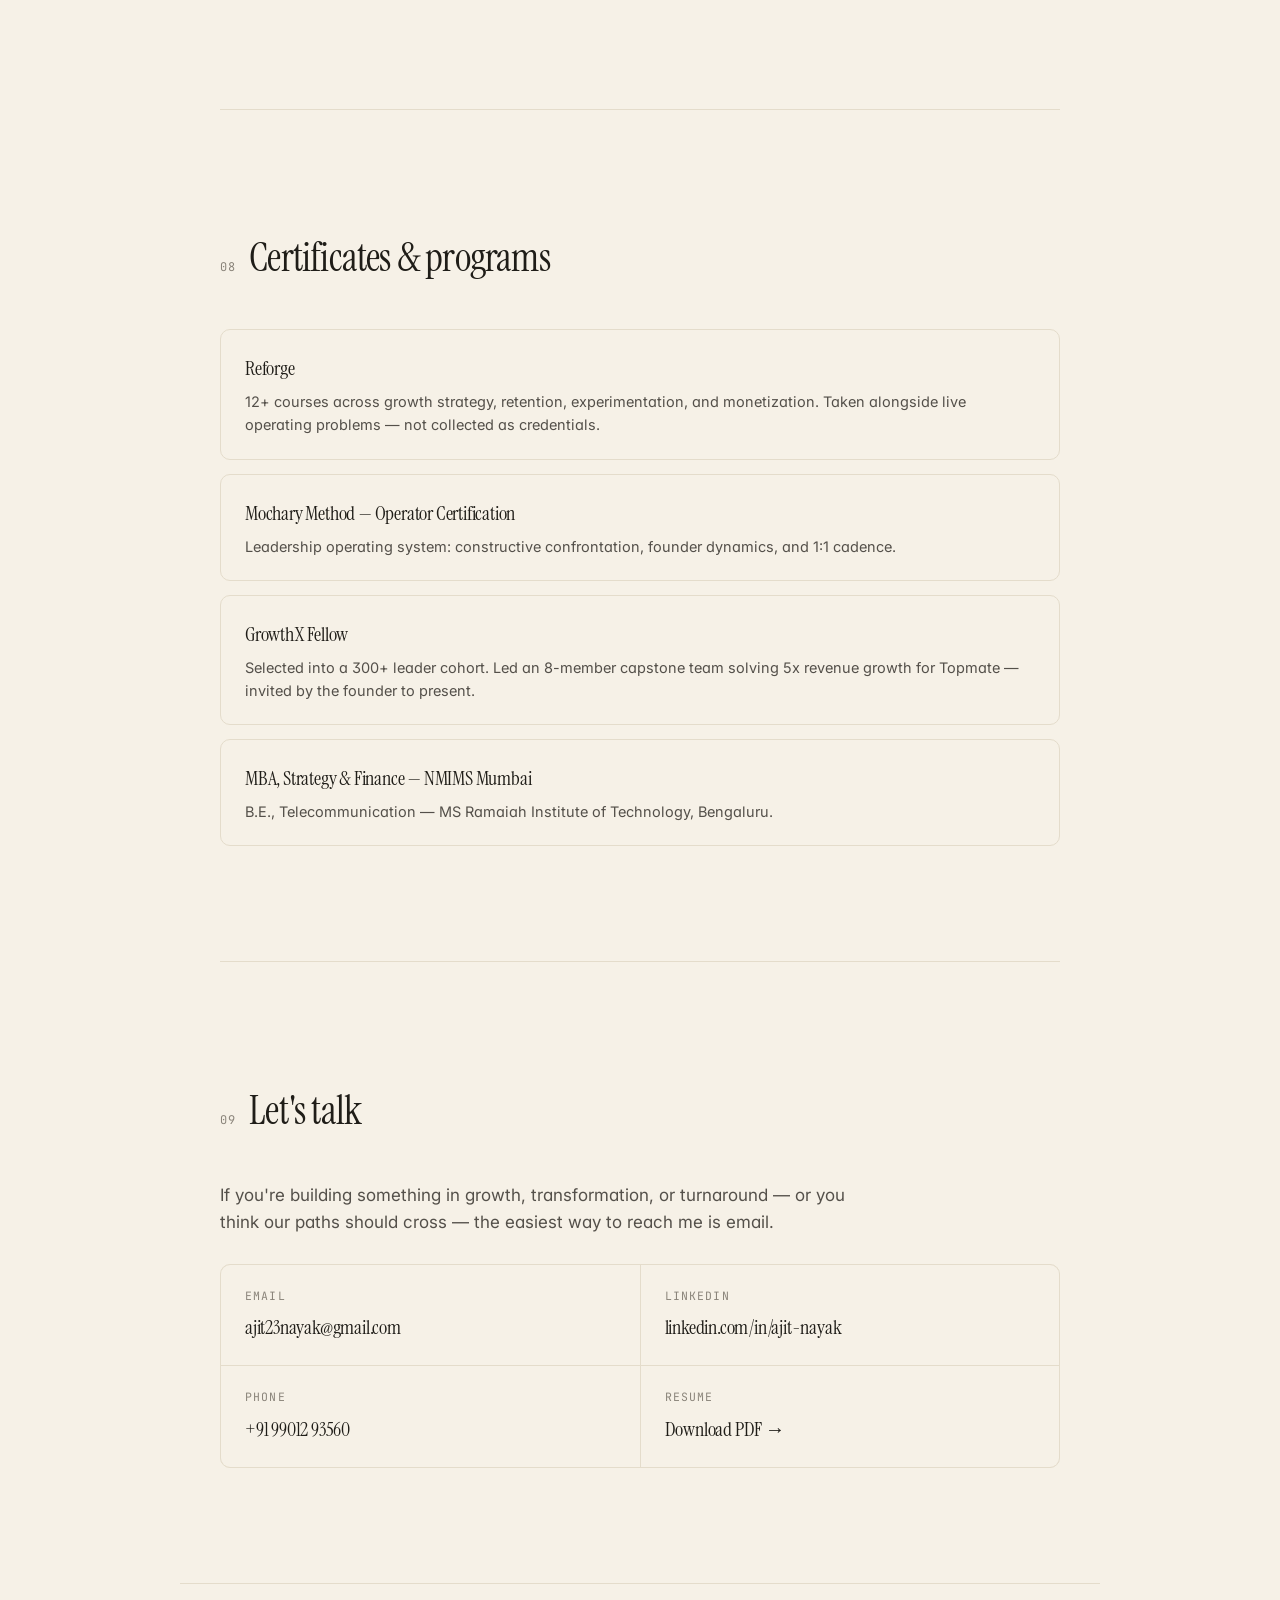
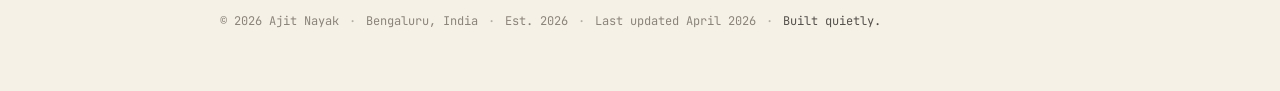
==== commit a6c5ba31: "Remove hero eyebrow; update reading list (add Frankl, Dawkins, Patanjali, Hesse; remove Sadhguru)" ====
--- a/index.html
+++ b/index.html
@@ -45,7 +45,6 @@
   <section class="hero">
     <div class="hero-inner">
       <div class="hero-copy">
-        <p class="eyebrow"><span class="dot"></span> Available for the next arena</p>
         <h1 class="display">
           Growth & transformation, <em>built quietly</em> — through systems, cadence, and <em>compound discipline</em>.
         </h1>
@@ -375,11 +374,14 @@
       <li><span class="b-title">Good Strategy / Bad Strategy</span> <span class="b-author">Richard Rumelt</span> <span class="b-tag">strategy</span></li>
       <li><span class="b-title">The Hard Thing About Hard Things</span> <span class="b-author">Ben Horowitz</span> <span class="b-tag">leadership</span></li>
       <li><span class="b-title">High Output Management</span> <span class="b-author">Andy Grove</span> <span class="b-tag">operations</span></li>
-      <li><span class="b-title">Inner Engineering</span> <span class="b-author">Sadhguru</span> <span class="b-tag">inner OS</span></li>
       <li><span class="b-title">Thinking in Systems</span> <span class="b-author">Donella Meadows</span> <span class="b-tag">systems</span></li>
       <li><span class="b-title">The Mochary Method Manual</span> <span class="b-author">Matt Mochary</span> <span class="b-tag">leadership</span></li>
       <li><span class="b-title">Bhagavad Gita</span> <span class="b-author">—</span> <span class="b-tag">first principles</span></li>
       <li><span class="b-title">The Almanack of Naval Ravikant</span> <span class="b-author">Eric Jorgenson</span> <span class="b-tag">leverage</span></li>
+      <li><span class="b-title">Man's Search for Meaning</span> <span class="b-author">Viktor Frankl</span> <span class="b-tag">meaning</span></li>
+      <li><span class="b-title">The Selfish Gene</span> <span class="b-author">Richard Dawkins</span> <span class="b-tag">first principles</span></li>
+      <li><span class="b-title">Yoga Sutras</span> <span class="b-author">Patanjali</span> <span class="b-tag">inner OS</span></li>
+      <li><span class="b-title">Siddhartha</span> <span class="b-author">Hermann Hesse</span> <span class="b-tag">self</span></li>
     </ul>
     <p class="muted-note">A living list — tracked in a personal reading database and reviewed quarterly.</p>
   </section>
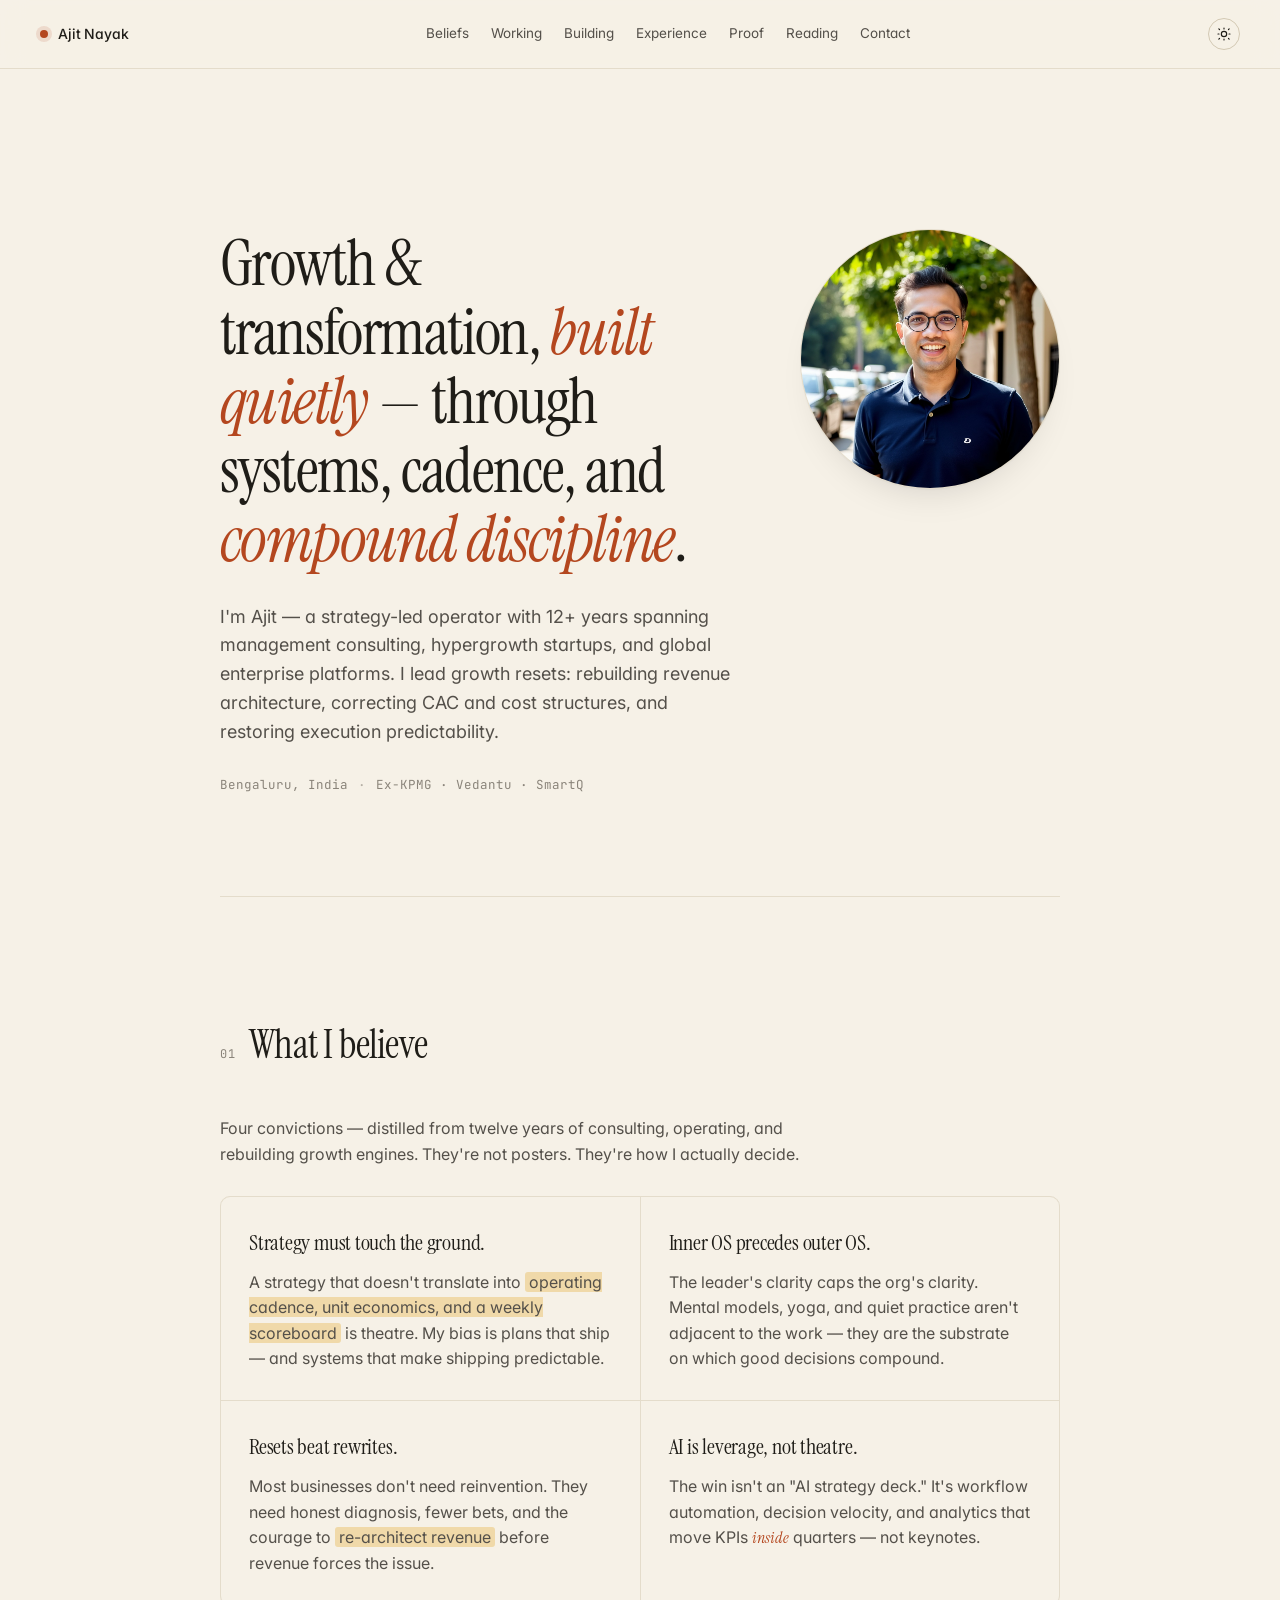
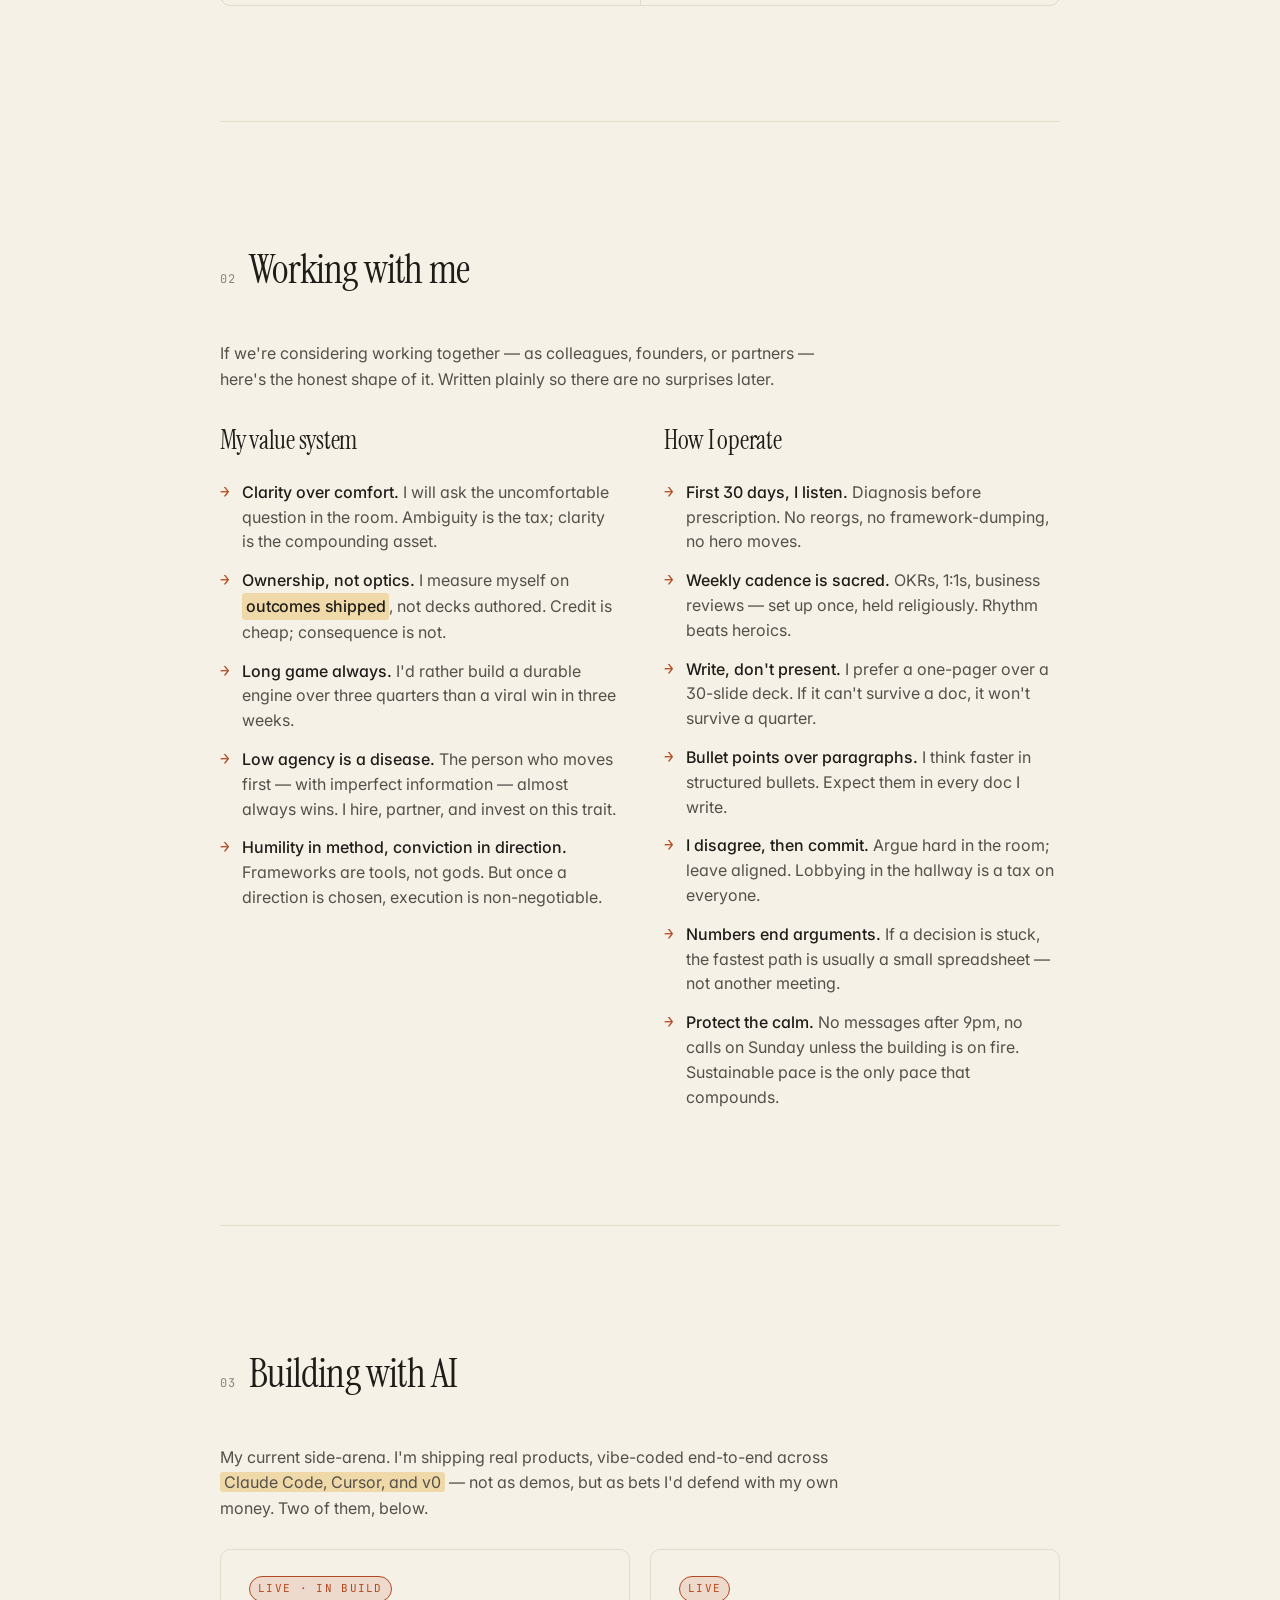
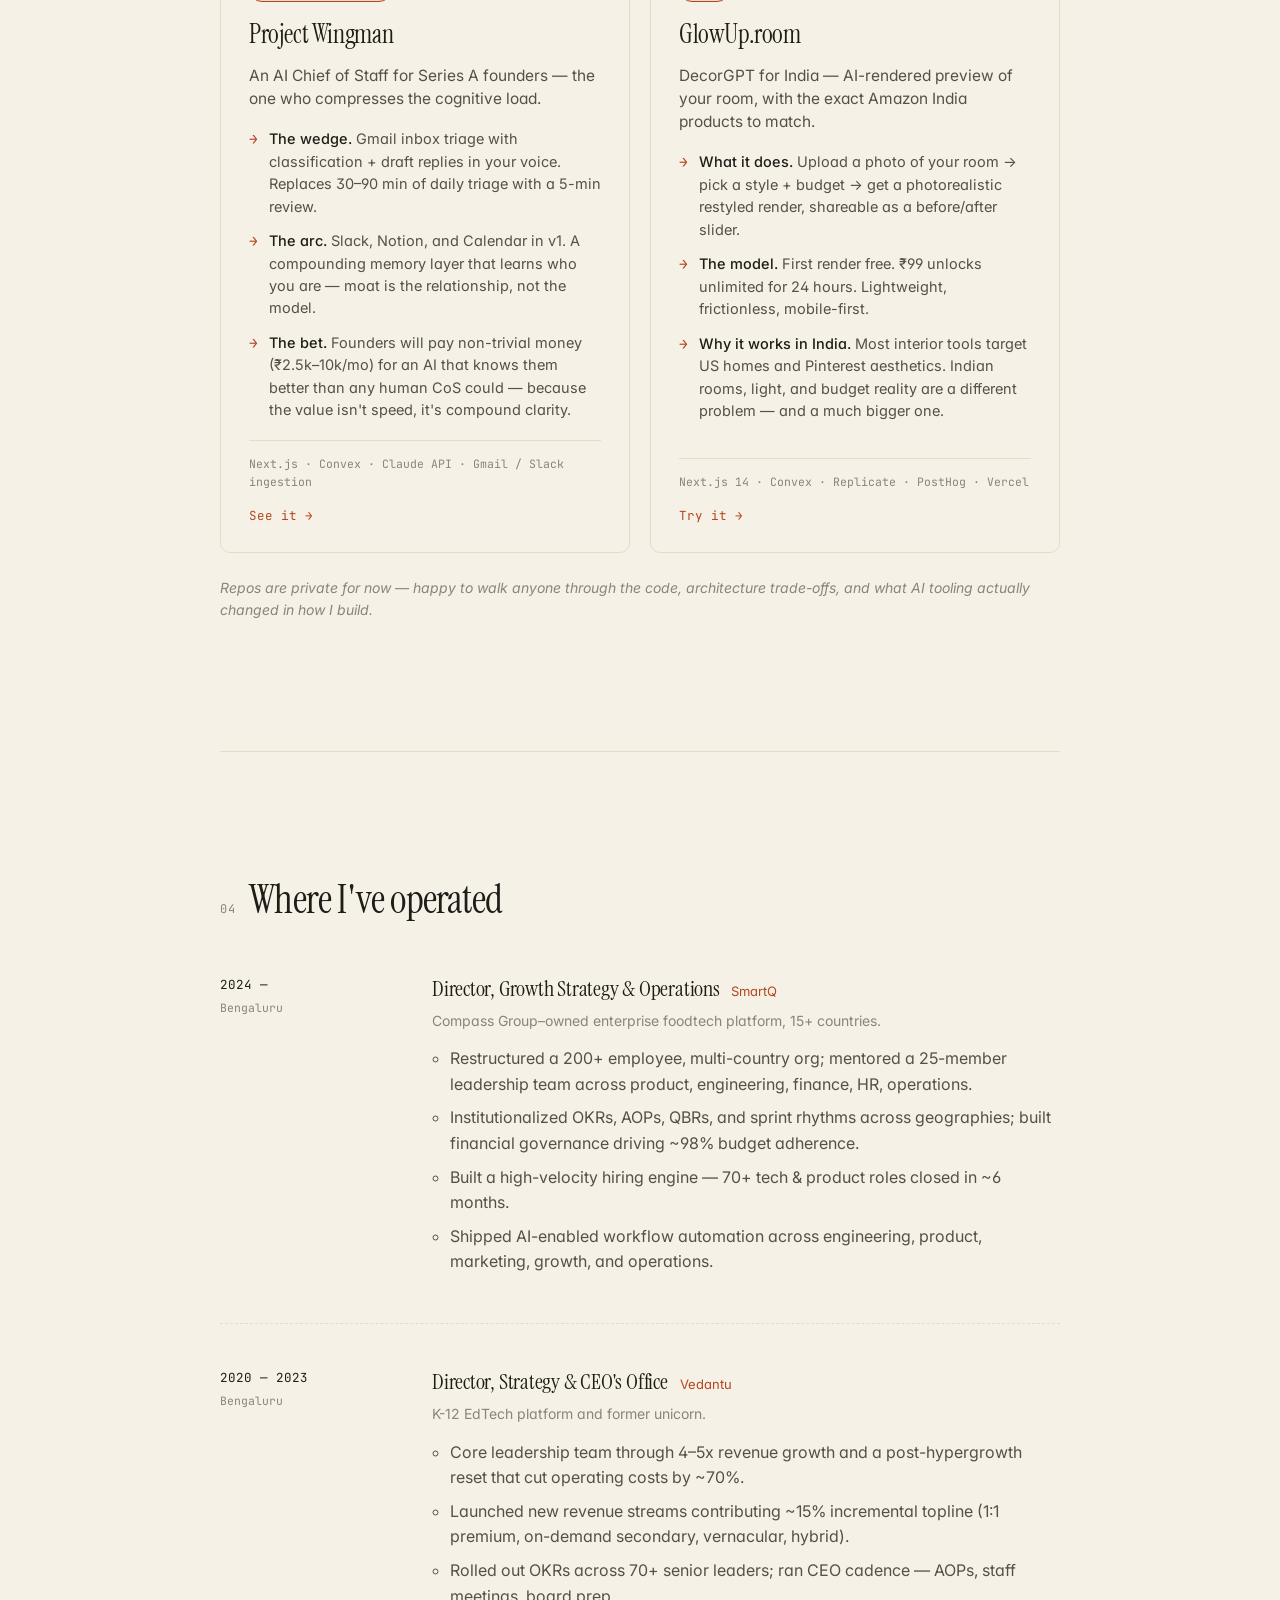
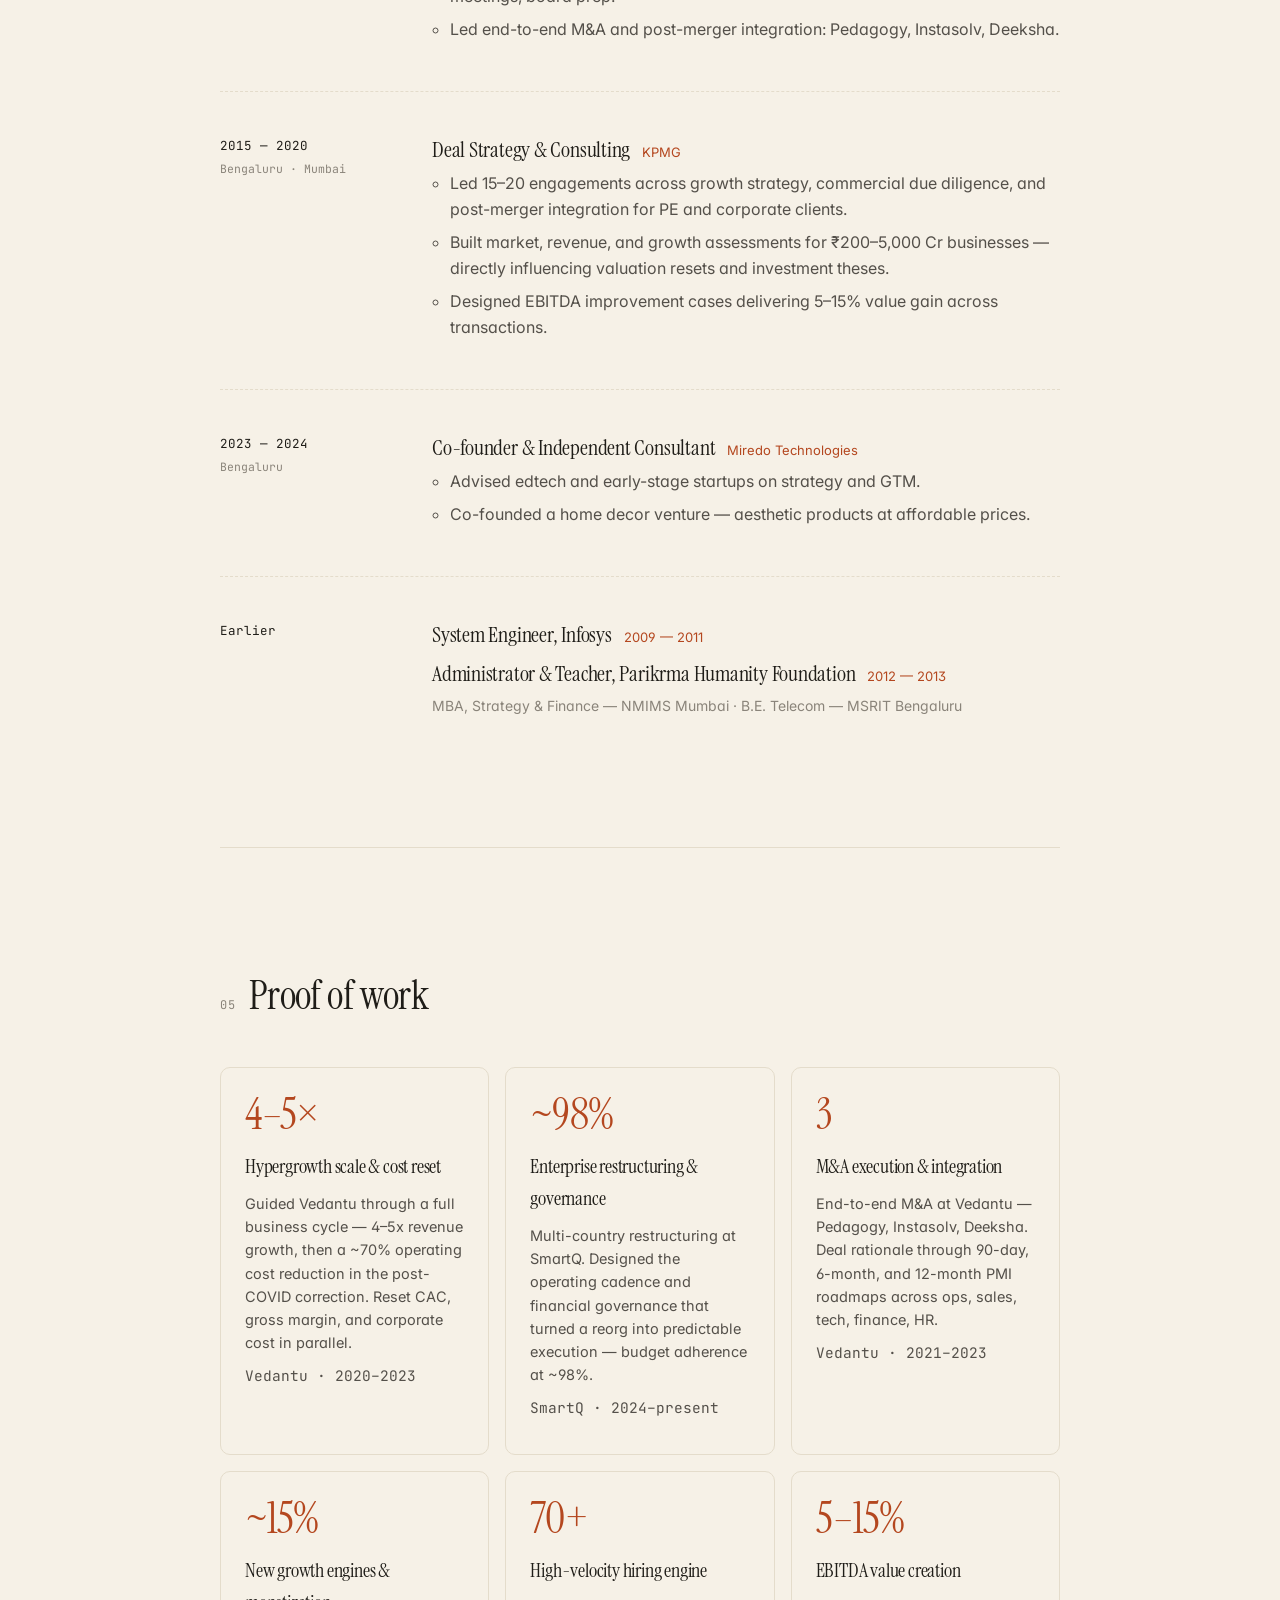
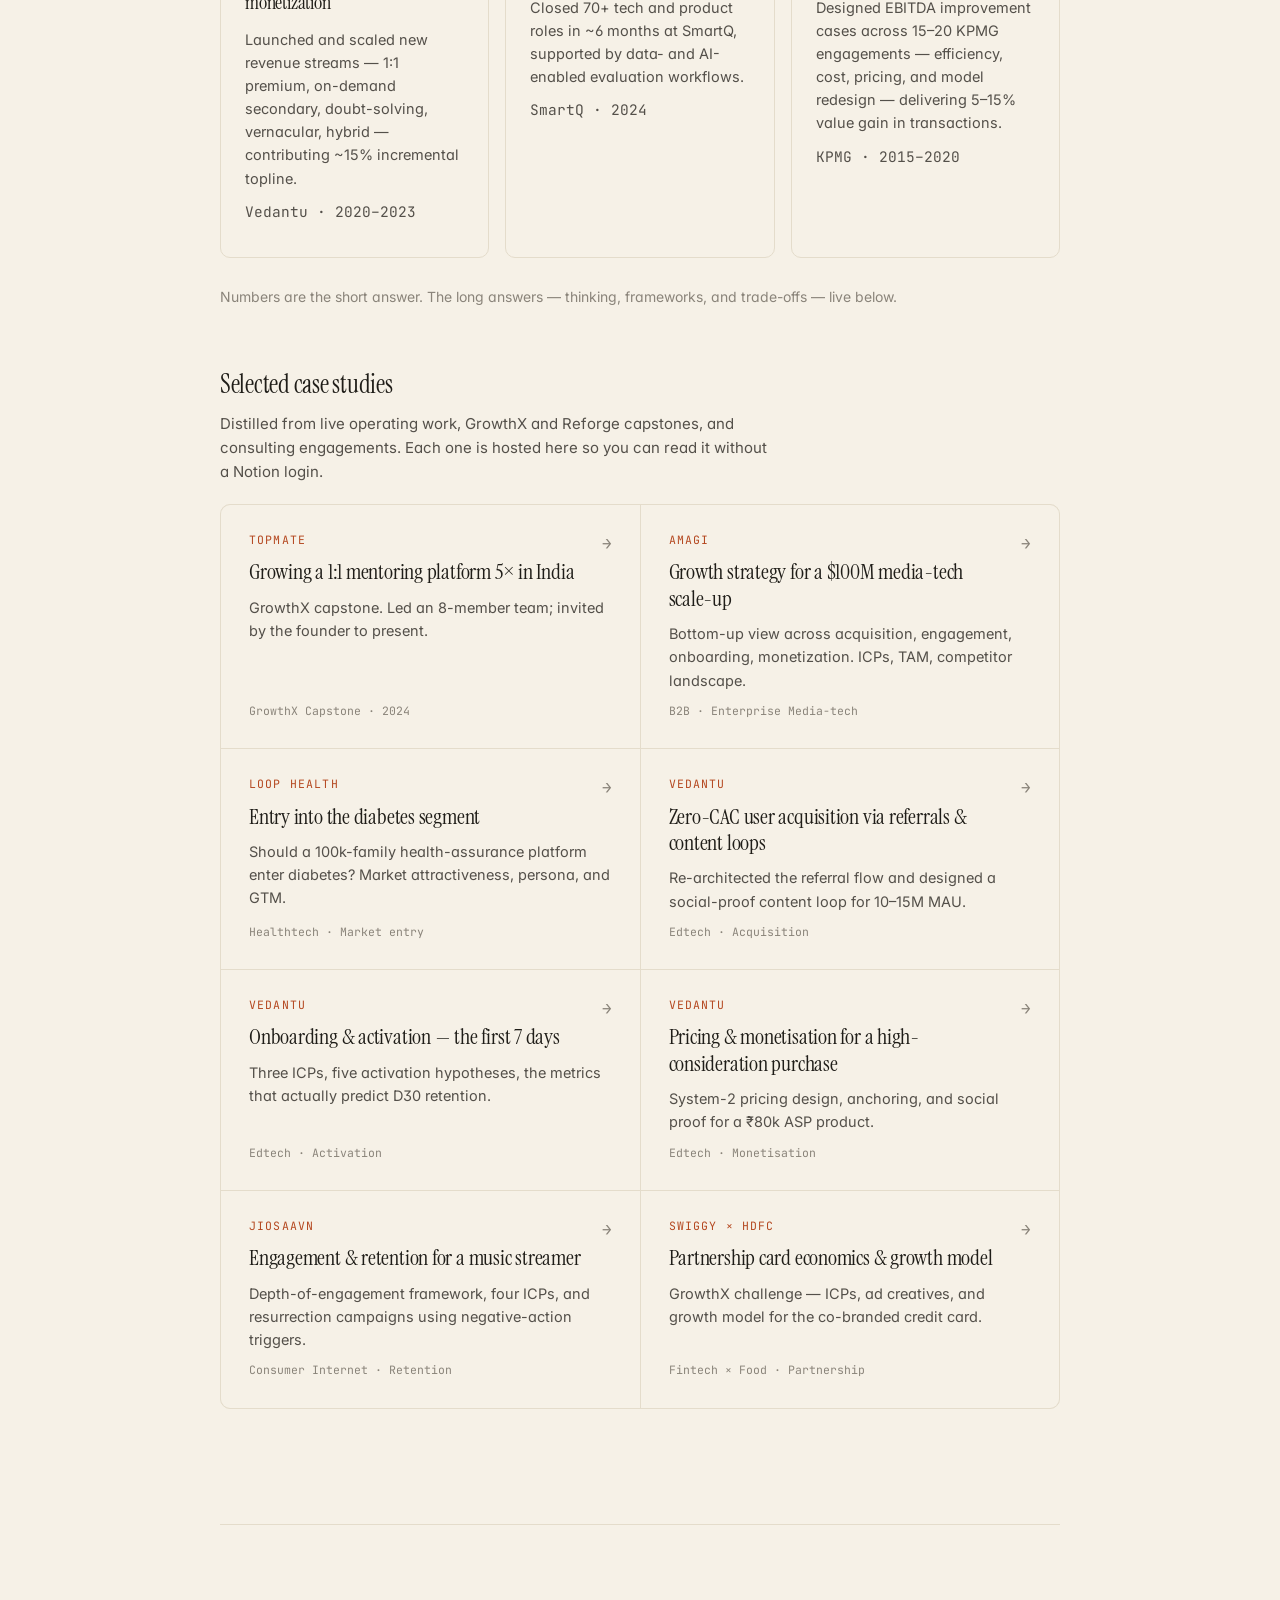
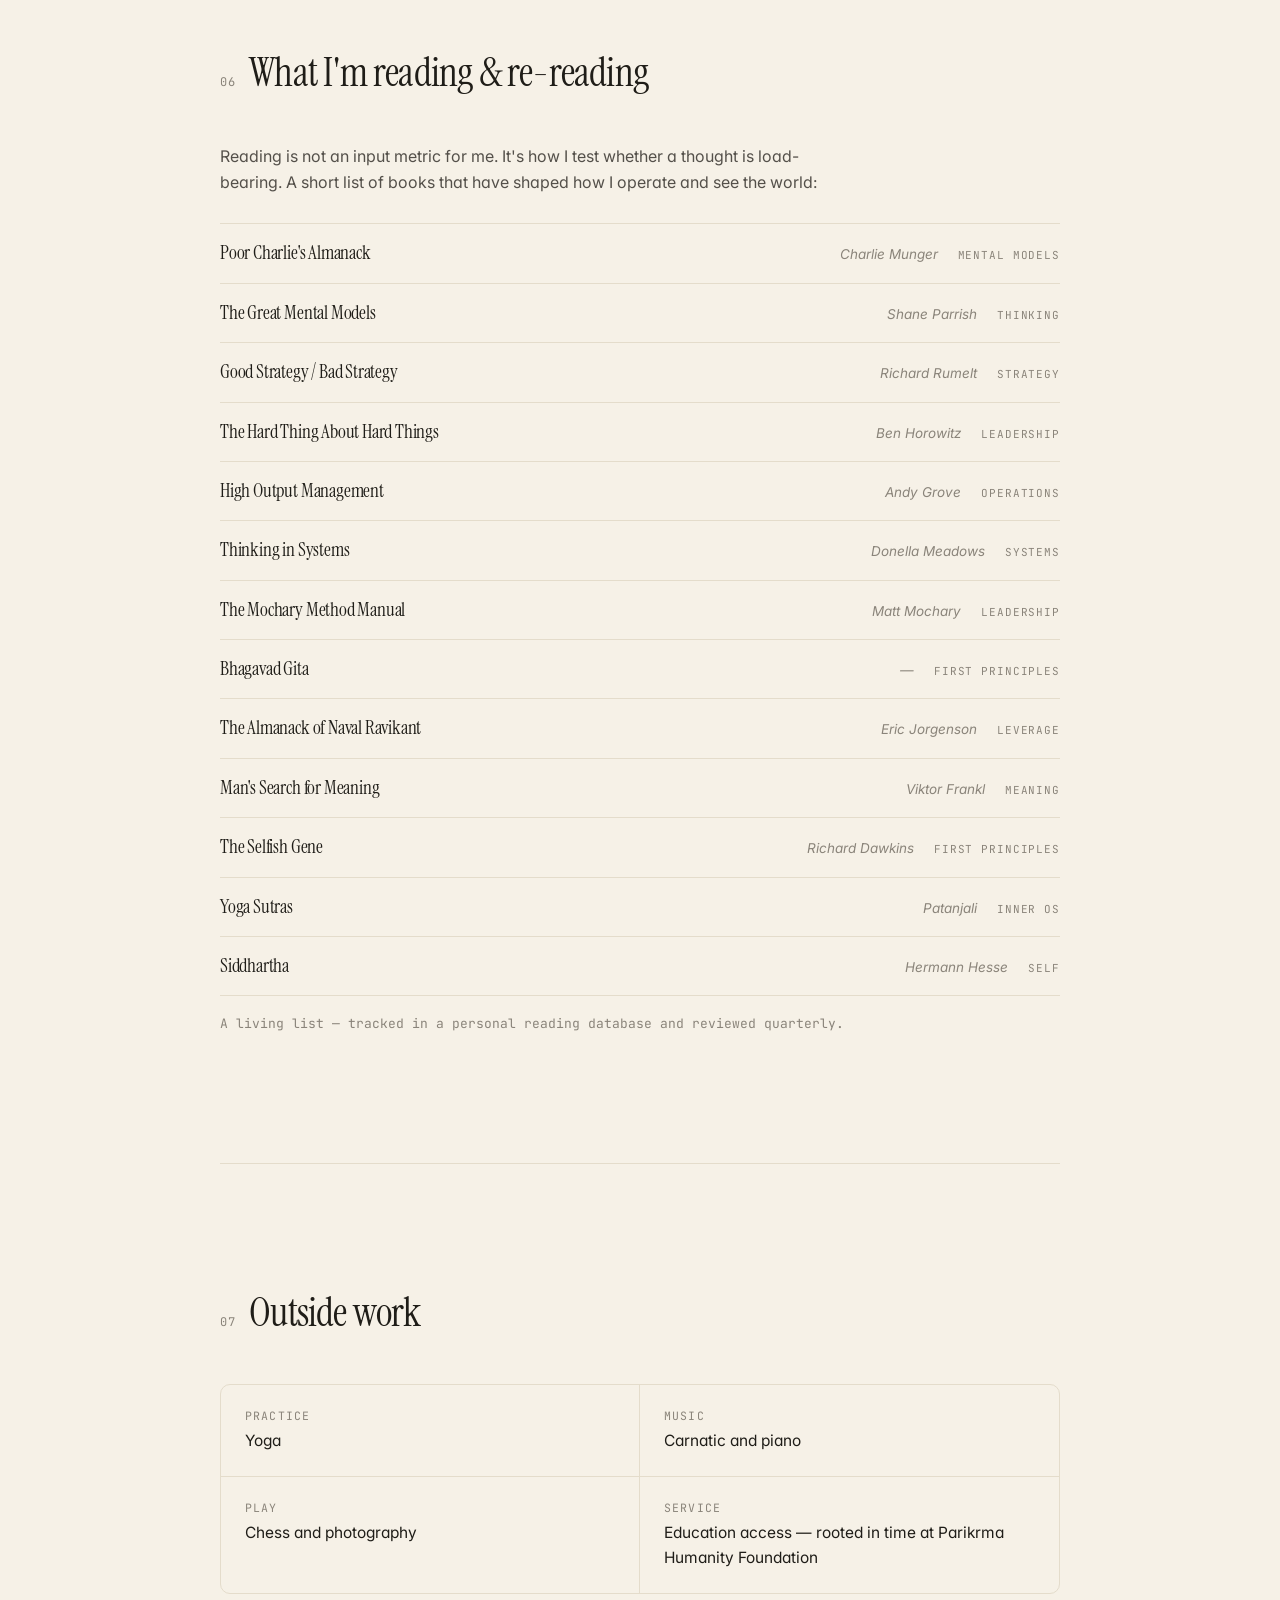
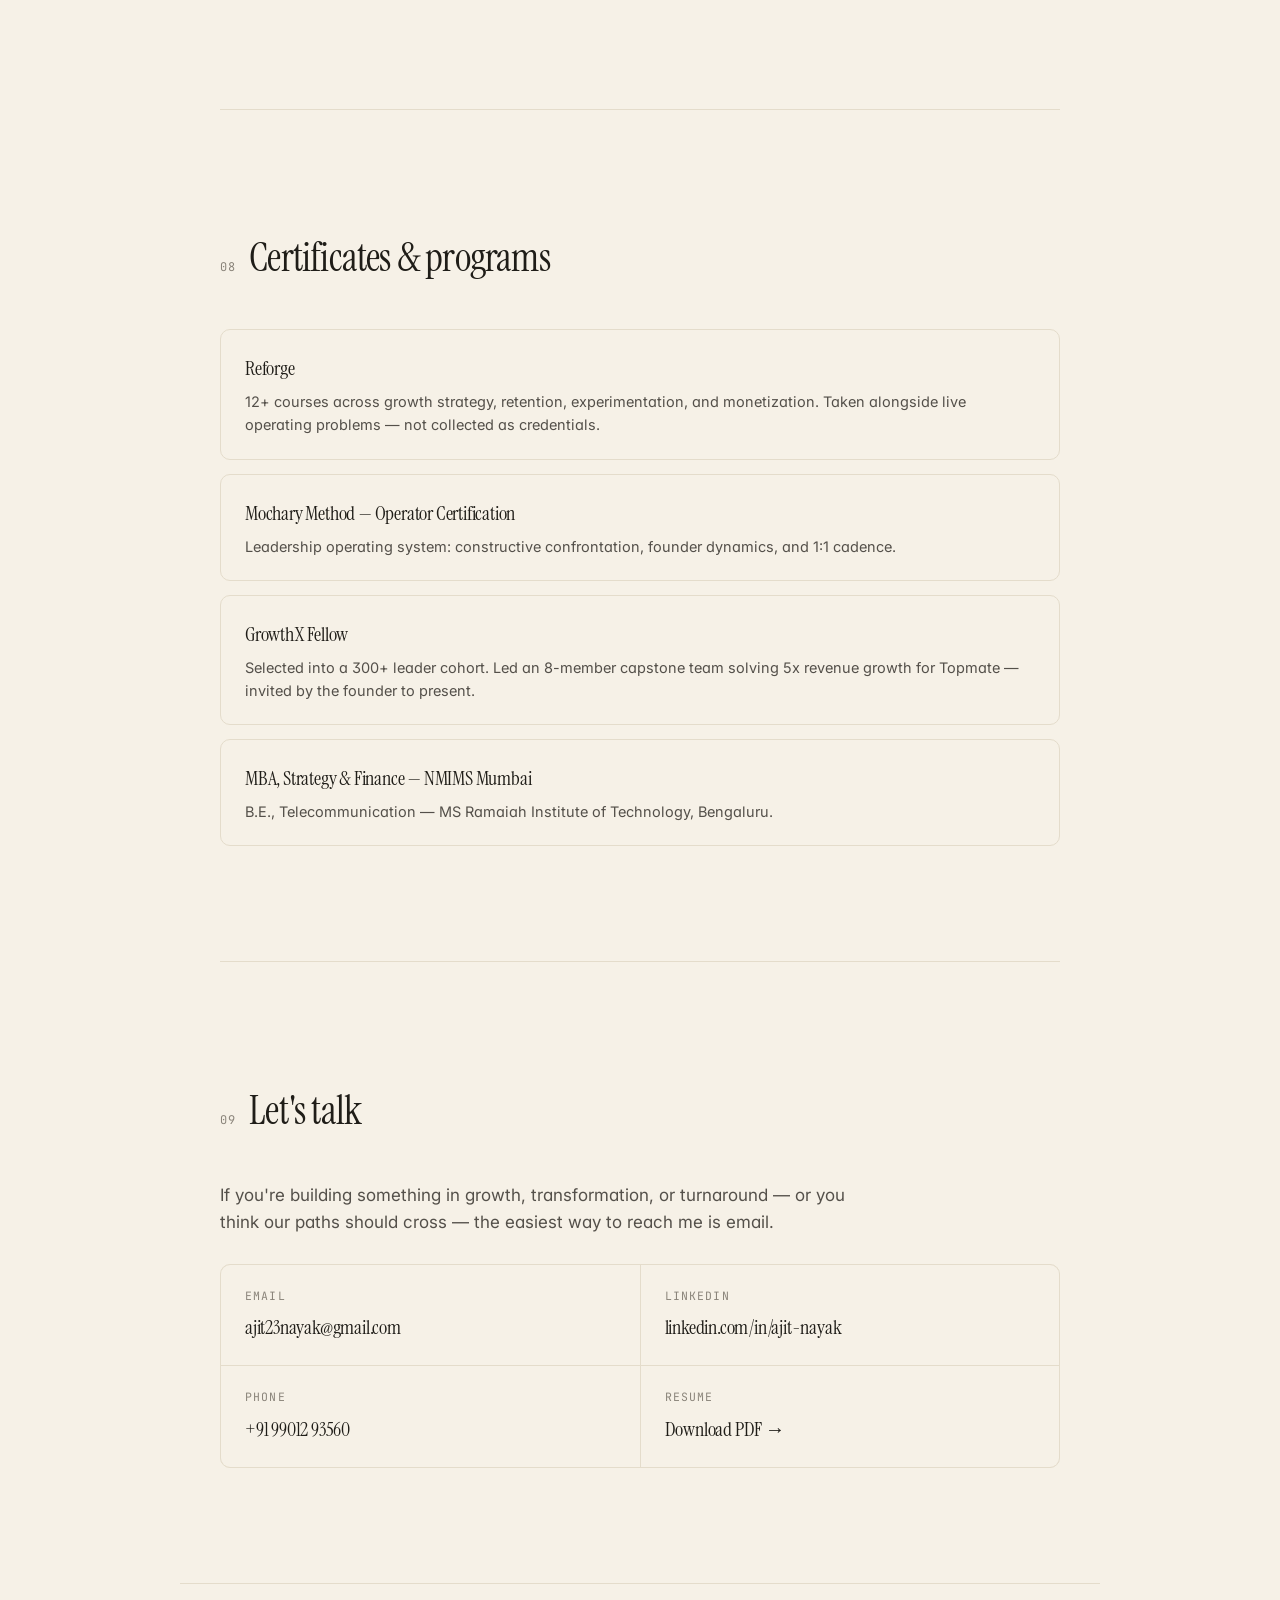
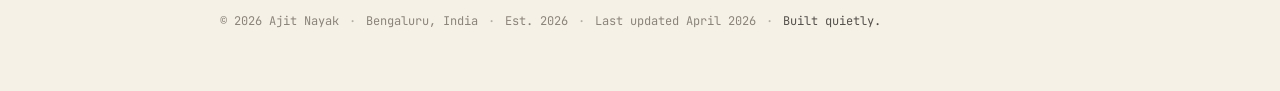
==== commit 55be062f: "Tidy interests: drop French + singing, use 'and' connector" ====
--- a/index.html
+++ b/index.html
@@ -395,8 +395,8 @@
 
     <div class="interests">
       <div><span class="i-k">Practice</span><span class="i-v">Yoga</span></div>
-      <div><span class="i-k">Music</span><span class="i-v">Carnatic, piano, occasional singing</span></div>
-      <div><span class="i-k">Play</span><span class="i-v">Chess, photography, French (in progress)</span></div>
+      <div><span class="i-k">Music</span><span class="i-v">Carnatic and piano</span></div>
+      <div><span class="i-k">Play</span><span class="i-v">Chess and photography</span></div>
       <div><span class="i-k">Service</span><span class="i-v">Education access — rooted in time at Parikrma Humanity Foundation</span></div>
     </div>
   </section>
